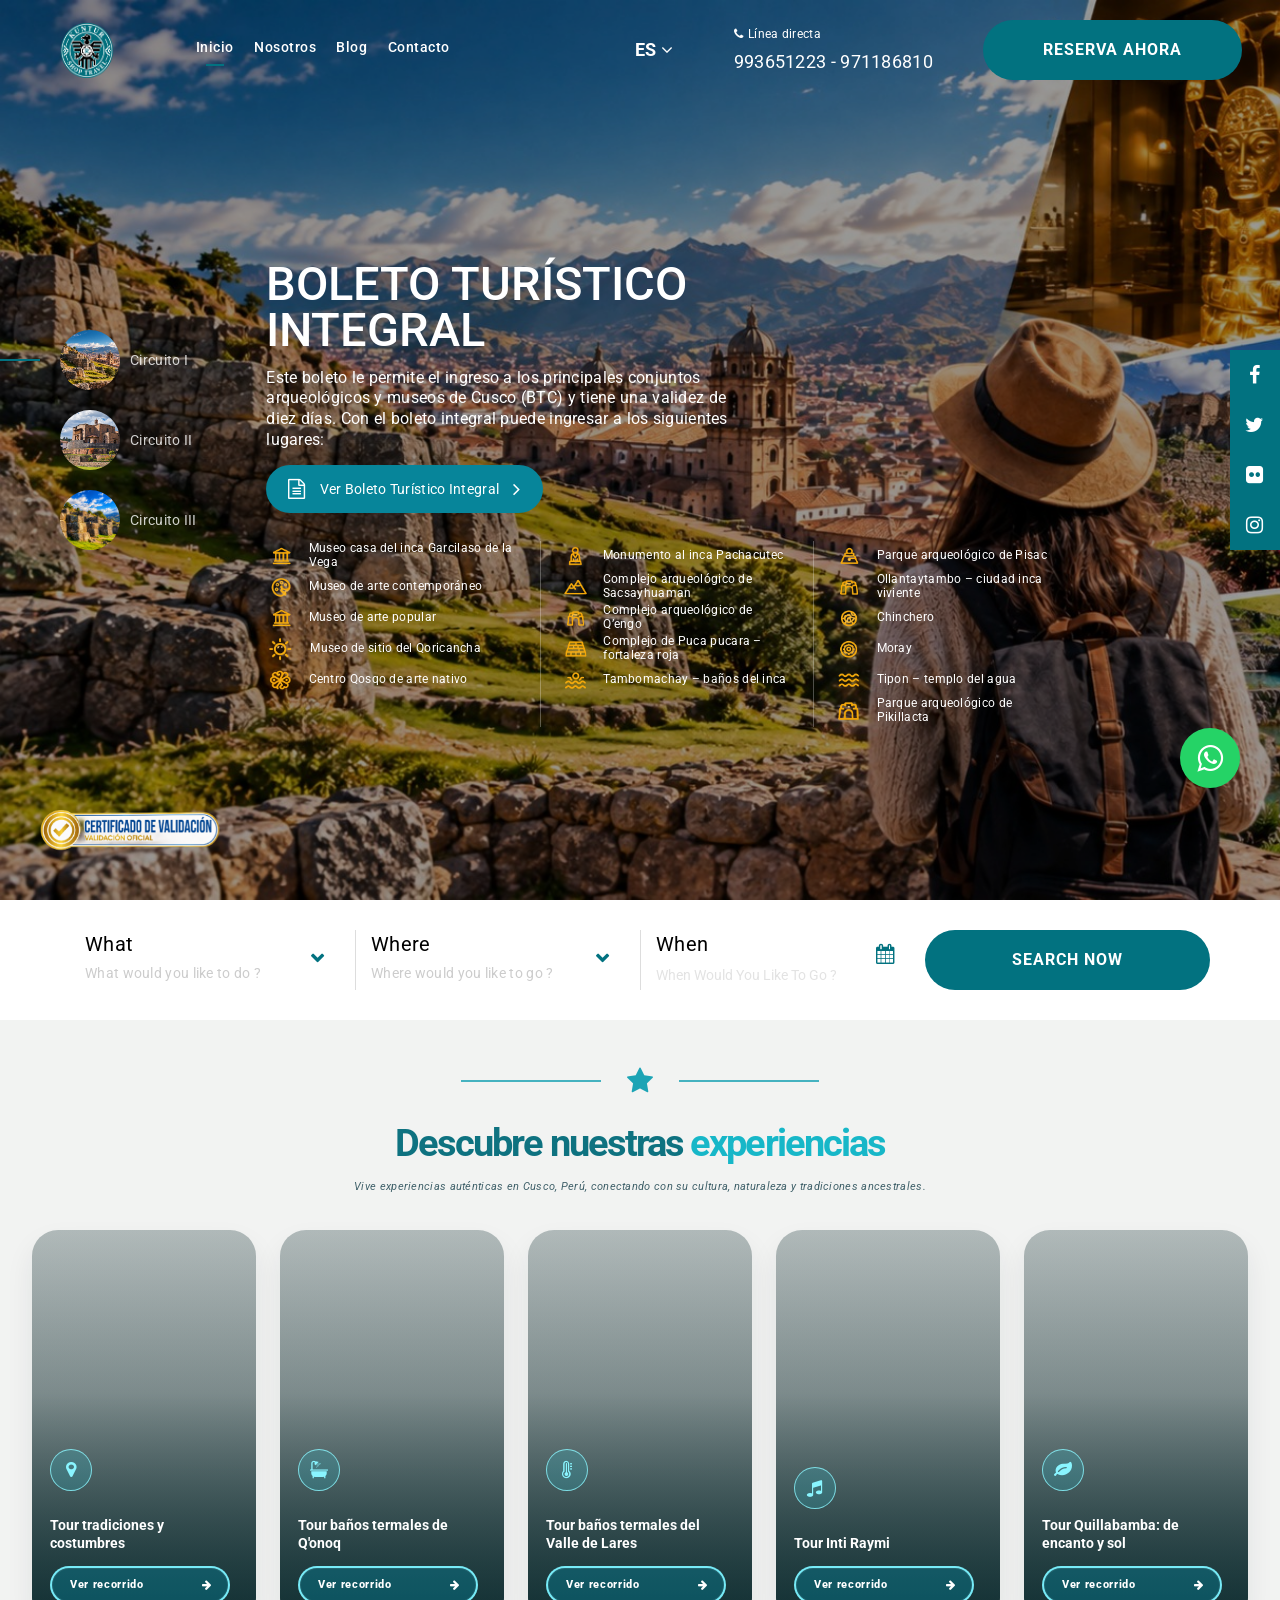
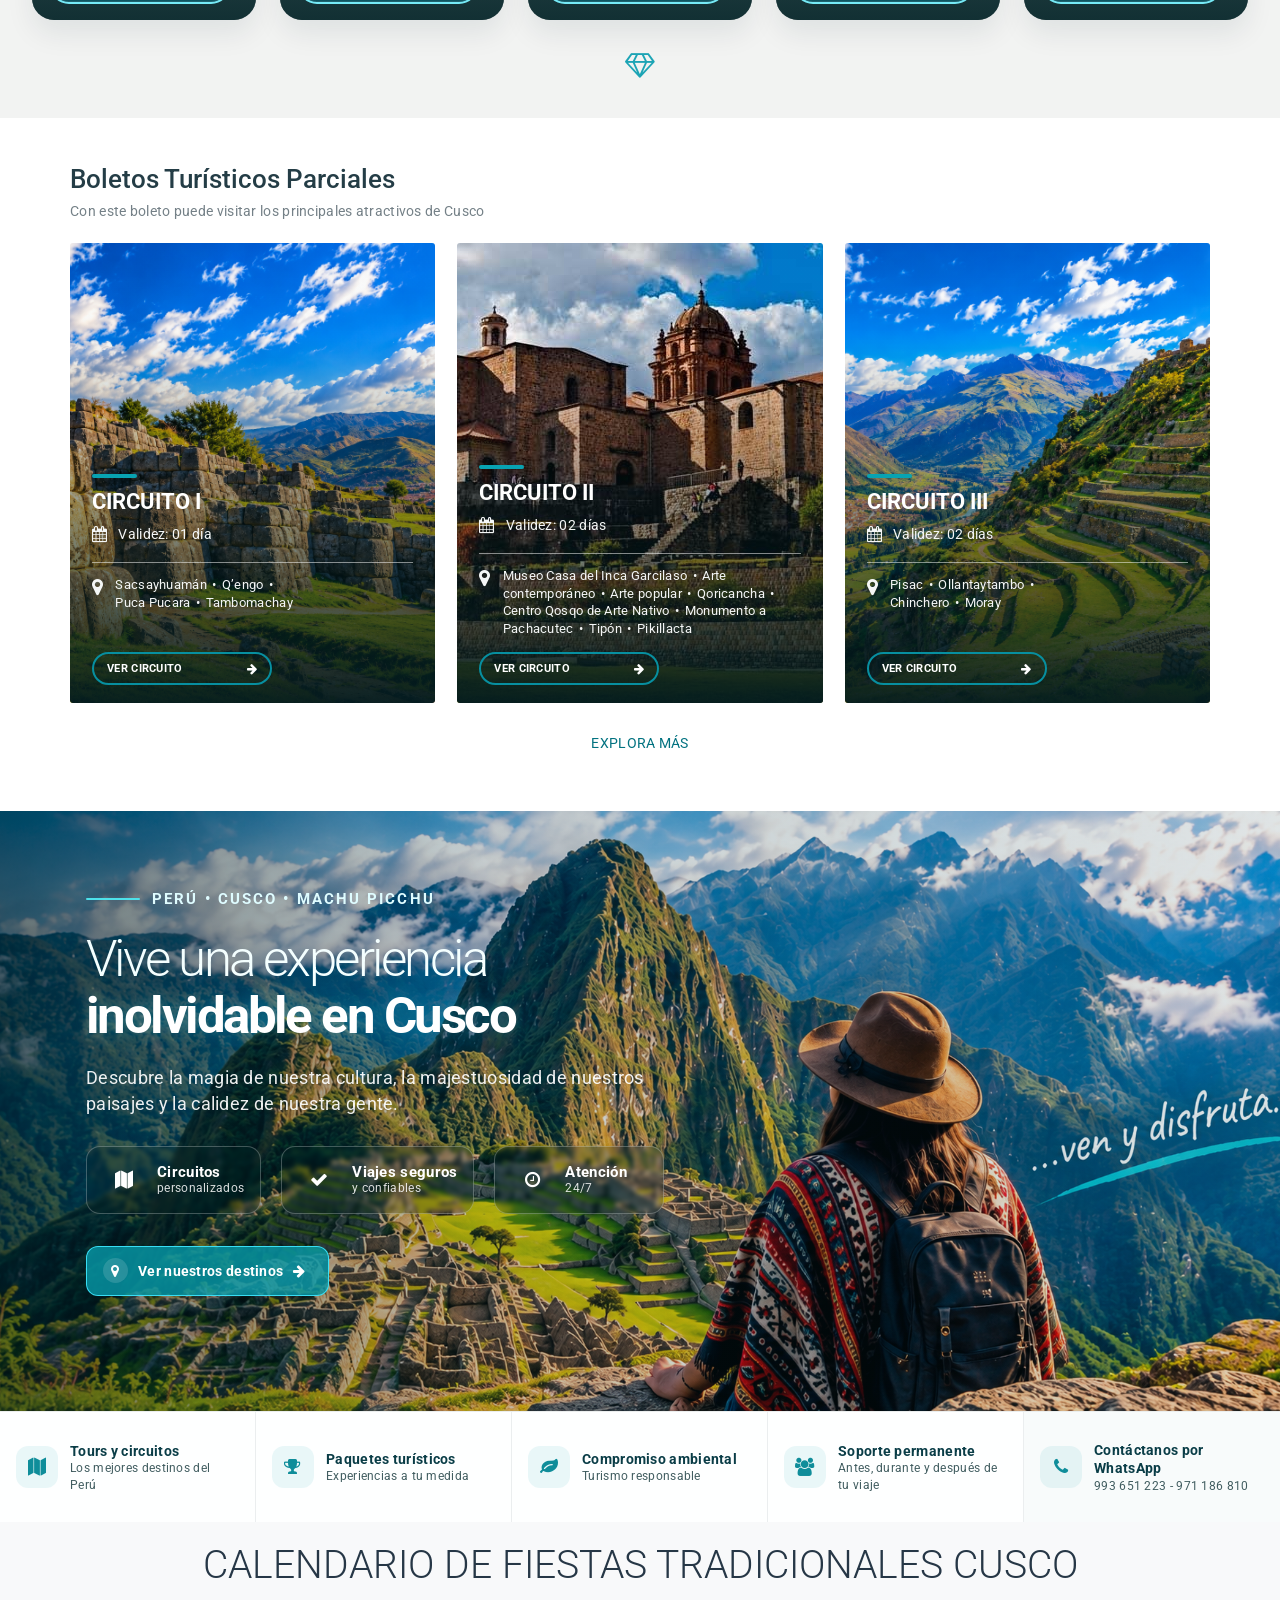
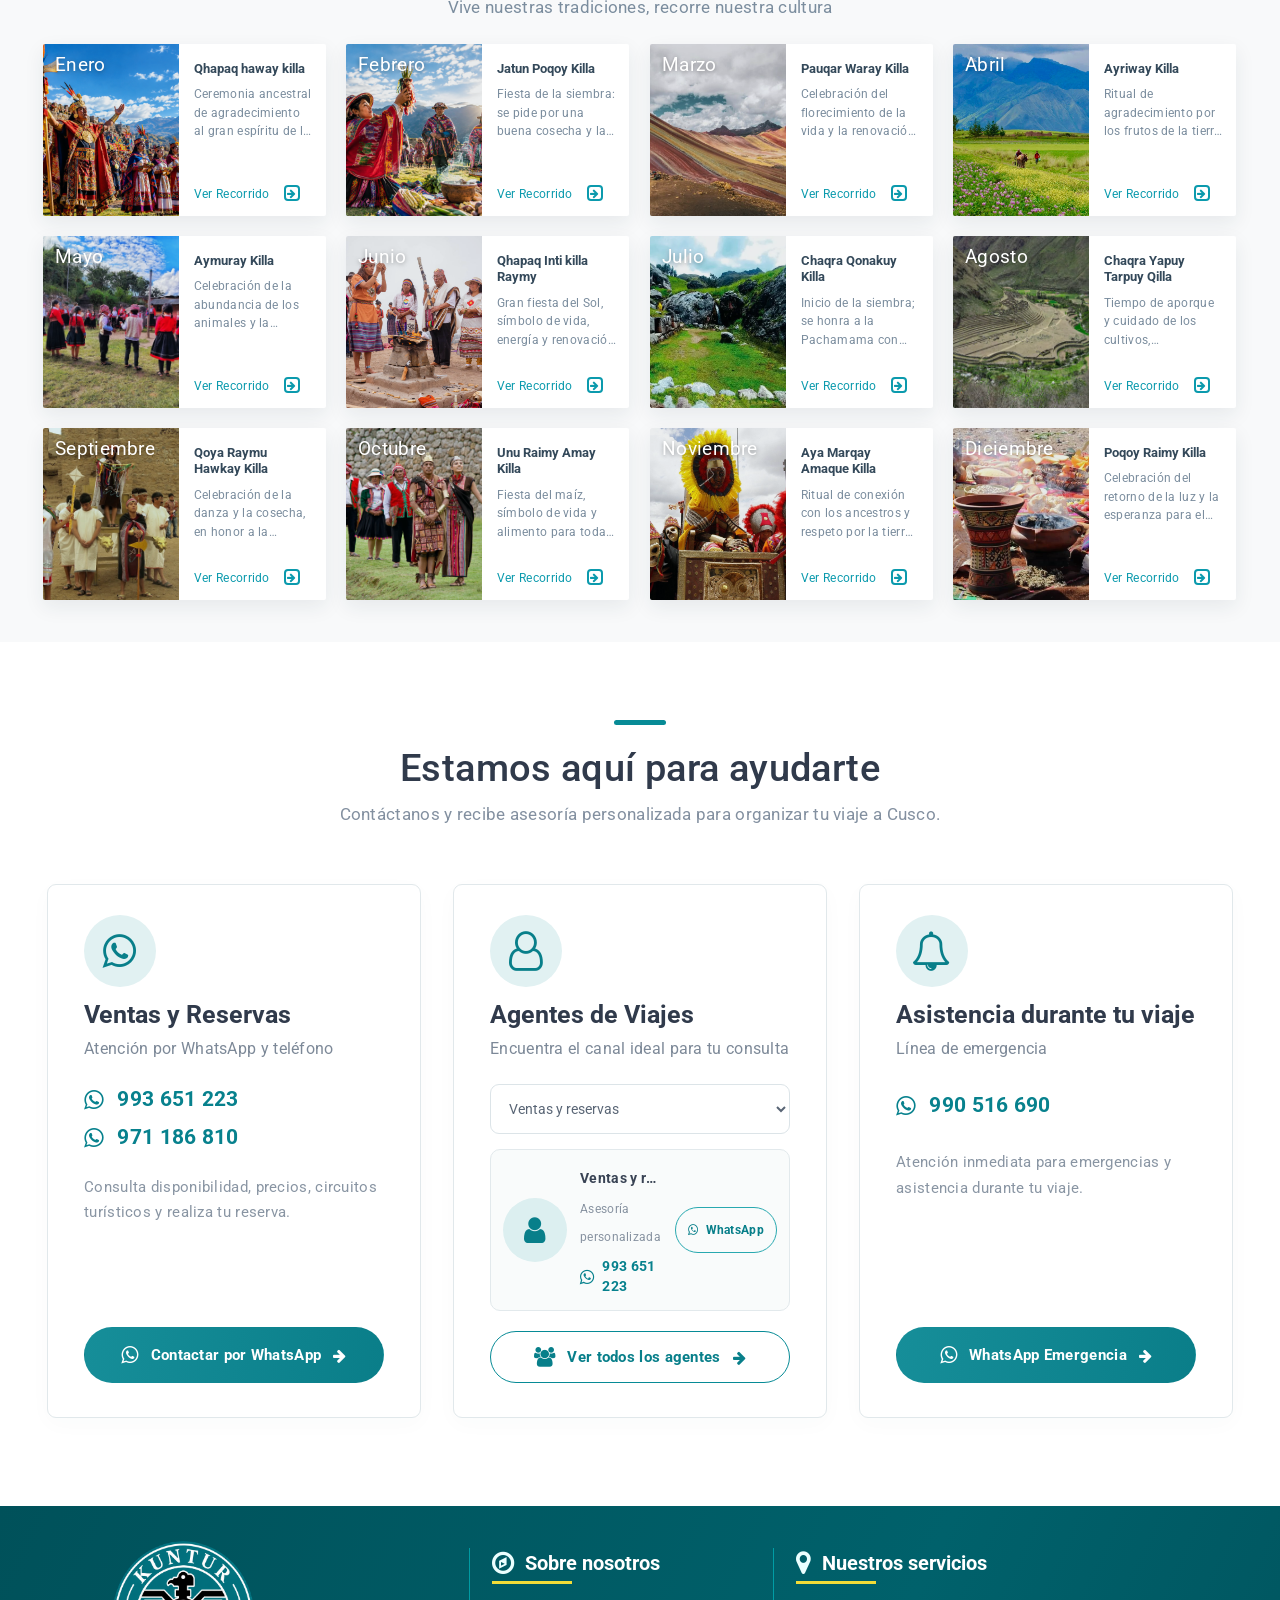
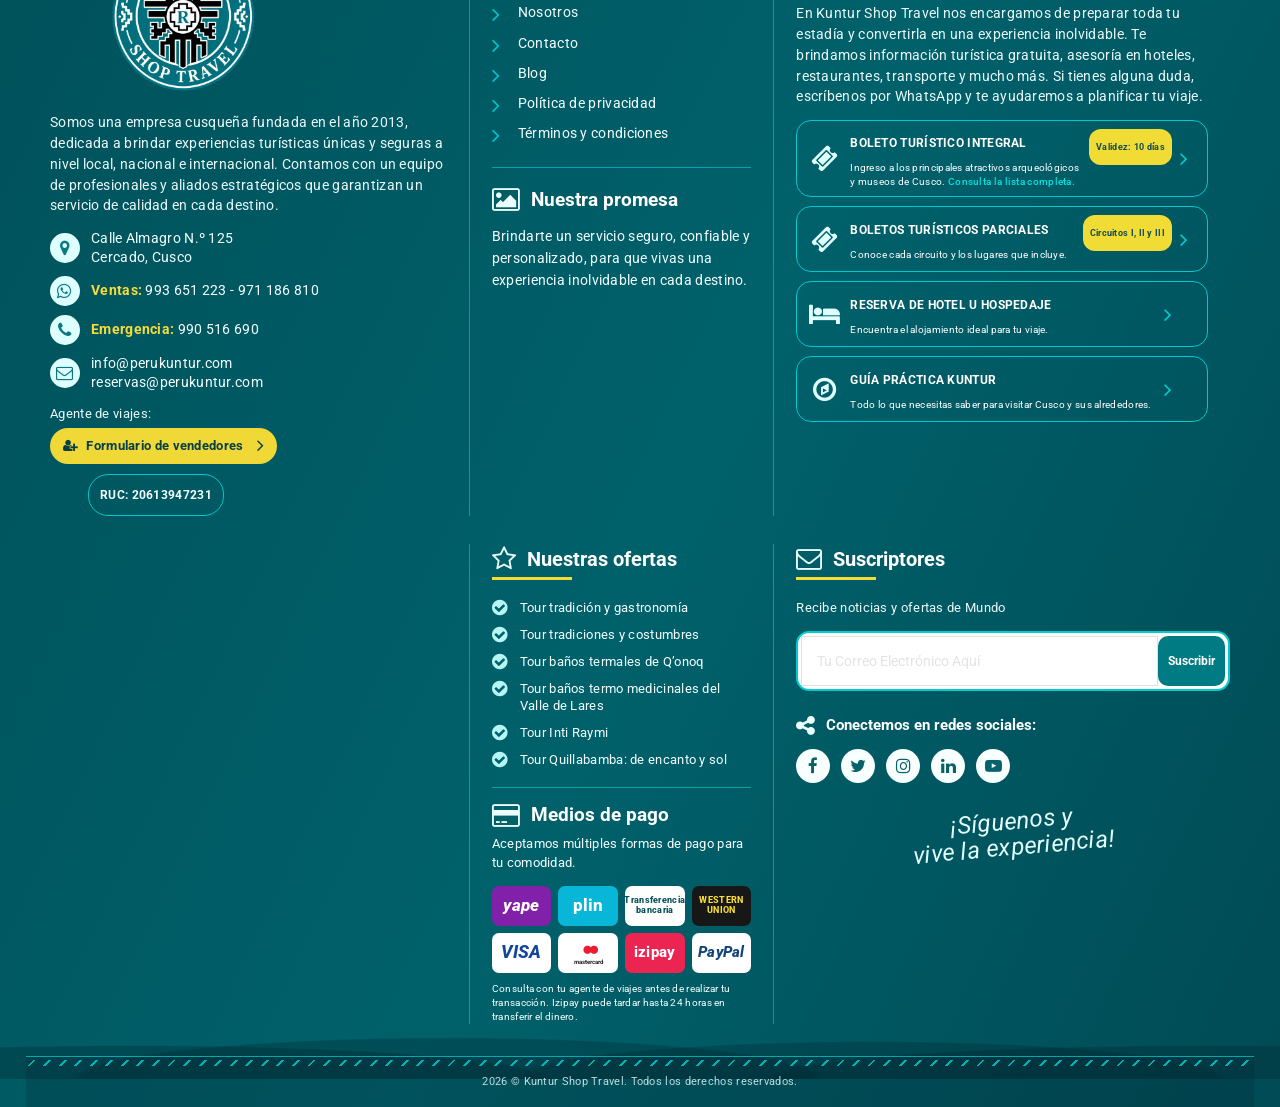
==== index.html @ 07c613a5 "feat: Implements circuit integral and circuits" ====
<!doctype html>
<html lang="en">
  <head>
    <title>Kuntur Travel | Agencia de viajes</title>
    <meta charset="utf-8" />
    <meta
      name="viewport"
      content="width=device-width, initial-scale=1.0, maximum-scale=1.0, user-scalable=no"
    />
    <meta
      name="description"
      content="Somos una empresa inscrita en MINCETUR (GERCETUR CUSCO), que trabaja con
		responsabilidad y proyección social y respeto del medio ambiente"
    />
    <meta
      name="keywords"
      content="Kuntur Travel, Agencia de viajes, Cusco, Tours, Paquetes Turísticos, Viajes, Turismo"
    />
    <meta name="author" content="Kuntur Travel" />
    <link rel="canonical" href="https://www.travelperukuntur.com" />
    <meta name="robots" content="index, follow" />
    <link rel="icon" href="/assets/img/favicon.ico" />
    <!-- Open Graph: Facebook, WhatsApp, LinkedIn -->

    <meta property="og:title" content="Kuntur Travel | Agencia de viajes" />
    <meta
      property="og:description"
      content="Somos una empresa inscrita en MINCETUR (GERCETUR CUSCO), que trabaja con
		responsabilidad y proyección social y respeto del medio ambiente"
    />
    <meta property="og:type" content="website" />
    <meta property="og:url" content="https://www.travelperukuntur.com" />
    <meta
      property="og:image"
      content="https://dev-kuntur.netlify.app/assets/img/hero/1.jpeg"
    />
    <!-- / Open Graph: Facebook, WhatsApp, LinkedIn -->

    <meta name="format-detection" content="telephone=no" />
    <meta name="apple-mobile-web-app-capable" content="yes" />
    <!-- Fonts-->
    <link
      rel="stylesheet"
      type="text/css"
      href="assets/fonts/fontawesome/font-awesome.min.css"
    />
    <!-- Vendors-->
    <link
      rel="stylesheet"
      type="text/css"
      href="assets/vendors/bootstrap/grid.css"
    />
    <link
      rel="stylesheet"
      type="text/css"
      href="assets/vendors/magnific-popup/magnific-popup.min.css"
    />
    <link
      rel="stylesheet"
      type="text/css"
      href="assets/vendors/swiper/swiper.css"
    />
    <link
      rel="stylesheet"
      type="text/css"
      href="assets/vendors/jquery.select2/select2.css"
    />
    <link
      rel="stylesheet"
      type="text/css"
      href="assets/vendors/jquery-ui/jquery-ui.min.css"
    />
    <!-- App & fonts-->
    <link
      rel="stylesheet"
      type="text/css"
      href="https://fonts.googleapis.com/css?family=Roboto:300,400,500,700"
    />
    <link
      rel="stylesheet"
      type="text/css"
      id="app-stylesheet"
      href="assets/css/main.css"
    />
    <link rel="stylesheet" type="text/css" href="assets/css/recourses.css" />
    <link
      rel="stylesheet"
      type="text/css"
      href="assets/css/festival-calendar.css"
    />
    <link
      rel="stylesheet"
      type="text/css"
      href="assets/css/contact-cards.css"
    />
    <link rel="stylesheet" type="text/css" href="assets/css/footer.css" />
  </head>

  <body>
    <div class="page-wrap" id="root">
      <!-- header -->
      <header class="header awe-skin-dark header--fixed">
        <div class="container-fluid pd-0">
          <div class="header__inner">
            <div class="header__logo_menu_wrap">
              <div class="header__logo">
                <a href="index.html"
                  ><img class="img__logo" src="assets/img/logo.png" alt=""
                /></a>
              </div>
              <div class="header__menu">
                <nav class="onepage-nav">
                  <ul class="onepage-menu">
                    <li class="current-menu-item">
                      <a href="home.html">Inicio</a>
                    </li>
                    <li><a href="info_our.html">Nosotros</a></li>
                    <li><a href="blog.html">Blog</a></li>
                    <li><a href="contact.html">Contacto</a></li>
                  </ul>

                  <button
                    class="navbar-toggle"
                    type="button"
                    aria-label="Abrir menú"
                    aria-expanded="false"
                  >
                    <span></span><span></span><span></span>
                  </button>
                </nav>
              </div>
            </div>
            <div class="header__hotline_book_wrap">
              <div class="header__lang">
                <a href="#"
                  ><span class="notranslate" translate="no">ES</span
                  ><i class="fa fa-angle-down"></i
                ></a>
                <ul class="header__lang_box">
                  <li>
                    <a href="#" data-google-lang="es"
                      ><img src="assets/img/flag/flag_pe.svg" alt="" /><span
                        class="notranslate"
                        translate="no"
                        >ES</span
                      ></a
                    >
                  </li>
                  <li>
                    <a href="#" data-google-lang="en"
                      ><img src="assets/img/flag/flag_en.jpg" alt="" /><span
                        >EN</span
                      ></a
                    >
                  </li>
                  <li>
                    <a href="#" data-google-lang="pt"
                      ><img src="assets/img/flag/flag_pt.svg" alt="" /><span
                        >PT</span
                      ></a
                    >
                  </li>
                  <li>
                    <a href="#" data-google-lang="fr"
                      ><img src="assets/img/flag/flag_fr.svg" alt="" /><span
                        >FR</span
                      ></a
                    >
                  </li>
                </ul>
              </div>
              <div class="header__hotline">
                <span class="txt_aling_start"
                  ><i class="fa fa-phone"></i>Línea directa</span
                ><a href="#">993651223 - 971186810 </a>
              </div>
              <div class="header__booking">
                <a class="md-btn md-btn--primary md-btn--pill" href="#"
                  >RESERVA AHORA
                </a>
              </div>
            </div>
          </div>
        </div>
      </header>
      <div class="md-content">
        <div class="hero" id="id-1">
          <div class="hero__wrapper">
            <div
              class="swiper__module swiper-container awe-skin-dark hero__main_slider"
              data-options='{"spaceBetween":0}'
            >
              <div class="swiper-wrapper">
                <div
                  class="hero__item"
                  style="
                    background-image: url(&quot;assets/img/hero/1.jpeg&quot;);
                  "
                >
                  <img src="assets/img/hero/1.jpeg" alt="" />
                  <div class="hero__box_info hero__box_info--btc">
                    <div class="hero__btc-content">
                      <div class="hero__btc-intro">
                        <h2 class="hero__title">
                          BOLETO TURÍSTICO<br />INTEGRAL
                        </h2>
                        <p class="hero__info">
                          Este boleto le permite el ingreso a los principales
                          conjuntos arqueológicos y museos de Cusco (BTC) y
                          tiene una validez de diez días. Con el boleto integral
                          puede ingresar a los siguientes lugares:
                        </p>
                        <a class="hero__btc-cta" href="boleto.html?circuito=integral">
                          <i class="fa fa-file-text-o" aria-hidden="true"></i>
                          <span>Ver Boleto Turístico Integral</span>
                          <i class="fa fa-angle-right" aria-hidden="true"></i>
                        </a>
                      </div>
                      <div
                        class="hero__btc-sites"
                        aria-label="Lugares incluidos"
                      >
                        <ul>
                          <li>
                            <img
                              src="assets/svg/1_icon.png"
                              alt="Museo casa del inca Garcilaso de la Vega"
                              style="
                                width: max-content;
                                height: 24px;
                                display: block;
                              "
                            /><span class="notranslate" translate="no"
                              >Museo casa del inca Garcilaso de la Vega</span
                            >
                          </li>
                          <li>
                            <img
                              src="assets/svg/2_icon.png"
                              alt="Museo de arte contemporáneo"
                              style="
                                width: max-content;
                                height: 24px;
                                display: block;
                              "
                            /><span class="notranslate" translate="no"
                              >Museo de arte contemporáneo</span
                            >
                          </li>
                          <li>
                            <img
                              src="assets/svg/1_icon.png"
                              alt="Museo de arte popular"
                              style="
                                width: max-content;
                                height: 24px;
                                display: block;
                              "
                            /><span class="notranslate" translate="no"
                              >Museo de arte popular</span
                            >
                          </li>
                          <li>
                            <img
                              src="assets/svg/3_icon.png"
                              alt="Museo de sitio del Qoricancha"
                              style="
                                width: max-content;
                                height: 24px;
                                display: block;
                              "
                            /><span class="notranslate" translate="no"
                              >Museo de sitio del Qoricancha</span
                            >
                          </li>
                          <li>
                            <img
                              src="assets/svg/4_icon.png"
                              alt="Centro Qosqo de arte nativo"
                              style="
                                width: max-content;
                                height: 24px;
                                display: block;
                              "
                            /><span class="notranslate" translate="no"
                              >Centro Qosqo de arte nativo</span
                            >
                          </li>
                        </ul>
                        <ul>
                          <li>
                            <img
                              src="assets/svg/5_icon.png"
                              alt="Monumento al inca Pachacutec"
                              style="
                                width: max-content;
                                height: 24px;
                                display: block;
                              "
                            /><span class="notranslate" translate="no"
                              >Monumento al inca Pachacutec</span
                            >
                          </li>
                          <li>
                            <img
                              src="assets/svg/6_icon.png"
                              alt="Complejo arqueológico de Sacsayhuaman"
                              style="
                                width: max-content;
                                height: 24px;
                                display: block;
                              "
                            /><span class="notranslate" translate="no"
                              >Complejo arqueológico de Sacsayhuaman</span
                            >
                          </li>
                          <li>
                            <img
                              src="assets/svg/11_icon.png"
                              alt="C"
                              style="
                                width: max-content;
                                height: 24px;
                                display: block;
                              "
                            /><span class="notranslate" translate="no"
                              >Complejo arqueológico de Q’engo</span
                            >
                          </li>
                          <li>
                            <img
                              src="assets/svg/7_icon.png"
                              alt=""
                              style="
                                width: max-content;
                                height: 24px;
                                display: block;
                              "
                            /><span class="notranslate" translate="no"
                              >Complejo de Puca pucara – fortaleza roja</span
                            >
                          </li>
                          <li>
                            <img
                              src="assets/svg/8_icon.png"
                              alt=""
                              style="
                                width: max-content;
                                height: 24px;
                                display: block;
                              "
                            /><span class="notranslate" translate="no"
                              >Tambomachay – baños del inca</span
                            >
                          </li>
                        </ul>
                        <ul>
                          <li>
                            <img
                              src="assets/svg/10_icon.png"
                              alt=""
                              style="
                                width: max-content;
                                height: 24px;
                                display: block;
                              "
                            /><span class="notranslate" translate="no"
                              >Parque arqueológico de Pisac</span
                            >
                          </li>
                          <li>
                            <img
                              src="assets/svg/11_icon.png"
                              alt=""
                              style="
                                width: max-content;
                                height: 24px;
                                display: block;
                              "
                            /><span class="notranslate" translate="no"
                              >Ollantaytambo – ciudad inca viviente</span
                            >
                          </li>
                          <li>
                            <img
                              src="assets/svg/12_icon.png"
                              alt=""
                              style="
                                width: max-content;
                                height: 24px;
                                display: block;
                              "
                            /><span class="notranslate" translate="no"
                              >Chinchero</span
                            >
                          </li>
                          <li>
                            <img
                              src="assets/svg/13_icon.png"
                              alt=""
                              style="
                                width: max-content;
                                height: 24px;
                                display: block;
                              "
                            /><span class="notranslate" translate="no"
                              >Moray</span
                            >
                          </li>
                          <li>
                            <img
                              src="assets/svg/14_icon.png"
                              alt=""
                              style="
                                width: max-content;
                                height: 24px;
                                display: block;
                              "
                            /><span class="notranslate" translate="no"
                              >Tipon – templo del agua</span
                            >
                          </li>
                          <li>
                            <img
                              src="assets/svg/15_icon.png"
                              alt=""
                              style="
                                width: max-content;
                                height: 24px;
                                display: block;
                              "
                            /><span class="notranslate" translate="no"
                              >Parque arqueológico de Pikillacta</span
                            >
                          </li>
                        </ul>
                      </div>
                    </div>
                  </div>
                </div>
                <div
                  class="hero__item"
                  style="
                    background-image: url(&quot;assets/img/hero/2.png&quot;);
                  "
                >
                  <img src="assets/img/hero/2.png" alt="" />
                  <div class="hero__box_info">
                    <div class="container">
                      <h2 class="hero__title">
                        Splendours of India: Holiday of a Lifetime
                      </h2>
                      <p class="hero__info">
                        <span>3 Day 2 Night</span><span>Beijing</span
                        ><span>780 Review</span>
                      </p>
                    </div>
                  </div>
                </div>
                <div
                  class="hero__item"
                  style="
                    background-image: url(&quot;assets/img/hero/3.jpeg&quot;);
                  "
                >
                  <img src="assets/img/hero/3.jpeg" alt="" />
                  <div class="hero__box_info">
                    <div class="container">
                      <h2 class="hero__title">
                        Discover Hong Kong and Bangkok incl. Airfare
                      </h2>
                      <p class="hero__info">
                        <span>3 Day 2 Night</span><span>Nara</span
                        ><span>746 Review</span>
                      </p>
                    </div>
                  </div>
                </div>
              </div>
              <div class="swiper-button-custom">
                <div class="swiper-button-prev-custom"></div>
                <div class="swiper-button-next-custom"></div>
              </div>
            </div>
            <!-- End / swiper__module swiper-container -->

            <!-- swiper-thumbnails__module swiper-container -->
            <div
              class="swiper-thumbnails__module swiper-container awe-skin-dark hero__thumbails"
              data-options='{"spaceBetween":0}'
            >
              <div class="swiper-wrapper">
                <div
                  class="hero__item"
                  style="
                    background-image: url(&quot;assets/img/hero/1.jpeg&quot;);
                  "
                >
                  <span style="white-space: nowrap">Circuito I</span>
                </div>
                <div
                  class="hero__item"
                  style="
                    background-image: url(&quot;assets/img/hero/2.png&quot;);
                  "
                >
                  <span style="white-space: nowrap">Circuito II</span>
                </div>
                <div
                  class="hero__item"
                  style="
                    background-image: url(&quot;assets/img/hero/3.jpeg&quot;);
                  "
                >
                  <span style="white-space: nowrap">Circuito III</span>
                </div>
              </div>
              <div class="swiper-button-custom">
                <div class="swiper-button-prev-custom"></div>
                <div class="swiper-button-next-custom"></div>
              </div>
            </div>
            <!-- End / swiper-thumbnails__module swiper-container -->

            <!-- box-share -->
            <div class="box-share awe-skin-dark">
              <div class="box-share__socialicon_wrap">
                <!-- social-icon -->
                <a class="social-icon" href="#"
                  ><i class="fa fa-facebook"></i> </a
                ><!-- End / social-icon -->

                <!-- social-icon -->
                <a class="social-icon" href="#"
                  ><i class="fa fa-twitter"></i> </a
                ><!-- End / social-icon -->

                <!-- social-icon -->
                <a class="social-icon" href="#"><i class="fa fa-flickr"></i> </a
                ><!-- End / social-icon -->

                <!-- social-icon -->
                <a class="social-icon" href="#"
                  ><i class="fa fa-instagram"></i> </a
                ><!-- End / social-icon -->
              </div>
            </div>
            <!-- End / box-share -->
          </div>
        </div>
        <!-- End / hero -->

        <!-- Section -->
        <section class="awe-section pd-0" id="box-search">
          <div class="box-search-wrapper">
            <div class="container">
              <!-- box-search -->
              <div class="box-search">
                <!-- form-item -->
                <div class="form-item">
                  <label class="form__label">What</label>
                  <select class="select__module" placeholder="select">
                    <option value="0">What would you like to do ?</option>
                    <option value="1">data #1</option>
                    <option value="2">data #2</option>
                    <option value="3">data #3</option>
                    <option value="4">data #4</option>
                    <option value="5">data #5</option>
                  </select>
                </div>
                <!-- End / form-item -->

                <!-- form-item -->
                <div class="form-item">
                  <label class="form__label">Where</label>
                  <select class="select__module" placeholder="select">
                    <option value="0">Where would you like to go ?</option>
                    <option value="1">data #1</option>
                    <option value="2">data #2</option>
                    <option value="3">data #3</option>
                    <option value="4">data #4</option>
                    <option value="5">data #5</option>
                  </select>
                </div>
                <!-- End / form-item -->

                <!-- form-item -->
                <div class="form-item">
                  <p class="box-search__datepicker">
                    <span>When</span>
                    <input
                      type="text"
                      id="datepicker"
                      placeholder="When would you like to go ?"
                    />
                    <input type="hidden" id="test" />
                  </p>
                </div>
                <!-- End / form-item -->

                <a class="md-btn md-btn--primary md-btn--pill" href="#"
                  >Search now
                </a>
              </div>
              <!-- End / box-search -->
            </div>
          </div>
        </section>
        <!-- End / Section -->

        <section
          class="experience-showcase"
          id="experiencias"
          aria-labelledby="experience-showcase-title"
        >
          <div class="experience-showcase__topline" aria-hidden="true">
            <span class="experience-showcase__line"></span>
            <span class="experience-showcase__icon"
              ><i class="fa fa-star"></i
            ></span>
            <span class="experience-showcase__line"></span>
          </div>

          <div class="experience-showcase__header">
            <h2 id="experience-showcase-title">
              Descubre nuestras <span>experiencias</span>
            </h2>
            <p>
              Vive experiencias auténticas en Cusco, Perú, conectando con su
              cultura, naturaleza y tradiciones ancestrales.
            </p>
          </div>

          <div class="experience-showcase__grid">
            <article class="experience-card">
              <div
                class="experience-card__image"
                style="
                  background-image: url(&quot;https://images.unsplash.com/photo-1521292270410-a8c4d716d518?auto=format&fit=crop&w=900&q=80&quot;);
                "
              ></div>
              <div class="experience-card__overlay"></div>
              <div class="experience-card__content">
                <span class="experience-card__badge"
                  ><i class="fa fa-map-marker"></i
                ></span>
                <h3>Tour tradiciones y costumbres</h3>
                <a class="experience-card__button" href="tour.html?id=tradiciones-gastronomia"
                  >Ver recorrido <i class="fa fa-arrow-right"></i
                ></a>
              </div>
            </article>

            <article class="experience-card">
              <div
                class="experience-card__image"
                style="
                  background-image: url(&quot;https://images.unsplash.com/photo-1501785888041-af3ef285b470?auto=format&fit=crop&w=900&q=80&quot;);
                "
              ></div>
              <div class="experience-card__overlay"></div>
              <div class="experience-card__content">
                <span class="experience-card__badge"
                  ><i class="fa fa-bath"></i
                ></span>
                <h3>Tour baños termales de Q'onoq</h3>
                <a class="experience-card__button" href="tour.html?id=banos-termales-qonoc"
                  >Ver recorrido <i class="fa fa-arrow-right"></i
                ></a>
              </div>
            </article>

            <article class="experience-card">
              <div
                class="experience-card__image"
                style="
                  background-image: url(&quot;https://images.unsplash.com/photo-1501785888041-af3ef285b470?auto=format&fit=crop&w=900&q=80&quot;);
                "
              ></div>
              <div class="experience-card__overlay"></div>
              <div class="experience-card__content">
                <span class="experience-card__badge"
                  ><i class="fa fa-thermometer-full"></i
                ></span>
                <h3>Tour baños termales del Valle de Lares</h3>
                <a href="tour.html?id=banos-termales-lares" class="experience-card__button"
                >Ver recorrido <i class="fa fa-arrow-right"></i
              ></a>
              </div>
              
            </article>

            <article class="experience-card">
              <div
                class="experience-card__image"
                style="
                  background-image: url(&quot;https://images.unsplash.com/photo-1516483638261-f4dbaf036963?auto=format&fit=crop&w=900&q=80&quot;);
                "
              ></div>
              <div class="experience-card__overlay"></div>
              <div class="experience-card__content">
                <span class="experience-card__badge"
                  ><i class="fa fa-music"></i
                ></span>
                <h3>Tour Inti Raymi</h3>
                 <a href="tour.html?id=inti-raymi" class="experience-card__button"
                >Ver recorrido <i class="fa fa-arrow-right"></i
              ></a>
              </div>
             
            </article>

            <article class="experience-card">
              <div
                class="experience-card__image"
                style="
                  background-image: url(&quot;https://images.unsplash.com/photo-1500530855697-b586d89ba3ee?auto=format&fit=crop&w=900&q=80&quot;);
                "
              ></div>
              <div class="experience-card__overlay"></div>
              <div class="experience-card__content">
                <span class="experience-card__badge"
                  ><i class="fa fa-leaf"></i
                ></span>
                <h3>Tour Quillabamba: de encanto y sol</h3>
                 <a href="tour.html?id=quillabamba" class="experience-card__button"
                >Ver recorrido <i class="fa fa-arrow-right"></i
              ></a>
              </div>
             
            </article>
          </div>

          <div class="experience-showcase__bottomline" aria-hidden="true">
            <span class="experience-showcase__diamond"
              ><i class="fa fa-diamond"></i
            ></span>
          </div>
        </section>

        <!-- Section -->
        <section class="awe-section partial-circuits">
          <div class="container">
            <header class="partial-circuits__heading">
              <h2>Boletos Turísticos Parciales</h2>
              <p>
                Con este boleto puede visitar los principales atractivos de
                Cusco
              </p>
            </header>

            <div class="partial-circuits__grid">
              <article class="partial-circuit-card">
                <img
                  src="assets/img/image_box_2/box_1.png"
                  alt="Paisaje del circuito turístico I"
                />
                <div class="partial-circuit-card__content">
                  <span class="partial-circuit-card__accent"></span>
                  <h3>CIRCUITO I</h3>
                  <p class="partial-circuit-card__validity">
                    <i class="fa fa-calendar"></i>Validez: 01 día
                  </p>
                  <div class="partial-circuit-card__places">
                    <i class="fa fa-map-marker"></i>
                    <p>
                      Sacsayhuamán <span>•</span> Q’engo <span>•</span
                      ><br />Puca Pucara <span>•</span> Tambomachay
                    </p>
                  </div>
                  <a class="partial-circuit-card__link" href="boleto.html?circuito=circuito-i"
                    >VER CIRCUITO <i class="fa fa-arrow-right"></i
                  ></a>
                </div>
              </article>

              <article class="partial-circuit-card">
                <img
                  src="assets/img/image_box_2/box_2.jpeg"
                  alt="Paisaje del circuito turístico II"
                />
                <div class="partial-circuit-card__content">
                  <span class="partial-circuit-card__accent"></span>
                  <h3>CIRCUITO II</h3>
                  <p class="partial-circuit-card__validity">
                    <i class="fa fa-calendar"></i>Validez: 02 días
                  </p>
                  <div class="partial-circuit-card__places">
                    <i class="fa fa-map-marker"></i>
                    <p>
                      Museo Casa del Inca Garcilaso <span>•</span> Arte
                      contemporáneo <span>•</span> Arte popular
                      <span>•</span> Qoricancha <span>•</span> Centro Qosqo de
                      Arte Nativo <span>•</span> Monumento a Pachacutec
                      <span>•</span> Tipón <span>•</span> Pikillacta
                    </p>
                  </div>
                  <a class="partial-circuit-card__link" href="boleto.html?circuito=circuito-ii"
                    >VER CIRCUITO <i class="fa fa-arrow-right"></i
                  ></a>
                </div>
              </article>

              <article class="partial-circuit-card">
                <img
                  src="assets/img/image_box_2/box_3.png"
                  alt="Paisaje del circuito turístico III"
                />
                <div class="partial-circuit-card__content">
                  <span class="partial-circuit-card__accent"></span>
                  <h3>CIRCUITO III</h3>
                  <p class="partial-circuit-card__validity">
                    <i class="fa fa-calendar"></i>Validez: 02 días
                  </p>
                  <div class="partial-circuit-card__places">
                    <i class="fa fa-map-marker"></i>
                    <p>
                      Pisac <span>•</span> Ollantaytambo <span>•</span
                      ><br />Chinchero <span>•</span> Moray
                    </p>
                  </div>
                  <a class="partial-circuit-card__link" href="boleto.html?circuito=circuito-iii"
                    >VER CIRCUITO <i class="fa fa-arrow-right"></i
                  ></a>
                </div>
              </article>
            </div>

            <div class="partial-circuits__footer">
              <a href="boleto.html?circuito=integral">EXPLORA MÁS</a>
            </div>
          </div>
        </section>
        <!-- End / Section -->

        <section
          class="reference-banner"
          aria-label="Banner principal de Cusco"
        >
          <div
            class="reference-banner__panel"
            style="background-image: url(&quot;assets/img/bg/1.png&quot;)"
          >
            <div class="reference-banner__overlay"></div>

            <div class="reference-banner__content">
              <div class="reference-banner__eyebrow">
                PERÚ • CUSCO • MACHU PICCHU
              </div>
              <h2 class="reference-banner__title">
                Vive una experiencia
                <span>inolvidable en Cusco</span>
              </h2>
              <p class="reference-banner__text">
                Descubre la magia de nuestra cultura, la majestuosidad de
                nuestros paisajes y la calidez de nuestra gente.
              </p>

              <div class="reference-banner__features">
                <div class="reference-banner__feature">
                  <span class="reference-banner__icon"
                    ><i class="fa fa-map"></i
                  ></span>
                  <div>
                    <strong>Circuitos</strong>
                    <small>personalizados</small>
                  </div>
                </div>
                <div class="reference-banner__feature">
                  <span class="reference-banner__icon"
                    ><i class="fa fa-check"></i
                  ></span>
                  <div>
                    <strong>Viajes seguros</strong>
                    <small>y confiables</small>
                  </div>
                </div>
                <div class="reference-banner__feature">
                  <span class="reference-banner__icon"
                    ><i class="fa fa-clock-o"></i
                  ></span>
                  <div>
                    <strong>Atención</strong>
                    <small>24/7</small>
                  </div>
                </div>
              </div>

              <a href="destination.html" class="reference-banner__cta">
                <span class="reference-banner__cta-icon"
                  ><i class="fa fa-map-marker"></i
                ></span>
                Ver nuestros destinos
                <i class="fa fa-arrow-right"></i>
              </a>
            </div>
          </div>

          <div
            class="reference-banner__meta-bar"
            aria-label="Servicios principales"
          >
            <div class="reference-banner__meta-item">
              <span class="reference-banner__meta-icon"
                ><i class="fa fa-map"></i
              ></span>
              <div>
                <strong>Tours y circuitos</strong>
                <small>Los mejores destinos del Perú</small>
              </div>
            </div>
            <div class="reference-banner__meta-item">
              <span class="reference-banner__meta-icon"
                ><i class="fa fa-trophy"></i
              ></span>
              <div>
                <strong>Paquetes turísticos</strong>
                <small>Experiencias a tu medida</small>
              </div>
            </div>
            <div class="reference-banner__meta-item">
              <span class="reference-banner__meta-icon"
                ><i class="fa fa-leaf"></i
              ></span>
              <div>
                <strong>Compromiso ambiental</strong>
                <small>Turismo responsable</small>
              </div>
            </div>
            <div class="reference-banner__meta-item">
              <span class="reference-banner__meta-icon"
                ><i class="fa fa-users"></i
              ></span>
              <div>
                <strong>Soporte permanente</strong>
                <small>Antes, durante y después de tu viaje</small>
              </div>
            </div>
            <div
              class="reference-banner__meta-item reference-banner__meta-item--contact"
            >
              <span class="reference-banner__meta-icon"
                ><i class="fa fa-phone"></i
              ></span>
              <div>
                <strong>Contáctanos por WhatsApp</strong>
                <small>993 651 223 - 971 186 810</small>
              </div>
            </div>
          </div>
        </section>
        <!-- Section -->
        <section class="awe-section festival-calendar">
          <div class="container">
            <!-- title -->
            <div class="title title__style-02">
              <h2 class="title__title">
                CALENDARIO DE FIESTAS TRADICIONALES CUSCO
              </h2>
              <p class="festival-calendar__subtitle">
                Vive nuestras tradiciones, recorre nuestra cultura
              </p>
            </div>
            <!-- End / title -->

            <div
              class="grid-css grid_css_style_02 grid-css--masonry festival-calendar__grid"
              data-col-lg="4"
              data-col-md="2"
              data-col-sm="2"
              data-col-xs="1"
              data-gap="20"
            >
              <div class="grid__inner">
                <div class="grid-sizer"></div>
                <div class="grid-item cat1 cat4">
                  <div class="grid-item__inner">
                    <div class="grid-item__content-wrapper">
                      <div class="box-image3">
                        <div class="box-image3__box">
                          <a
                            class="box-image3__bg"
                            href="blog.html?mes=enero"
                            style="
                              background-image: url(&quot;assets/img/image_box_3/enero_01.png&quot;);
                            "
                            ><img
                              src="assets/img/image_box_3/enero_01.png"
                              alt=""
                          /></a>
                          <div class="box-image3__info">
                            <p
                              class="box-image3__country notranslate"
                              translate="no"
                            >
                              Enero
                            </p>
                            <span
                              class="box-image3__date notranslate"
                              translate="no"
                              >Tradición andina</span
                            >
                          </div>
                        </div>
                        <div class="box-image3__info_right">
                          <h6 class="box-image3__tour">
                            <a
                              href="blog.html?mes=enero"
                              class="notranslate"
                              translate="no"
                              >Qhapaq haway killa</a
                            >
                          </h6>
                          <p class="box-image3__text">
                            Ceremonia ancestral de agradecimiento al gran
                            espíritu de la naturaleza y a los apus.
                          </p>
                          <a class="box-image3__view" href="blog.html?mes=enero"
                            >Ver Recorrido</a
                          >
                        </div>
                      </div>
                    </div>
                  </div>
                </div>
                <div class="grid-item cat2 cat3">
                  <div class="grid-item__inner">
                    <div class="grid-item__content-wrapper">
                      <!-- box-image3 -->
                      <div class="box-image3">
                        <div class="box-image3__box">
                          <a
                            class="box-image3__bg"
                            href="blog.html?mes=febrero"
                            style="
                              background-image: url(&quot;assets/img/image_box_3/febrero_02.png&quot;);
                            "
                            ><img
                              src="assets/img/image_box_3/febrero_02.png"
                              alt=""
                          /></a>
                          <div class="box-image3__info">
                            <p
                              class="box-image3__country notranslate"
                              translate="no"
                            >
                              Febrero
                            </p>
                          </div>
                        </div>
                        <div class="box-image3__info_right">
                          <h6 class="box-image3__tour">
                            <a
                              href="blog.html?mes=febrero"
                              class="notranslate"
                              translate="no"
                              >Jatun Poqoy Killa</a
                            >
                          </h6>
                          <p class="box-image3__text">
                            Fiesta de la siembra: se pide por una buena cosecha
                            y la prosperidad de las familias.
                          </p>
                          <a
                            class="box-image3__view"
                            href="blog.html?mes=febrero"
                            >Ver Recorrido</a
                          >
                        </div>
                      </div>
                    </div>
                  </div>
                </div>
                <div class="grid-item cat4 cat3">
                  <div class="grid-item__inner">
                    <div class="grid-item__content-wrapper">
                      <!-- box-image3 -->
                      <div class="box-image3">
                        <div class="box-image3__box">
                          <a
                            class="box-image3__bg"
                            href="blog.html?mes=marzo"
                            style="
                              background-image: url(&quot;assets/img/image_box_3/marzo_03.png&quot;);
                            "
                            ><img
                              src="assets/img/image_box_3/marzo_03.png"
                              alt=""
                          /></a>
                          <div class="box-image3__info">
                            <p
                              class="box-image3__country notranslate"
                              translate="no"
                            >
                              Marzo
                            </p>
                          </div>
                        </div>
                        <div class="box-image3__info_right">
                          <h6 class="box-image3__tour">
                            <a
                              href="blog.html?mes=marzo"
                              class="notranslate"
                              translate="no"
                              >Pauqar Waray Killa</a
                            >
                          </h6>
                          <p class="box-image3__text">
                            Celebración del florecimiento de la vida y la
                            renovación de la tierra.
                          </p>
                          <a class="box-image3__view" href="blog.html?mes=marzo"
                            >Ver Recorrido</a
                          >
                        </div>
                      </div>
                    </div>
                  </div>
                </div>
                <div class="grid-item cat3 cat1">
                  <div class="grid-item__inner">
                    <div class="grid-item__content-wrapper">
                      <div class="box-image3">
                        <div class="box-image3__box">
                          <a
                            class="box-image3__bg"
                            href="blog.html?mes=abril"
                            style="
                              background-image: url(&quot;assets/img/image_box_3/abril_04.png&quot;);
                            "
                            ><img
                              src="assets/img/image_box_3/abril_04.png"
                              alt=""
                          /></a>
                          <div class="box-image3__info">
                            <p
                              class="box-image3__country notranslate"
                              translate="no"
                            >
                              Abril
                            </p>
                          </div>
                        </div>
                        <div class="box-image3__info_right">
                          <h6 class="box-image3__tour">
                            <a
                              href="blog.html?mes=abril"
                              class="notranslate"
                              translate="no"
                              >Ayriway Killa</a
                            >
                          </h6>
                          <p class="box-image3__text">
                            Ritual de agradecimiento por los frutos de la tierra
                            y el inicio de nuevas cosechas.
                          </p>
                          <a class="box-image3__view" href="blog.html?mes=abril"
                            >Ver Recorrido</a
                          >
                        </div>
                      </div>
                    </div>
                  </div>
                </div>
                <div class="grid-item cat1 cat2 cat3">
                  <div class="grid-item__inner">
                    <div class="grid-item__content-wrapper">
                      <div class="box-image3">
                        <div class="box-image3__box">
                          <a
                            class="box-image3__bg"
                            href="blog.html?mes=mayo"
                            style="
                              background-image: url(&quot;assets/img/image_box_3/mayo_05.jpg&quot;);
                            "
                            ><img
                              src="assets/img/image_box_3/mayo_05.jpg"
                              alt=""
                          /></a>
                          <div class="box-image3__info">
                            <p
                              class="box-image3__country notranslate"
                              translate="no"
                            >
                              Mayo
                            </p>
                          </div>
                        </div>
                        <div class="box-image3__info_right">
                          <h6 class="box-image3__tour">
                            <a
                              href="blog.html?mes=mayo"
                              class="notranslate"
                              translate="no"
                              >Aymuray Killa</a
                            >
                          </h6>
                          <p class="box-image3__text">
                            Celebración de la abundancia de los animales y la
                            conexión con la naturaleza.
                          </p>
                          <a class="box-image3__view" href="blog.html?mes=mayo"
                            >Ver Recorrido</a
                          >
                        </div>
                      </div>
                    </div>
                  </div>
                </div>
                <div class="grid-item cat2 cat4">
                  <div class="grid-item__inner">
                    <div class="grid-item__content-wrapper">
                      <div class="box-image3">
                        <div class="box-image3__box">
                          <a
                            class="box-image3__bg"
                            href="blog.html?mes=junio"
                            style="
                              background-image: url(&quot;assets/img/image_box_3/junio_06.jpg&quot;);
                            "
                            ><img
                              src="assets/img/image_box_3/junio_06.jpg"
                              alt=""
                          /></a>
                          <div class="box-image3__info">
                            <p
                              class="box-image3__country notranslate"
                              translate="no"
                            >
                              Junio
                            </p>
                          </div>
                        </div>
                        <div class="box-image3__info_right">
                          <h6 class="box-image3__tour">
                            <a
                              href="blog.html?mes=junio"
                              class="notranslate"
                              translate="no"
                              >Qhapaq Inti killa Raymy</a
                            >
                          </h6>
                          <p class="box-image3__text">
                            Gran fiesta del Sol, símbolo de vida, energía y
                            renovación del pueblo andino.
                          </p>
                          <a class="box-image3__view" href="blog.html?mes=junio"
                            >Ver Recorrido</a
                          >
                        </div>
                      </div>
                    </div>
                  </div>
                </div>
                <div class="grid-item cat1 cat4">
                  <div class="grid-item__inner">
                    <div class="grid-item__content-wrapper">
                      <div class="box-image3">
                        <div class="box-image3__box">
                          <a
                            class="box-image3__bg"
                            href="blog.html?mes=julio"
                            style="
                              background-image: url(&quot;assets/img/image_box_3/julio_07.png&quot;);
                            "
                            ><img
                              src="assets/img/image_box_3/julio_07.png"
                              alt=""
                          /></a>
                          <div class="box-image3__info">
                            <p
                              class="box-image3__country notranslate"
                              translate="no"
                            >
                              Julio
                            </p>
                          </div>
                        </div>
                        <div class="box-image3__info_right">
                          <h6 class="box-image3__tour">
                            <a
                              href="blog.html?mes=julio"
                              class="notranslate"
                              translate="no"
                              >Chaqra Qonakuy Killa</a
                            >
                          </h6>
                          <p class="box-image3__text">
                            Inicio de la siembra; se honra a la Pachamama con
                            ofrendas y rituales.
                          </p>
                          <a class="box-image3__view" href="blog.html?mes=julio"
                            >Ver Recorrido</a
                          >
                        </div>
                      </div>
                    </div>
                  </div>
                </div>
                <div class="grid-item cat2 cat3">
                  <div class="grid-item__inner">
                    <div class="grid-item__content-wrapper">
                      <div class="box-image3">
                        <div class="box-image3__box">
                          <a
                            class="box-image3__bg"
                            href="blog.html?mes=agosto"
                            style="
                              background-image: url(&quot;assets/img/image_box_3/agosto_08.png&quot;);
                            "
                            ><img
                              src="assets/img/image_box_3/agosto_08.png"
                              alt=""
                          /></a>
                          <div class="box-image3__info">
                            <p
                              class="box-image3__country notranslate"
                              translate="no"
                            >
                              Agosto
                            </p>
                          </div>
                        </div>
                        <div class="box-image3__info_right">
                          <h6 class="box-image3__tour">
                            <a
                              href="blog.html?mes=agosto"
                              class="notranslate"
                              translate="no"
                              >Chaqra Yapuy Tarpuy Qilla</a
                            >
                          </h6>
                          <p class="box-image3__text">
                            Tiempo de aporque y cuidado de los cultivos,
                            fortaleciendo el vínculo con la tierra.
                          </p>
                          <a
                            class="box-image3__view"
                            href="blog.html?mes=agosto"
                            >Ver Recorrido</a
                          >
                        </div>
                      </div>
                    </div>
                  </div>
                </div>
                <div class="grid-item cat4 cat3">
                  <div class="grid-item__inner">
                    <div class="grid-item__content-wrapper">
                      <!-- box-image3 -->
                      <div class="box-image3">
                        <div class="box-image3__box">
                          <a
                            class="box-image3__bg"
                            href="blog.html?mes=septiembre"
                            style="
                              background-image: url(&quot;assets/img/image_box_3/septiembre_09.jpg&quot;);
                            "
                            ><img
                              src="assets/img/image_box_3/septiembre_09.jpg"
                              alt=""
                          /></a>
                          <div class="box-image3__info">
                            <p
                              class="box-image3__country notranslate"
                              translate="no"
                            >
                              Septiembre
                            </p>
                          </div>
                        </div>
                        <div class="box-image3__info_right">
                          <h6 class="box-image3__tour">
                            <a
                              href="blog.html?mes=septiembre"
                              class="notranslate"
                              translate="no"
                              >Qoya Raymu Hawkay Killa</a
                            >
                          </h6>
                          <p class="box-image3__text">
                            Celebración de la danza y la cosecha, en honor a la
                            fertilidad de la tierra.
                          </p>
                          <a
                            class="box-image3__view"
                            href="blog.html?mes=septiembre"
                            >Ver Recorrido</a
                          >
                        </div>
                      </div>
                    </div>
                  </div>
                </div>
                <div class="grid-item cat3 cat1">
                  <div class="grid-item__inner">
                    <div class="grid-item__content-wrapper">
                      <div class="box-image3">
                        <div class="box-image3__box">
                          <a
                            class="box-image3__bg"
                            href="blog.html?mes=octubre"
                            style="
                              background-image: url(&quot;assets/img/image_box_3/octubre_10.jpg&quot;);
                            "
                            ><img
                              src="assets/img/image_box_3/octubre_10.jpg"
                              alt=""
                          /></a>
                          <div class="box-image3__info">
                            <p
                              class="box-image3__country notranslate"
                              translate="no"
                            >
                              Octubre
                            </p>
                          </div>
                        </div>
                        <div class="box-image3__info_right">
                          <h6 class="box-image3__tour">
                            <a
                              href="blog.html?mes=octubre"
                              class="notranslate"
                              translate="no"
                              >Unu Raimy Amay Killa</a
                            >
                          </h6>
                          <p class="box-image3__text">
                            Fiesta del maíz, símbolo de vida y alimento para
                            toda la comunidad.
                          </p>
                          <a
                            class="box-image3__view"
                            href="blog.html?mes=octubre"
                            >Ver Recorrido</a
                          >
                        </div>
                      </div>
                    </div>
                  </div>
                </div>
                <div class="grid-item cat1 cat2 cat3">
                  <div class="grid-item__inner">
                    <div class="grid-item__content-wrapper">
                      <div class="box-image3">
                        <div class="box-image3__box">
                          <a
                            class="box-image3__bg"
                            href="blog.html?mes=noviembre"
                            style="
                              background-image: url(&quot;assets/img/image_box_3/noviembre_11.jpg&quot;);
                            "
                            ><img
                              src="assets/img/image_box_3/noviembre_11.jpg"
                              alt=""
                          /></a>
                          <div class="box-image3__info">
                            <p
                              class="box-image3__country notranslate"
                              translate="no"
                            >
                              Noviembre
                            </p>
                          </div>
                        </div>
                        <div class="box-image3__info_right">
                          <h6 class="box-image3__tour">
                            <a
                              href="blog.html?mes=noviembre"
                              class="notranslate"
                              translate="no"
                              >Aya Marqay Amaque Killa</a
                            >
                          </h6>
                          <p class="box-image3__text">
                            Ritual de conexión con los ancestros y respeto por
                            la tierra y sus espíritus.
                          </p>
                          <a
                            class="box-image3__view"
                            href="blog.html?mes=noviembre"
                            >Ver Recorrido</a
                          >
                        </div>
                      </div>
                    </div>
                  </div>
                </div>
                <div class="grid-item cat2 cat4">
                  <div class="grid-item__inner">
                    <div class="grid-item__content-wrapper">
                      <div class="box-image3">
                        <div class="box-image3__box">
                          <a
                            class="box-image3__bg"
                            href="blog.html?mes=diciembre"
                            style="
                              background-image: url(&quot;assets/img/image_box_3/diciembre_12.jpg&quot;);
                            "
                            ><img
                              src="assets/img/image_box_3/diciembre_12.jpg"
                              alt=""
                          /></a>
                          <div class="box-image3__info">
                            <p
                              class="box-image3__country notranslate"
                              translate="no"
                            >
                              Diciembre
                            </p>
                          </div>
                        </div>
                        <div class="box-image3__info_right">
                          <h6 class="box-image3__tour">
                            <a
                              href="blog.html?mes=diciembre"
                              class="notranslate"
                              translate="no"
                              >Poqoy Raimy Killa</a
                            >
                          </h6>
                          <p class="box-image3__text">
                            Celebración del retorno de la luz y la esperanza
                            para el nuevo ciclo.
                          </p>
                          <a
                            class="box-image3__view"
                            href="blog.html?mes=diciembre"
                            >Ver Recorrido</a
                          >
                        </div>
                      </div>
                    </div>
                  </div>
                </div>
              </div>
            </div>
          </div>
        </section>
        <!-- End / Section -->

        <section
          class="contact-cards-section"
          aria-labelledby="contact-cards-title"
        >
          <div class="container contact-cards-container">
            <header class="contact-cards-heading">
              <span
                class="contact-cards-heading__accent"
                aria-hidden="true"
              ></span>
              <h2 id="contact-cards-title">Estamos aquí para ayudarte</h2>
              <p>
                Contáctanos y recibe asesoría personalizada para organizar tu
                viaje a Cusco.
              </p>
            </header>

            <div class="contact-cards-grid">
              <article class="contact-card">
                <div class="contact-card__icon" aria-hidden="true">
                  <i class="fa fa-whatsapp"></i>
                </div>
                <h3>Ventas y Reservas</h3>
                <p class="contact-card__subtitle">
                  Atención por WhatsApp y teléfono
                </p>
                <div class="contact-card__numbers">
                  <a
                    href="https://wa.me/51993651223"
                    target="_blank"
                    rel="noopener noreferrer"
                  >
                    <i class="fa fa-whatsapp" aria-hidden="true"></i
                    ><span>993 651 223</span>
                  </a>
                  <a
                    href="https://wa.me/51971186810"
                    target="_blank"
                    rel="noopener noreferrer"
                  >
                    <i class="fa fa-whatsapp" aria-hidden="true"></i
                    ><span>971 186 810</span>
                  </a>
                </div>
                <p class="contact-card__description">
                  Consulta disponibilidad, precios, circuitos turísticos y
                  realiza tu reserva.
                </p>
                <a
                  class="contact-card__button contact-card__button--solid"
                  href="https://wa.me/51993651223"
                  target="_blank"
                  rel="noopener noreferrer"
                >
                  <i class="fa fa-whatsapp" aria-hidden="true"></i
                  ><span>Contactar por WhatsApp</span
                  ><i class="fa fa-arrow-right" aria-hidden="true"></i>
                </a>
              </article>

              <article class="contact-card contact-card--agents">
                <div class="contact-card__icon" aria-hidden="true">
                  <i class="fa fa-user-o"></i>
                </div>
                <h3>Agentes de Viajes</h3>
                <p class="contact-card__subtitle">
                  Encuentra el canal ideal para tu consulta
                </p>
                <label
                  class="contact-card__select-label"
                  for="contact-agent-select"
                  >Selecciona un canal</label
                >
                <select
                  class="contact-card__select"
                  id="contact-agent-select"
                  aria-label="Selecciona un canal de atención"
                >
                  <option value="51993651223" data-name="Ventas y reservas">
                    Ventas y reservas
                  </option>
                  <option value="51971186810" data-name="Reservas y consultas">
                    Reservas y consultas
                  </option>
                </select>
                <div class="contact-agent-preview" aria-live="polite">
                  <div class="contact-agent-preview__avatar" aria-hidden="true">
                    <i class="fa fa-user"></i>
                  </div>
                  <div class="contact-agent-preview__details">
                    <strong id="contact-agent-name">Equipo Kuntur</strong>
                    <span>Asesoría personalizada</span>
                    <a
                      id="contact-agent-phone"
                      href="https://wa.me/51993651223"
                      target="_blank"
                      rel="noopener noreferrer"
                    >
                      <i class="fa fa-whatsapp" aria-hidden="true"></i
                      ><span>993 651 223</span>
                    </a>
                  </div>
                  <a
                    class="contact-agent-preview__button"
                    id="contact-agent-button"
                    href="https://wa.me/51993651223"
                    target="_blank"
                    rel="noopener noreferrer"
                    aria-label="Contactar al equipo por WhatsApp"
                  >
                    <i class="fa fa-whatsapp" aria-hidden="true"></i
                    ><span>WhatsApp</span>
                  </a>
                </div>
                <a
                  class="contact-card__button contact-card__button--outline"
                  href="contact.html"
                >
                  <i class="fa fa-users" aria-hidden="true"></i
                  ><span>Ver todos los agentes</span
                  ><i class="fa fa-arrow-right" aria-hidden="true"></i>
                </a>
              </article>

              <article class="contact-card">
                <div class="contact-card__icon" aria-hidden="true">
                  <i class="fa fa-bell-o"></i>
                </div>
                <h3>Asistencia durante tu viaje</h3>
                <p class="contact-card__subtitle">Línea de emergencia</p>
                <div
                  class="contact-card__numbers contact-card__numbers--emergency"
                >
                  <a
                    href="https://wa.me/51990516690"
                    target="_blank"
                    rel="noopener noreferrer"
                  >
                    <i class="fa fa-whatsapp" aria-hidden="true"></i
                    ><span>990 516 690</span>
                  </a>
                </div>
                <p class="contact-card__description">
                  Atención inmediata para emergencias y asistencia durante tu
                  viaje.
                </p>
                <a
                  class="contact-card__button contact-card__button--solid"
                  href="https://wa.me/51990516690"
                  target="_blank"
                  rel="noopener noreferrer"
                >
                  <i class="fa fa-whatsapp" aria-hidden="true"></i
                  ><span>WhatsApp Emergencia</span
                  ><i class="fa fa-arrow-right" aria-hidden="true"></i>
                </a>
              </article>
            </div>
          </div>
        </section>
      </div>

      <!-- footer -->
      <footer class="kuntur-footer">
        <div class="kuntur-footer__inner">
          <div class="kuntur-footer__grid">
            <section class="kuntur-footer__column kuntur-footer__brand">
              <a
                class="kuntur-footer__logo"
                href="index.html"
                aria-label="Kuntur Shop Travel, inicio"
              >
                <img src="assets/img/logo.png" alt="Kuntur Shop Travel" />
              </a>
              <p class="kuntur-footer__intro">
                Somos una empresa cusqueña fundada en el año 2013, dedicada a
                brindar experiencias turísticas únicas y seguras a nivel local,
                nacional e internacional. Contamos con un equipo de
                profesionales y aliados estratégicos que garantizan un servicio
                de calidad en cada destino.
              </p>
              <ul class="kuntur-footer__contact-list">
                <li>
                  <i class="fa fa-map-marker" aria-hidden="true"></i
                  ><span>Calle Almagro N.º 125<br />Cercado, Cusco</span>
                </li>
                <li>
                  <i class="fa fa-whatsapp" aria-hidden="true"></i
                  ><span
                    ><strong>Ventas:</strong>
                    <a href="https://wa.me/51993651223">993 651 223</a> -
                    <a href="https://wa.me/51971186810">971 186 810</a></span
                  >
                </li>
                <li>
                  <i class="fa fa-phone" aria-hidden="true"></i
                  ><span
                    ><strong>Emergencia:</strong>
                    <a href="tel:+51990516690">990 516 690</a></span
                  >
                </li>
                <li>
                  <i class="fa fa-envelope-o" aria-hidden="true"></i
                  ><span
                    ><a href="mailto:info@perukuntur.com">info@perukuntur.com</a
                    ><br /><a href="mailto:reservas@perukuntur.com"
                      >reservas@perukuntur.com</a
                    ></span
                  >
                </li>
              </ul>
              <p class="kuntur-footer__agent">Agente de viajes:</p>
              <a class="kuntur-footer__seller" href="contact.html"
                ><i class="fa fa-user-plus" aria-hidden="true"></i> Formulario
                de vendedores
                <i class="fa fa-angle-right" aria-hidden="true"></i
              ></a>
              <span class="kuntur-footer__ruc">RUC: 20613947231</span>
            </section>

            <section class="kuntur-footer__column">
              <h2 class="kuntur-footer__heading">
                <i class="fa fa-compass" aria-hidden="true"></i> Sobre nosotros
              </h2>
              <ul class="kuntur-footer__links">
                <li><a href="info_our.html">Nosotros</a></li>
                <li><a href="contact.html">Contacto</a></li>
                <li><a href="blog.html">Blog</a></li>
                <li>
                  <a href="politics_privaty.html">Política de privacidad</a>
                </li>
                <li>
                  <a href="terms_conditions.html">Términos y condiciones</a>
                </li>
              </ul>
              <div class="kuntur-footer__promise">
                <h3>
                  <i class="fa fa-picture-o" aria-hidden="true"></i> Nuestra
                  promesa
                </h3>
                <p>
                  Brindarte un servicio seguro, confiable y personalizado, para
                  que vivas una experiencia inolvidable en cada destino.
                </p>
              </div>
            </section>

            <section class="kuntur-footer__column kuntur-footer__services">
              <h2 class="kuntur-footer__heading">
                <i class="fa fa-map-marker" aria-hidden="true"></i> Nuestros
                servicios
              </h2>
              <p>
                En Kuntur Shop Travel nos encargamos de preparar toda tu estadía
                y convertirla en una experiencia inolvidable. Te brindamos
                información turística gratuita, asesoría en hoteles,
                restaurantes, transporte y mucho más. Si tienes alguna duda,
                escríbenos por WhatsApp y te ayudaremos a planificar tu viaje.
              </p>
              <a class="kuntur-footer__service-card" href="boleto.html?circuito=integral"
                ><i class="fa fa-ticket" aria-hidden="true"></i
                ><span
                  ><strong>Boleto turístico integral</strong
                  ><small
                    >Ingreso a los principales atractivos arqueológicos y museos
                    de Cusco. <b>Consulta la lista completa.</b></small
                  ></span
                ><em>Validez: 10 días</em
                ><i class="fa fa-angle-right" aria-hidden="true"></i
              ></a>
              <a class="kuntur-footer__service-card" href="boleto.html?circuito=circuito-i"
                ><i class="fa fa-ticket" aria-hidden="true"></i
                ><span
                  ><strong>Boletos turísticos parciales</strong
                  ><small
                    >Conoce cada circuito y los lugares que incluye.</small
                  ></span
                ><em>Circuitos I, II y III</em
                ><i class="fa fa-angle-right" aria-hidden="true"></i
              ></a>
              <a class="kuntur-footer__service-card" href="contact.html"
                ><i class="fa fa-bed" aria-hidden="true"></i
                ><span
                  ><strong>Reserva de hotel u hospedaje</strong
                  ><small
                    >Encuentra el alojamiento ideal para tu viaje.</small
                  ></span
                ><i class="fa fa-angle-right" aria-hidden="true"></i
              ></a>
              <a class="kuntur-footer__service-card" href="blog.html"
                ><i class="fa fa-compass" aria-hidden="true"></i
                ><span
                  ><strong>Guía práctica Kuntur</strong
                  ><small
                    >Todo lo que necesitas saber para visitar Cusco y sus
                    alrededores.</small
                  ></span
                ><i class="fa fa-angle-right" aria-hidden="true"></i
              ></a>
            </section>

            <section class="kuntur-footer__column kuntur-footer__offers">
              <h2 class="kuntur-footer__heading">
                <i class="fa fa-star-o" aria-hidden="true"></i> Nuestras ofertas
              </h2>
              <ul class="kuntur-footer__offer-list">
                <li>
                  <i class="fa fa-check-circle" aria-hidden="true"></i> Tour
                  tradición y gastronomía
                </li>
                <li>
                  <i class="fa fa-check-circle" aria-hidden="true"></i> Tour
                  tradiciones y costumbres
                </li>
                <li>
                  <i class="fa fa-check-circle" aria-hidden="true"></i> Tour
                  baños termales de Q’onoq
                </li>
                <li>
                  <i class="fa fa-check-circle" aria-hidden="true"></i> Tour
                  baños termo medicinales del Valle de Lares
                </li>
                <li>
                  <i class="fa fa-check-circle" aria-hidden="true"></i> Tour
                  Inti Raymi
                </li>
                <li>
                  <i class="fa fa-check-circle" aria-hidden="true"></i> Tour
                  Quillabamba: de encanto y sol
                </li>
              </ul>
              <div class="kuntur-footer__payments">
                <h3>
                  <i class="fa fa-credit-card" aria-hidden="true"></i> Medios de
                  pago
                </h3>
                <p>Aceptamos múltiples formas de pago para tu comodidad.</p>
                <div
                  class="kuntur-footer__payment-badges"
                  aria-label="Medios de pago aceptados"
                >
                  <span class="kuntur-pay kuntur-pay--yape">yape</span
                  ><span class="kuntur-pay kuntur-pay--plin">plin</span
                  ><span class="kuntur-pay kuntur-pay--bank"
                    >Transferencia<br />bancaria</span
                  ><span class="kuntur-pay kuntur-pay--western"
                    >Western<br />Union</span
                  ><span class="kuntur-pay kuntur-pay--visa">VISA</span
                  ><span class="kuntur-pay kuntur-pay--mastercard"
                    >●●<small>mastercard</small></span
                  ><span class="kuntur-pay kuntur-pay--izipay">izipay</span
                  ><span class="kuntur-pay kuntur-pay--paypal">PayPal</span>
                </div>
                <small class="kuntur-footer__payment-note"
                  >Consulta con tu agente de viajes antes de realizar tu
                  transacción. Izipay puede tardar hasta 24 horas en transferir
                  el dinero.</small
                >
              </div>
            </section>

            <section class="kuntur-footer__column kuntur-footer__subscribe">
              <h2 class="kuntur-footer__heading">
                <i class="fa fa-envelope-o" aria-hidden="true"></i> Suscriptores
              </h2>
              <p>Recibe noticias y ofertas de Mundo</p>
              <form
                class="kuntur-footer__subscribe-form"
                action="#"
                method="get"
              >
                <label class="sr-only" for="footer-email"
                  >Tu correo electrónico</label
                >
                <input
                  id="footer-email"
                  type="email"
                  name="email"
                  placeholder="Tu correo electrónico aquí"
                />
                <button type="submit">Suscribir</button>
              </form>
              <div class="kuntur-footer__social">
                <h3>
                  <i class="fa fa-share-alt" aria-hidden="true"></i> Conectemos
                  en redes sociales:
                </h3>
                <div class="kuntur-footer__social-links">
                  <a href="#" aria-label="Facebook"
                    ><i class="fa fa-facebook"></i
                  ></a>
                  <a href="#" aria-label="Twitter"
                    ><i class="fa fa-twitter"></i
                  ></a>
                  <a href="#" aria-label="Instagram"
                    ><i class="fa fa-instagram"></i
                  ></a>
                  <a href="#" aria-label="LinkedIn"
                    ><i class="fa fa-linkedin"></i
                  ></a>
                  <a href="#" aria-label="YouTube"
                    ><i class="fa fa-youtube-play"></i
                  ></a>
                </div>
              </div>
              <p class="kuntur-footer__tagline">
                ¡Síguenos y<br />vive la experiencia!
              </p>
            </section>
          </div>
          <div class="kuntur-footer__copyright" notranslate translate="no">
            2026 &copy; Kuntur Shop Travel. Todos los derechos reservados.
          </div>
        </div>
      </footer>
      <!-- End / footer -->
    </div>
    <!-- Button WhatsApp -->
    <a
      href="https://wa.me/+51993651223?text=Consulte por la experiencia TOURS PRIVADOS Y/O PERSONALES"
      class="float-wa"
      target="_blank"
      rel="noopener noreferrer"
      aria-label="Contactar por WhatsApp"
    >
      <i class="fa fa-whatsapp" aria-hidden="true"></i>
    </a>
    <button
      type="button"
      class="float-back-to-top"
      id="float-back-to-top"
      aria-label="Volver al inicio"
      title="Volver al inicio"
    >
      <i class="fa fa-arrow-up" aria-hidden="true"></i>
    </button>
    <!-- Button Certificate -->

    <a class="float-certificate">
      <img
        src="assets/img/footer/footer.png"
        alt="Certificado de validación oficial"
      />
    </a>

    <!-- Vendors-->
    <script
      type="text/javascript"
      src="assets/vendors/_jquery/jquery.min.js"
    ></script>
    <script
      type="text/javascript"
      src="assets/vendors/imagesloaded/imagesloaded.pkgd.js"
    ></script>
    <script
      type="text/javascript"
      src="assets/vendors/isotope-layout/isotope.pkgd.js"
    ></script>
    <script
      type="text/javascript"
      src="assets/vendors/jquery-one-page/jquery.nav.min.js"
    ></script>
    <script
      type="text/javascript"
      src="assets/vendors/jquery.easing/jquery.easing.min.js"
    ></script>
    <script
      type="text/javascript"
      src="assets/vendors/jquery.matchHeight/jquery.matchHeight.min.js"
    ></script>
    <script
      type="text/javascript"
      src="assets/vendors/magnific-popup/jquery.magnific-popup.min.js"
    ></script>
    <script
      type="text/javascript"
      src="assets/vendors/masonry-layout/masonry.pkgd.js"
    ></script>
    <script
      type="text/javascript"
      src="assets/vendors/swiper/swiper.jquery.js"
    ></script>
    <script type="text/javascript" src="assets/vendors/menu/menu.js"></script>
    <script
      type="text/javascript"
      src="assets/vendors/jquery.select2/select2.js"
    ></script>
    <script
      type="text/javascript"
      src="assets/vendors/jquery-ui/jquery-ui.min.js"
    ></script>
    <!-- App-->
    <script type="text/javascript" src="assets/js/main.js"></script>
    <script type="text/javascript" src="assets/js/translate.js"></script>
    <script type="text/javascript" src="assets/js/contact-cards.js"></script>
  </body>
</html>
---- assets/vendors/bootstrap/grid.css ----
/*!
 * Bootstrap v3.3.7 (http://getbootstrap.com)
 * Copyright 2011-2016 Twitter, Inc.
 * Licensed under MIT (https://github.com/twbs/bootstrap/blob/master/LICENSE)
 */
html{font-family:sans-serif;-ms-text-size-adjust:100%;-webkit-text-size-adjust:100%}body{margin:0}article,aside,details,figcaption,figure,footer,header,hgroup,main,menu,nav,section,summary{display:block}audio,canvas,progress,video{display:inline-block;vertical-align:baseline}audio:not([controls]){display:none;height:0}[hidden],template{display:none}a{background-color:transparent}a:active,a:hover{outline:0}abbr[title]{border-bottom:1px dotted}b,strong{font-weight:bold}dfn{font-style:italic}h1{font-size:2em;margin:0.67em 0}mark{background:#ff0;color:#000}small{font-size:80%}sub,sup{font-size:75%;line-height:0;position:relative;vertical-align:baseline}sup{top:-0.5em}sub{bottom:-0.25em}img{border:0}svg:not(:root){overflow:hidden}figure{margin:1em 40px}hr{-webkit-box-sizing:content-box;-moz-box-sizing:content-box;box-sizing:content-box;height:0}pre{overflow:auto}code,kbd,pre,samp{font-family:monospace, monospace;font-size:1em}button,input,optgroup,select,textarea{color:inherit;font:inherit;margin:0}button{overflow:visible}button,select{text-transform:none}button,html input[type="button"],input[type="reset"],input[type="submit"]{-webkit-appearance:button;cursor:pointer}button[disabled],html input[disabled]{cursor:default}button::-moz-focus-inner,input::-moz-focus-inner{border:0;padding:0}input{line-height:normal}input[type="checkbox"],input[type="radio"]{-webkit-box-sizing:border-box;-moz-box-sizing:border-box;box-sizing:border-box;padding:0}input[type="number"]::-webkit-inner-spin-button,input[type="number"]::-webkit-outer-spin-button{height:auto}input[type="search"]{-webkit-appearance:textfield;-webkit-box-sizing:content-box;-moz-box-sizing:content-box;box-sizing:content-box}input[type="search"]::-webkit-search-cancel-button,input[type="search"]::-webkit-search-decoration{-webkit-appearance:none}fieldset{border:1px solid #c0c0c0;margin:0 2px;padding:0.35em 0.625em 0.75em}legend{border:0;padding:0}textarea{overflow:auto}optgroup{font-weight:bold}table{border-collapse:collapse;border-spacing:0}td,th{padding:0}*{-webkit-box-sizing:border-box;-moz-box-sizing:border-box;box-sizing:border-box}*:before,*:after{-webkit-box-sizing:border-box;-moz-box-sizing:border-box;box-sizing:border-box}html{font-size:10px;-webkit-tap-highlight-color:rgba(0,0,0,0)}body{font-family:"Helvetica Neue",Helvetica,Arial,sans-serif;font-size:14px;line-height:1.42857143;color:#333;background-color:#fff}input,button,select,textarea{font-family:inherit;font-size:inherit;line-height:inherit}a{color:#337ab7;text-decoration:none}a:hover,a:focus{color:#23527c;text-decoration:underline}a:focus{outline:5px auto -webkit-focus-ring-color;outline-offset:-2px}figure{margin:0}img{vertical-align:middle}.img-responsive{display:block;max-width:100%;height:auto}.img-rounded{border-radius:6px}.img-thumbnail{padding:4px;line-height:1.42857143;background-color:#fff;border:1px solid #ddd;border-radius:4px;-webkit-transition:all .2s ease-in-out;-o-transition:all .2s ease-in-out;transition:all .2s ease-in-out;display:inline-block;max-width:100%;height:auto}.img-circle{border-radius:50%}hr{margin-top:20px;margin-bottom:20px;border:0;border-top:1px solid #eee}.sr-only{position:absolute;width:1px;height:1px;margin:-1px;padding:0;overflow:hidden;clip:rect(0, 0, 0, 0);border:0}.sr-only-focusable:active,.sr-only-focusable:focus{position:static;width:auto;height:auto;margin:0;overflow:visible;clip:auto}[role="button"]{cursor:pointer}.container{margin-right:auto;margin-left:auto;padding-left:15px;padding-right:15px}@media (min-width:768px){.container{width:750px}}@media (min-width:992px){.container{width:970px}}@media (min-width:1200px){.container{width:1170px}}.container-fluid{margin-right:auto;margin-left:auto;padding-left:15px;padding-right:15px}.row{margin-left:-15px;margin-right:-15px}.col-xs-1, .col-sm-1, .col-md-1, .col-lg-1, .col-xs-2, .col-sm-2, .col-md-2, .col-lg-2, .col-xs-3, .col-sm-3, .col-md-3, .col-lg-3, .col-xs-4, .col-sm-4, .col-md-4, .col-lg-4, .col-xs-5, .col-sm-5, .col-md-5, .col-lg-5, .col-xs-6, .col-sm-6, .col-md-6, .col-lg-6, .col-xs-7, .col-sm-7, .col-md-7, .col-lg-7, .col-xs-8, .col-sm-8, .col-md-8, .col-lg-8, .col-xs-9, .col-sm-9, .col-md-9, .col-lg-9, .col-xs-10, .col-sm-10, .col-md-10, .col-lg-10, .col-xs-11, .col-sm-11, .col-md-11, .col-lg-11, .col-xs-12, .col-sm-12, .col-md-12, .col-lg-12{position:relative;min-height:1px;padding-left:15px;padding-right:15px}.col-xs-1, .col-xs-2, .col-xs-3, .col-xs-4, .col-xs-5, .col-xs-6, .col-xs-7, .col-xs-8, .col-xs-9, .col-xs-10, .col-xs-11, .col-xs-12{float:left}.col-xs-12{width:100%}.col-xs-11{width:91.66666667%}.col-xs-10{width:83.33333333%}.col-xs-9{width:75%}.col-xs-8{width:66.66666667%}.col-xs-7{width:58.33333333%}.col-xs-6{width:50%}.col-xs-5{width:41.66666667%}.col-xs-4{width:33.33333333%}.col-xs-3{width:25%}.col-xs-2{width:16.66666667%}.col-xs-1{width:8.33333333%}.col-xs-pull-12{right:100%}.col-xs-pull-11{right:91.66666667%}.col-xs-pull-10{right:83.33333333%}.col-xs-pull-9{right:75%}.col-xs-pull-8{right:66.66666667%}.col-xs-pull-7{right:58.33333333%}.col-xs-pull-6{right:50%}.col-xs-pull-5{right:41.66666667%}.col-xs-pull-4{right:33.33333333%}.col-xs-pull-3{right:25%}.col-xs-pull-2{right:16.66666667%}.col-xs-pull-1{right:8.33333333%}.col-xs-pull-0{right:auto}.col-xs-push-12{left:100%}.col-xs-push-11{left:91.66666667%}.col-xs-push-10{left:83.33333333%}.col-xs-push-9{left:75%}.col-xs-push-8{left:66.66666667%}.col-xs-push-7{left:58.33333333%}.col-xs-push-6{left:50%}.col-xs-push-5{left:41.66666667%}.col-xs-push-4{left:33.33333333%}.col-xs-push-3{left:25%}.col-xs-push-2{left:16.66666667%}.col-xs-push-1{left:8.33333333%}.col-xs-push-0{left:auto}.col-xs-offset-12{margin-left:100%}.col-xs-offset-11{margin-left:91.66666667%}.col-xs-offset-10{margin-left:83.33333333%}.col-xs-offset-9{margin-left:75%}.col-xs-offset-8{margin-left:66.66666667%}.col-xs-offset-7{margin-left:58.33333333%}.col-xs-offset-6{margin-left:50%}.col-xs-offset-5{margin-left:41.66666667%}.col-xs-offset-4{margin-left:33.33333333%}.col-xs-offset-3{margin-left:25%}.col-xs-offset-2{margin-left:16.66666667%}.col-xs-offset-1{margin-left:8.33333333%}.col-xs-offset-0{margin-left:0}@media (min-width:768px){.col-sm-1, .col-sm-2, .col-sm-3, .col-sm-4, .col-sm-5, .col-sm-6, .col-sm-7, .col-sm-8, .col-sm-9, .col-sm-10, .col-sm-11, .col-sm-12{float:left}.col-sm-12{width:100%}.col-sm-11{width:91.66666667%}.col-sm-10{width:83.33333333%}.col-sm-9{width:75%}.col-sm-8{width:66.66666667%}.col-sm-7{width:58.33333333%}.col-sm-6{width:50%}.col-sm-5{width:41.66666667%}.col-sm-4{width:33.33333333%}.col-sm-3{width:25%}.col-sm-2{width:16.66666667%}.col-sm-1{width:8.33333333%}.col-sm-pull-12{right:100%}.col-sm-pull-11{right:91.66666667%}.col-sm-pull-10{right:83.33333333%}.col-sm-pull-9{right:75%}.col-sm-pull-8{right:66.66666667%}.col-sm-pull-7{right:58.33333333%}.col-sm-pull-6{right:50%}.col-sm-pull-5{right:41.66666667%}.col-sm-pull-4{right:33.33333333%}.col-sm-pull-3{right:25%}.col-sm-pull-2{right:16.66666667%}.col-sm-pull-1{right:8.33333333%}.col-sm-pull-0{right:auto}.col-sm-push-12{left:100%}.col-sm-push-11{left:91.66666667%}.col-sm-push-10{left:83.33333333%}.col-sm-push-9{left:75%}.col-sm-push-8{left:66.66666667%}.col-sm-push-7{left:58.33333333%}.col-sm-push-6{left:50%}.col-sm-push-5{left:41.66666667%}.col-sm-push-4{left:33.33333333%}.col-sm-push-3{left:25%}.col-sm-push-2{left:16.66666667%}.col-sm-push-1{left:8.33333333%}.col-sm-push-0{left:auto}.col-sm-offset-12{margin-left:100%}.col-sm-offset-11{margin-left:91.66666667%}.col-sm-offset-10{margin-left:83.33333333%}.col-sm-offset-9{margin-left:75%}.col-sm-offset-8{margin-left:66.66666667%}.col-sm-offset-7{margin-left:58.33333333%}.col-sm-offset-6{margin-left:50%}.col-sm-offset-5{margin-left:41.66666667%}.col-sm-offset-4{margin-left:33.33333333%}.col-sm-offset-3{margin-left:25%}.col-sm-offset-2{margin-left:16.66666667%}.col-sm-offset-1{margin-left:8.33333333%}.col-sm-offset-0{margin-left:0}}@media (min-width:992px){.col-md-1, .col-md-2, .col-md-3, .col-md-4, .col-md-5, .col-md-6, .col-md-7, .col-md-8, .col-md-9, .col-md-10, .col-md-11, .col-md-12{float:left}.col-md-12{width:100%}.col-md-11{width:91.66666667%}.col-md-10{width:83.33333333%}.col-md-9{width:75%}.col-md-8{width:66.66666667%}.col-md-7{width:58.33333333%}.col-md-6{width:50%}.col-md-5{width:41.66666667%}.col-md-4{width:33.33333333%}.col-md-3{width:25%}.col-md-2{width:16.66666667%}.col-md-1{width:8.33333333%}.col-md-pull-12{right:100%}.col-md-pull-11{right:91.66666667%}.col-md-pull-10{right:83.33333333%}.col-md-pull-9{right:75%}.col-md-pull-8{right:66.66666667%}.col-md-pull-7{right:58.33333333%}.col-md-pull-6{right:50%}.col-md-pull-5{right:41.66666667%}.col-md-pull-4{right:33.33333333%}.col-md-pull-3{right:25%}.col-md-pull-2{right:16.66666667%}.col-md-pull-1{right:8.33333333%}.col-md-pull-0{right:auto}.col-md-push-12{left:100%}.col-md-push-11{left:91.66666667%}.col-md-push-10{left:83.33333333%}.col-md-push-9{left:75%}.col-md-push-8{left:66.66666667%}.col-md-push-7{left:58.33333333%}.col-md-push-6{left:50%}.col-md-push-5{left:41.66666667%}.col-md-push-4{left:33.33333333%}.col-md-push-3{left:25%}.col-md-push-2{left:16.66666667%}.col-md-push-1{left:8.33333333%}.col-md-push-0{left:auto}.col-md-offset-12{margin-left:100%}.col-md-offset-11{margin-left:91.66666667%}.col-md-offset-10{margin-left:83.33333333%}.col-md-offset-9{margin-left:75%}.col-md-offset-8{margin-left:66.66666667%}.col-md-offset-7{margin-left:58.33333333%}.col-md-offset-6{margin-left:50%}.col-md-offset-5{margin-left:41.66666667%}.col-md-offset-4{margin-left:33.33333333%}.col-md-offset-3{margin-left:25%}.col-md-offset-2{margin-left:16.66666667%}.col-md-offset-1{margin-left:8.33333333%}.col-md-offset-0{margin-left:0}}@media (min-width:1200px){.col-lg-1, .col-lg-2, .col-lg-3, .col-lg-4, .col-lg-5, .col-lg-6, .col-lg-7, .col-lg-8, .col-lg-9, .col-lg-10, .col-lg-11, .col-lg-12{float:left}.col-lg-12{width:100%}.col-lg-11{width:91.66666667%}.col-lg-10{width:83.33333333%}.col-lg-9{width:75%}.col-lg-8{width:66.66666667%}.col-lg-7{width:58.33333333%}.col-lg-6{width:50%}.col-lg-5{width:41.66666667%}.col-lg-4{width:33.33333333%}.col-lg-3{width:25%}.col-lg-2{width:16.66666667%}.col-lg-1{width:8.33333333%}.col-lg-pull-12{right:100%}.col-lg-pull-11{right:91.66666667%}.col-lg-pull-10{right:83.33333333%}.col-lg-pull-9{right:75%}.col-lg-pull-8{right:66.66666667%}.col-lg-pull-7{right:58.33333333%}.col-lg-pull-6{right:50%}.col-lg-pull-5{right:41.66666667%}.col-lg-pull-4{right:33.33333333%}.col-lg-pull-3{right:25%}.col-lg-pull-2{right:16.66666667%}.col-lg-pull-1{right:8.33333333%}.col-lg-pull-0{right:auto}.col-lg-push-12{left:100%}.col-lg-push-11{left:91.66666667%}.col-lg-push-10{left:83.33333333%}.col-lg-push-9{left:75%}.col-lg-push-8{left:66.66666667%}.col-lg-push-7{left:58.33333333%}.col-lg-push-6{left:50%}.col-lg-push-5{left:41.66666667%}.col-lg-push-4{left:33.33333333%}.col-lg-push-3{left:25%}.col-lg-push-2{left:16.66666667%}.col-lg-push-1{left:8.33333333%}.col-lg-push-0{left:auto}.col-lg-offset-12{margin-left:100%}.col-lg-offset-11{margin-left:91.66666667%}.col-lg-offset-10{margin-left:83.33333333%}.col-lg-offset-9{margin-left:75%}.col-lg-offset-8{margin-left:66.66666667%}.col-lg-offset-7{margin-left:58.33333333%}.col-lg-offset-6{margin-left:50%}.col-lg-offset-5{margin-left:41.66666667%}.col-lg-offset-4{margin-left:33.33333333%}.col-lg-offset-3{margin-left:25%}.col-lg-offset-2{margin-left:16.66666667%}.col-lg-offset-1{margin-left:8.33333333%}.col-lg-offset-0{margin-left:0}}.clearfix:before,.clearfix:after,.container:before,.container:after,.container-fluid:before,.container-fluid:after,.row:before,.row:after{content:" ";display:table}.clearfix:after,.container:after,.container-fluid:after,.row:after{clear:both}.center-block{display:block;margin-left:auto;margin-right:auto}.pull-right{float:right !important}.pull-left{float:left !important}.hide{display:none !important}.show{display:block !important}.invisible{visibility:hidden}.text-hide{font:0/0 a;color:transparent;text-shadow:none;background-color:transparent;border:0}.hidden{display:none !important}.affix{position:fixed}
---- assets/css/main.css ----
/*--------------------------------------------------------------------------------

	# HTML Template 1.0 - Apr 30, 2018
	# ------------------------------------------------------------------------
	# Designed & coded by Awe7
	# Websites:  http://www.awe7.com -  Email: info@awe7.com

----------------------------------------------------------------------------------

	1. base
	2. button
	3. form-item
	4. button
	5. box_image
	6. box_image2
	7. box_image3
	8. box_search
	9. box_share
	10. general_breadcrumb
	11. expert
	12. form_item
	13. grid-css
	14. page_title
	15. socialicon
	16. socialicon
	17. swiper
	18. title
	19. widget_image
	20. general_widget_image
	21. general_widget_list
	22. widget_text
	23. footer
	24. header_01
	25. hero
	26. Layout
	27. Grid Boostrap 
	28. Font size
	29. Margin Padding
	30. Swiper
	31. Popup

--------------------------------------------------------------------------------*/

/* 1. base
--------------------------------------------------------------------------------*/

a[disabled],
input[disabled],
button[disabled],
textarea[disabled] {
  cursor: not-allowed !important;
  opacity: 0.5 !important;
}

a:focus,
input:focus,
button:focus,
textarea:focus {
  outline: none;
}

p {
  margin-top: 0;
  margin-bottom: 10px;
}

img {
  max-width: 100%;
  height: auto;
  border: 0;
}

html body {
  top: 0 !important;
}

iframe.goog-te-banner-frame,
.goog-te-banner-frame,
body > .skiptranslate,
#google_translate_element {
  display: none !important;
  visibility: hidden !important;
  height: 0 !important;
}

.page-wrap {
  overflow: hidden;
}

.awe-section {
  position: relative;
  background-repeat: no-repeat;
  background-size: cover;
  background-position: center center;
  z-index: 9;
  padding-top: 50px;
  padding-bottom: 50px;
}

@media (min-width: 320px) {
  .awe-section {
    padding-top: calc(6.81818vw + 28.18182px);
    padding-bottom: calc(6.81818vw + 28.18182px);
  }
}

@media (min-width: 1200px) {
  .awe-section {
    padding-top: 110px;
    padding-bottom: 110px;
  }
}

.awe-text-left,
.text-left {
  text-align: left !important;
}

.awe-text-center,
.text-center {
  text-align: center !important;
}

.awe-text-right,
.text-right {
  text-align: right !important;
}

.awe-text-underline {
  text-decoration: underline !important;
}

.awe-round {
  border-radius: 5px !important;
}

.awe-pill {
  border-radius: 50% !important;
}

.awe-tb {
  display: table;
  width: 100%;
  height: 100%;
}

.awe-tb__cell {
  display: table-cell;
  vertical-align: middle;
}

.awe-overlay,
[data-gradient-bg] > canvas {
  position: absolute;
  width: 100%;
  height: 100%;
  top: 0;
  left: 0;
  z-index: -1;
}

.awe-overlay {
  background-color: rgba(0, 0, 0, 0.4);
}

.bg-fixed {
  background-attachment: fixed;
}

.awe-bg-cover {
  background-repeat: no-repeat;
  background-size: cover;
  background-position: center center;
}

.full {
  width: 100%;
  height: 100vh;
}

.embed-responsive {
  position: relative;
  display: block;
  height: 0;
  padding: 0;
  overflow: hidden;
}

.embed-responsive.embed-responsive-4by3 {
  padding-bottom: 75%;
}

.embed-responsive.embed-responsive-16by9 {
  padding-bottom: 56.25%;
}

.embed-responsive .embed-responsive-item,
.embed-responsive iframe,
.embed-responsive embed,
.embed-responsive object {
  position: absolute;
  top: 0;
  bottom: 0;
  left: 0;
  width: 100%;
  height: 100%;
  border: 0;
}

/* table Responsive */

.table-responsive-01 {
  width: 100%;
  overflow-y: hidden;
  overflow-x: auto;
}

.table-responsive-01 table > thead > tr > th,
.table-responsive-01 table > thead > tr > td,
.table-responsive-01 table > tbody > tr > th,
.table-responsive-01 table > tbody > tr > td,
.table-responsive-01 table > tfoot > tr > th,
.table-responsive-01 table > tfoot > tr > td {
  white-space: nowrap;
}

@media (max-width: 991px) {
  .table-responsive-02 table,
  .table-responsive-02 thead,
  .table-responsive-02 tbody,
  .table-responsive-02 th,
  .table-responsive-02 td,
  .table-responsive-02 tr {
    display: block;
  }

  .table-responsive-02 thead {
    border-top: 1px solid #e8e8e8 !important;
    border-bottom: none !important;
  }

  .table-responsive-02 thead tr {
    position: absolute;
    top: -9999px;
    left: -9999px;
  }

  .table-responsive-02 tr {
    padding: 15px 0;
    border-left: 1px solid #e8e8e8;
    border-right: 1px solid #e8e8e8;
  }

  .table-responsive-02 td {
    position: relative;
    padding: 15px 10px 15px 30% !important;
  }

  .table-responsive-02 td:before {
    content: attr(data-th);
    position: absolute;
    top: 15px;
    left: 20px;
    width: 25%;
    padding-right: 10px;
  }
}

a {
  color: #027280;
}

a:hover {
  text-decoration: none;
  color: #027280;
}

a:focus {
  text-decoration: none;
}

::-moz-selection {
  color: #fff;
  background-color: #333;
}

::selection {
  color: #fff;
  background-color: #333;
}

.awe-section {
  padding-top: 50px;
  padding-bottom: 50px;
}

@media (min-width: 320px) {
  .awe-section {
    padding-top: calc(7.95455vw + 24.54545px);
    padding-bottom: calc(7.95455vw + 24.54545px);
  }
}

@media (min-width: 1200px) {
  .awe-section {
    padding-top: 120px;
    padding-bottom: 120px;
  }
}

.awe-section2 {
  padding-top: 50px;
  padding-bottom: 50px;
}

@media (min-width: 320px) {
  .awe-section2 {
    padding-top: calc(2.27273vw + 42.72727px);
    padding-bottom: calc(2.27273vw + 42.72727px);
  }
}

@media (min-width: 1200px) {
  .awe-section2 {
    padding-top: 70px;
    padding-bottom: 70px;
  }
}

.awe-section3 {
  padding-top: 50px;
  padding-bottom: 50px;
}

@media (min-width: 320px) {
  .awe-section3 {
    padding-top: calc(-2.27273vw + 57.27273px);
    padding-bottom: calc(-2.27273vw + 57.27273px);
  }
}

@media (min-width: 1200px) {
  .awe-section3 {
    padding-top: 30px;
    padding-bottom: 30px;
  }
}

hr {
  margin-top: 10px;
  margin-bottom: 10px;
  border-color: #dfdfdf;
}

.page-wrap {
  position: relative;
}

.main-color {
  color: #027280;
}

@media (max-width: 479px) {
  .col-xxs-12 {
    width: 100% !important;
  }
}

/* 2. button
--------------------------------------------------------------------------------*/

.md-btn {
  display: inline-block;
  border: 2px solid #dfdfdf;
  box-shadow: none;
  outline: none;
  margin: 0;
  text-align: center;
  font-size: 14px;
  padding: 9px 12px;
  color: #000;
  background-color: transparent;
  transition: all 0.3s ease;
  text-decoration: none;
  vertical-align: middle;
  overflow: hidden;
  cursor: pointer;
  font-family: "Roboto", sans-serif;
  letter-spacing: 1px;
  text-transform: capitalize;
  line-height: 1;
}

.md-btn:hover {
  background-color: #333;
  color: #fff;
  border-color: #333;
}

.md-btn[disabled] {
  opacity: 0.65;
  cursor: not-allowed;
}

.md-btn--primary {
  background-color: #027280;
  color: #fff;
}

.md-btn--primary:hover {
  background-color: #035863;
  color: #fff;
}

.md-btn--primary:focus {
  background-color: #035863;
  color: #fff;
}

.md-btn--success {
  background-color: #5cb85c;
  color: #fff;
}

.md-btn--success:hover {
  background-color: #449d44;
  color: #fff;
}

.md-btn--success:focus {
  background-color: #449d44;
  color: #fff;
}

.md-btn--info {
  background-color: #5bc0de;
  color: #fff;
}

.md-btn--info:hover {
  background-color: #31b0d5;
  color: #fff;
}

.md-btn--info:focus {
  background-color: #31b0d5;
  color: #fff;
}

.md-btn--warning {
  background-color: #f0ad4e;
  color: #fff;
}

.md-btn--warning:hover {
  background-color: #ec971f;
  color: #fff;
}

.md-btn--warning:focus {
  background-color: #ec971f;
  color: #fff;
}

.md-btn--danger {
  background-color: #d9534f;
  color: #fff;
}

.md-btn--danger:hover {
  background-color: #c9302c;
  color: #fff;
}

.md-btn--danger:focus {
  background-color: #c9302c;
  color: #fff;
}

.md-btn--link {
  background-color: transparent;
  color: #fe6565;
}

.md-btn--link:hover {
  background-color: transparent;
  color: #fe6565;
  text-decoration: underline;
}

.md-btn--link:focus {
  background-color: transparent;
  color: #fe6565;
}

.md-btn--dark {
  background-color: #000;
  color: #fff;
}

.md-btn--dark:hover {
  background-color: #fe6565;
  color: #fff;
}

.md-btn--dark:focus {
  background-color: #fe6565;
  color: #fff;
}

.md-btn--xs {
  padding: 6px 15px;
  font-size: 12px;
}

.md-btn--sm {
  padding: 8px 15px;
  min-width: 100px;
  font-size: 12px;
}

.md-btn--md {
  padding: 10px 20px;
  min-width: 140px;
  font-size: 14px;
}

.md-btn--lg {
  padding: 14px 24px;
  min-width: 160px;
  font-size: 16px;
}

.md-btn--square {
  border-radius: 0;
}

.md-btn--round {
  border-radius: 5px;
}

.md-btn--pill {
  border-radius: 30px;
  border: none;
  line-height: 60px;
  padding: 0 60px;
  text-transform: uppercase;
  font-size: 16px;
  font-weight: bold;
  z-index: 9;
  position: relative;
}

.md-btn--block {
  display: block;
  width: 100%;
}

.md-btn--disabled {
  opacity: 0.65;
  cursor: not-allowed;
}

/* 3. form-item
--------------------------------------------------------------------------------*/

input:not([type="button"]):not([type="submit"]):not([type="radio"]):not(
    [type="checkbox"]
  ):not([type="color"]),
select2,
textarea,
select,
product__number:not([type="text"]) {
  box-shadow: none;
  outline: none;
  margin: 0;
  border-radius: 0;
  padding: 0 15px;
  line-height: 48px;
  border: 1px solid #dfdfdf;
  color: #000;
  font-size: 14px;
  vertical-align: middle;
  height: 50px;
  width: 100%;
}

input:not([type="button"]):not([type="submit"]):not([type="radio"]):not(
    [type="checkbox"]
  ):not([type="color"])::-webkit-input-placeholder,
select2::-webkit-input-placeholder,
textarea::-webkit-input-placeholder,
select::-webkit-input-placeholder,
product__number:not([type="text"])::-webkit-input-placeholder {
  color: #e3e3e3;
  font-family: "Roboto", sans-serif;
  text-transform: capitalize;
}

input:not([type="button"]):not([type="submit"]):not([type="radio"]):not(
    [type="checkbox"]
  ):not([type="color"])::-moz-placeholder,
select2::-moz-placeholder,
textarea::-moz-placeholder,
select::-moz-placeholder,
product__number:not([type="text"])::-moz-placeholder {
  color: #e3e3e3;
  font-family: "Roboto", sans-serif;
  text-transform: capitalize;
}

input:not([type="button"]):not([type="submit"]):not([type="radio"]):not(
    [type="checkbox"]
  ):not([type="color"]):-moz-placeholder,
select2:-moz-placeholder,
textarea:-moz-placeholder,
select:-moz-placeholder,
product__number:not([type="text"]):-moz-placeholder {
  color: #e3e3e3;
  font-family: "Roboto", sans-serif;
  text-transform: capitalize;
}

input:not([type="button"]):not([type="submit"]):not([type="radio"]):not(
    [type="checkbox"]
  ):not([type="color"]):-ms-input-placeholder,
select2:-ms-input-placeholder,
textarea:-ms-input-placeholder,
select:-ms-input-placeholder,
product__number:not([type="text"]):-ms-input-placeholder {
  color: #e3e3e3;
  font-family: "Roboto", sans-serif;
  text-transform: capitalize;
}

input:not([type="button"]):not([type="submit"]):not([type="radio"]):not(
    [type="checkbox"]
  ):not([type="color"]):focus,
select2:focus,
textarea:focus,
select:focus,
product__number:not([type="text"]):focus {
  border-color: #027280;
}

input:not([type="button"]):not([type="submit"]):not([type="radio"]):not(
    [type="checkbox"]
  ):not([type="color"]):focus::-webkit-input-placeholder,
select2:focus::-webkit-input-placeholder,
textarea:focus::-webkit-input-placeholder,
select:focus::-webkit-input-placeholder,
product__number:not([type="text"]):focus::-webkit-input-placeholder {
  color: #333;
}

input:not([type="button"]):not([type="submit"]):not([type="radio"]):not(
    [type="checkbox"]
  ):not([type="color"]):focus::-moz-placeholder,
select2:focus::-moz-placeholder,
textarea:focus::-moz-placeholder,
select:focus::-moz-placeholder,
product__number:not([type="text"]):focus::-moz-placeholder {
  color: #333;
}

input:not([type="button"]):not([type="submit"]):not([type="radio"]):not(
    [type="checkbox"]
  ):not([type="color"]):focus:-moz-placeholder,
select2:focus:-moz-placeholder,
textarea:focus:-moz-placeholder,
select:focus:-moz-placeholder,
product__number:not([type="text"]):focus:-moz-placeholder {
  color: #333;
}

input:not([type="button"]):not([type="submit"]):not([type="radio"]):not(
    [type="checkbox"]
  ):not([type="color"]):focus:-ms-input-placeholder,
select2:focus:-ms-input-placeholder,
textarea:focus:-ms-input-placeholder,
select:focus:-ms-input-placeholder,
product__number:not([type="text"]):focus:-ms-input-placeholder {
  color: #333;
}

input:not([type="button"]):not([type="submit"]):not([type="radio"]):not(
    [type="checkbox"]
  ):not([type="color"])[disabled],
select2[disabled],
textarea[disabled],
select[disabled],
product__number:not([type="text"])[disabled] {
  opacity: 0.65;
  cursor: not-allowed;
}

input:not([type="button"]):not([type="submit"]):not([type="radio"]):not(
    [type="checkbox"]
  ):not([type="color"]),
textarea {
  -webkit-appearance: none;
  -moz-appearance: none;
  appearance: none;
}

input[type="checkbox"],
input[type="radio"] {
  width: auto !important;
}

textarea {
  line-height: 1.3;
  padding-top: 10px;
  padding-bottom: 10px;
  min-height: 80px;
  resize: none;
}

/* Typography */

body {
  margin: 0;
  padding: 0;
  line-height: 2em;
  font-size: 14px;
  font-weight: 400;
  font-family: "Roboto", sans-serif;
  color: #696969;
  letter-spacing: 0.3px;
}

body.awe-skin-dark {
  background-color: #333;
}

.awe-skin-dark {
  color: rgba(255, 255, 255, 0.8);
}

.awe-skin-dark h1,
.awe-skin-dark h2,
.awe-skin-dark h3,
.awe-skin-dark h4,
.awe-skin-dark h5,
.awe-skin-dark h6 {
  color: #fff;
}

p {
  margin-bottom: 16px;
}

a {
  transition: all 0.3s ease;
}

a,
input,
textarea,
select {
  outline: none;
}

h1,
h2,
h3,
h4,
h5,
h6 {
  font-weight: 500;
  line-height: 2em;
  color: #333;
  font-family: "Roboto", sans-serif;
  letter-spacing: normal;
}

h1 a,
h2 a,
h3 a,
h4 a,
h5 a,
h6 a {
  color: inherit;
  text-decoration: none;
}

h1 a:hover,
h2 a:hover,
h3 a:hover,
h4 a:hover,
h5 a:hover,
h6 a:hover {
  color: inherit;
  text-decoration: none;
}

h1 {
  font-size: 60px;
}

h2 {
  font-size: 52px;
}

h3 {
  font-size: 44px;
}

h4 {
  font-size: 32px;
}

h5 {
  font-size: 28px;
}

h6 {
  font-size: 18px;
}

h3,
h1,
h2,
h3 {
  margin-top: 30px;
  margin-bottom: 15px;
}

h4,
h5,
h6 {
  margin-top: 20px;
  margin-bottom: 10px;
}

img {
  max-width: 100%;
}

blockquote {
  position: relative;
  font-family: "Roboto", sans-serif;
  font-size: 18px;
  border: 0;
  padding: 0;
  margin: 0;
  margin-bottom: 30px;
}

blockquote p {
  font-style: italic;
  margin-bottom: 0;
}

blockquote i {
  font-size: 40px !important;
  margin-bottom: 20px;
}

blockquote cite {
  display: block;
  font-size: 16px;
  font-style: normal;
  font-family: "Roboto", sans-serif;
  font-weight: 700;
  margin-top: 15px;
}

blockquote small {
  font-weight: 400;
}

@media (min-width: 768px) {
  blockquote {
    font-size: 24px;
  }
}

abbr {
  color: #67dee8;
  border-width: 2px;
}

mark,
.mark {
  background-color: #027280;
  color: #fff;
}

ul {
  list-style: none;
  margin: 0;
  padding: 0;
}

/* 4. button
--------------------------------------------------------------------------------*/

.btn {
  text-transform: uppercase;
}

.btn-custom {
  position: relative;
  padding-right: 50px;
}

.btn-custom:after {
  content: "\F178";
  font-family: "fontAwesome";
  position: absolute;
  top: 50%;
  right: 12px;
  transform: translateY(-50%);
}

/* 5. box_image
--------------------------------------------------------------------------------*/

.box-image {
  position: relative;
  text-align: center;
  overflow: hidden;
  margin-bottom: 30px;
  max-width: 400px;
  margin: auto;
}

.box-image:hover .box-image__bg {
  transform: scale(1);
}

.box-image:hover .box-image__info {
  top: 94%;
}

.box-image:hover .box-image__tour {
  opacity: 0;
  visibility: hidden;
  height: 0;
}

.box-image:hover .box-image__bg:before {
  transform: translateY(75%);
}

.box-image:hover .box-image__country {
  font-weight: 300;
}

.box-image__bg {
  display: block;
  padding-top: 100%;
  background-size: cover;
  transform: scale(1.1);
}

.box-image__bg:before {
  content: "";
  position: absolute;
  top: -100px;
  left: 0;
  right: 0;
  bottom: 0;
  background: linear-gradient(
    to bottom,
    transparent 0%,
    rgba(0, 0, 0, 0.6) 20%,
    black 100%
  );
  opacity: 0.7;
  transform: translateY(0);
  transition: all 0.5s ease-in-out;
}

.box-image__bg img {
  display: none;
}

.box-image__country {
  color: #fff;
  font-weight: normal;
  font-size: 24px;
  margin: 0;
  transition: all 0.5s ease-in-out;
  transform: translateY(0);
}

.box-image__tour {
  color: #a9a9a9;
  transition: all 0.5s ease-in-out;
  transform: translateY(0);
}

.box-image__info {
  position: absolute;
  top: 55%;
  transform: translateY(-50%);
  left: 0;
  right: 0;
  margin: auto;
  transition: all 0.5s ease-in-out;
}

/* 6. box_image2
--------------------------------------------------------------------------------*/

.box-image2 {
  position: relative;
  overflow: hidden;
  max-width: 400px;
  margin: auto;
}

.box-image2 :hover .box-image2__bg {
  transform: scale(1);
}

.box-image2 :hover .box-image2__bg:before {
  height: 30%;
}

.box-image2 :hover .box-image2__info {
  padding: 10px 30px;
  top: 71%;
}

.box-image2 :hover .box-image2__info_bot {
  padding: 10px 30px;
}

.box-image2__bg {
  display: block;
  padding-top: 150%;
  background-size: cover;
  transform: scale(1.2);
}

.box-image2__bg:before {
  content: "";
  position: absolute;
  width: 100%;
  height: 100%;
  bottom: 0;
  left: 0;
  background: linear-gradient(transparent, rgba(0, 0, 0, 0.5), black);
  transition: all 0.5s ease-in-out;
  z-index: 99;
}

.box-image2__bg img {
  display: none;
}

.box-image2__info {
  position: absolute;
  top: 0;
  left: 0;
  right: 0;
  padding: 30px;
  transform: translateY(0);
  transition: all 0.5s ease-in-out;
}

.box-image2__country {
  color: #fff;
  margin: 0;
  letter-spacing: 0.3px;
  margin-bottom: 8px;
}

.box-image2__tour {
  color: #fff;
  margin: 0;
  font-size: 24px;
  font-weight: 300;
}

.box-image2__info_bot {
  position: absolute;
  padding: 30px;
  bottom: 0;
  left: 0;
  right: 0;
  transition: all 0.5s ease-in-out;
}

.box-image2__info_bot:before {
  content: "";
  position: absolute;
  height: 1px;
  background: #fff;
  top: 0;
  left: 30px;
  right: 30px;
  margin: auto;
  opacity: 0.5;
  transition: all 0.5s ease-in-out;
}

.box-image2__date {
  color: #fff;
  font-size: 16px;
  font-weight: bold;
}

@media (min-width: 320px) {
  .box-image2__date {
    font-size: calc(0.22727vw + 15.27273px);
  }
}

@media (min-width: 1200px) {
  .box-image2__date {
    font-size: 18px;
  }
}

.box-image2__view {
  float: right;
  color: #fff;
  position: relative;
  padding-right: 30px;
  font-size: 14px;
}

@media (min-width: 320px) {
  .box-image2__view {
    font-size: calc(0.22727vw + 13.27273px);
  }
}

@media (min-width: 1200px) {
  .box-image2__view {
    font-size: 16px;
  }
}

.box-image2__view:before {
  content: "\F061";
  font-family: Fontawesome;
  font-size: 10px;
  position: absolute;
  top: 4px;
  right: 0;
  border: 2px solid;
  height: 20px;
  width: 20px;
  line-height: 14px;
  text-align: center;
  border-radius: 4px;
}

.box-image2__view:hover {
  color: #fff;
  opacity: 0.8;
}

/* 7. box_image3
--------------------------------------------------------------------------------*/

.box-image3 {
  position: relative;
  background-color: #fff;
  display: -ms-flexbox;
  display: flex;
  overflow: hidden;
  box-shadow: 0 10px 30px 0 rgba(0, 0, 0, 0.1);
}

.box-image3:after {
  content: "";
  display: block;
  clear: both;
}

.box-image3__box {
  width: 64%;
  position: relative;
  overflow: hidden;
  transition: all 0.5s ease-in-out;
}

.box-image3__box:before {
  content: "";
  position: absolute;
  top: 0;
  left: 0;
  width: 100%;
  height: 100%;
  background-color: rgba(0, 0, 0, 0.2);
  cursor: pointer;
  opacity: 1;
  visibility: visible;
  z-index: 1;
  transition: all 0.5s ease-in-out;
}

.box-image3__box:hover:before {
  opacity: 0;
  visibility: hidden;
}

.box-image3__box:hover .box-image3__bg {
  transform: scale(1.2);
}

.box-image3__bg {
  display: block;
  background-size: cover;
  padding-top: 100%;
  transition: all 0.5s ease-in-out;
  width: 100%;
}

.box-image3__bg img {
  display: none;
}

.box-image3__info {
  position: absolute;
  left: 20px;
  top: 20px;
  z-index: 9;
}

.box-image3__country {
  color: #fff;
  font-size: 24px;
  font-weight: 300;
  margin-bottom: 5px;
}

.box-image3__date {
  color: #fff;
  font-size: 14px;
  font-weight: bold;
}

.box-image3__info_right {
  width: calc(100% - 64%);
  padding: 20px;
  position: relative;
  transition: all 0.5s ease-in-out;
  transform: translateX(0);
}

.box-image3__tour {
  font-weight: bold;
  line-height: 1.22222222;
}

.box-image3__text {
  line-height: 1.71428571;
}

.box-image3__view {
  position: absolute;
  bottom: 20px;
  left: 20px;
  padding-right: 30px;
  text-transform: capitalize;
  font-size: 16px;
}

.box-image3__view:before {
  content: "\F061";
  font-family: Fontawesome;
  font-size: 10px;
  position: absolute;
  top: 4px;
  right: 0;
  border: 2px solid;
  height: 20px;
  width: 20px;
  line-height: 14px;
  text-align: center;
  border-radius: 4px;
}

@media (max-width: 479px) {
  .box-image3 {
    -ms-flex-direction: column;
    flex-direction: column;
    margin-bottom: 15px;
  }

  .box-image3__box {
    width: 100%;
  }

  .box-image3__box:hover .box-image3__bg {
    width: 100%;
  }

  .box-image3__box:hover:before {
    width: 100%;
  }

  .box-image3__box:hover + .box-image3__info_right {
    transform: translateX(0);
  }

  .box-image3__info_right {
    width: 100%;
  }

  .box-image3__view {
    position: relative;
    left: 0;
    top: 0;
  }
}

/* 8. box_search
--------------------------------------------------------------------------------*/

.box-search {
  display: -ms-flexbox;
  display: flex;
  padding-top: 30px;
  padding-bottom: 30px;
  transition: all 1s;
}

.box-search .form__label {
  font-size: 20px;
  color: #000;
  margin-bottom: 0;
}

.box-search .form-item .select2-selection__arrow b {
  top: -15px !important;
}

.box-search .form-item {
  margin-bottom: 0;
  border-left: 1px solid #ddd;
  padding: 0 15px;
  width: 25%;
}

.box-search .form-item:first-child {
  border-left: none;
}

.box-search .md-btn {
  overflow: hidden;
  text-overflow: ellipsis;
  white-space: nowrap;
  width: 25%;
}

.box-search .select2-container {
  width: 100% !important;
}

.box-search__datepicker {
  margin: 0;
  position: relative;
}

.box-search__datepicker:before {
  content: "\F073";
  font-family: Fontawesome;
  position: absolute;
  right: 15px;
  top: 10px;
  color: #027280;
  font-size: 20px;
}

.box-search__datepicker span {
  font-size: 20px;
  color: #000;
  margin-bottom: 0;
}

.box-search__datepicker #datepicker {
  border: none;
  padding: 0;
  background: transparent;
  height: auto;
  line-height: normal;
}

.awe-section3 {
  box-shadow: 0 2px 4px 0 rgba(0, 0, 0, 0.1);
}

.box_search_wrap.sticky {
  position: fixed;
  top: 0;
  left: 0;
  z-index: 99;
  width: 100%;
  background: #fff;
}

@media (max-width: 991px) {
  .box-search {
    -ms-flex-wrap: wrap;
    flex-wrap: wrap;
  }

  .box-search .form-item {
    width: 50%;
    margin-bottom: 20px;
    border-left: none;
  }

  .box-search .md-btn {
    margin-bottom: 20px;
    width: 50%;
  }
}

@media (max-width: 767px) {
  .box-search .form-item {
    width: 100%;
  }

  .box-search .form-item {
    width: 100%;
  }

  .box-search .md-btn {
    width: 100%;
  }
}

.fixed_height_box_search + .box-search-wrapper {
  position: absolute;
  top: 0;
  left: 0;
  right: 0;
  box-shadow: 1px 1px 5px #ccc;
  background-color: #fff;
}

.fixed_height_box_search + .box-search-wrapper.sticky {
  position: fixed;
  background-color: #fff;
}

.fixed_height_box_search + .box-search-wrapper.sticky .box-search {
  padding-top: 12px;
  padding-bottom: 12px;
}

.select2-dropdown {
  z-index: 9999;
}

@media (max-width: 991px) {
  .fixed_height_box_search + .box-search-wrapper.sticky {
    position: absolute;
  }
}

/* 9. box_share
--------------------------------------------------------------------------------*/

.box-share {
  position: fixed;
  top: 0;
  z-index: 99999;
  height: 100%;
  display: -ms-flexbox;
  display: flex;
  -ms-flex-direction: column;
  flex-direction: column;
  -ms-flex-align: center;
  align-items: center;
  -ms-flex-pack: center;
  justify-content: center;
  right: 0;
}

.box-share .social-icon {
  color: #fff;
  width: 50px;
  height: 50px;
  line-height: 50px;
  text-align: center;
  margin: 0;
  display: block;
  font-size: 20px;
}

.box-share .social-icon .social-icon__icon {
  width: 50px;
}

.box-share .social-icon:hover {
  background-color: #fff;
  color: #027280;
}

.box-share__socialicon_wrap {
  background-color: #027280;
}

/* 10. general_breadcrumb
--------------------------------------------------------------------------------*/

.breadcrumb {
  display: inline-block;
}

.breadcrumb li {
  display: inline-block;
  font-family: 300;
  font-size: 14px;
  text-transform: uppercase;
}

@media (min-width: 320px) {
  .breadcrumb li {
    font-size: calc(0.45455vw + 12.54545px);
  }
}

@media (min-width: 1200px) {
  .breadcrumb li {
    font-size: 18px;
  }
}

.breadcrumb li + li:before {
  content: "|";
  padding: 0 15px;
}

.breadcrumb li a:hover {
  color: #fff;
}

.breadcrumb li span {
  color: #fff;
}

/* 11. expert
--------------------------------------------------------------------------------*/

.expert:hover .expert__avatar {
  transform: rotateY(360deg);
}

.expert__avatar {
  border-radius: 50%;
  overflow: hidden;
  width: 80px;
  height: 80px;
  float: left;
  margin-right: 20px;
  transition: all 0.8s ease-in-out;
}

.expert__body {
  height: 80px;
  display: -ms-flexbox;
  display: flex;
  -ms-flex-direction: column;
  flex-direction: column;
  -ms-flex-pack: center;
  justify-content: center;
  float: left;
}

.expert__name {
  font-weight: bold;
  margin: 0;
}

.expert__style-02 .expert__avatar {
  width: 95px;
  height: 95px;
}

.expert__style-02 .expert__body {
  height: 95px;
}

/* 12. form_item
--------------------------------------------------------------------------------*/

.form-item {
  margin-bottom: 15px;
}

.form-item:after {
  content: "";
  display: table;
  clear: both;
}

.form-item:before {
  content: "";
  display: table;
  clear: both;
}

.form-item .fa-map-marker {
  position: absolute;
  left: 15px;
  top: 0;
  z-index: 99;
  line-height: 50px;
  color: #b0bec5;
}

.form-item .fa-mobile {
  position: absolute;
  left: 15px;
  top: 0;
  z-index: 99;
  line-height: 50px;
  color: #b0bec5;
}

.form-item .fa-caret-down {
  position: absolute;
  right: 15px;
  top: 0;
  z-index: 9;
  line-height: 50px;
  color: #b0bec5;
}

.form-item .select2-search__field {
  padding-left: 30px !important;
  width: 100% !important;
}

.form-item .select2-selection__choice {
  padding-left: 35px !important;
}

.form-item .select2-selection--multiple {
  border: none !important;
}

.form-item .select2-selection__arrow b {
  border: none !important;
  top: 0 !important;
  left: auto !important;
  right: 15px !important;
  width: auto !important;
}

.form-item .select2-selection__arrow b:before {
  content: "\F078";
  font-family: Fontawesome;
  color: #027280;
}

.form-item .select2-selection--single {
  border: none;
}

.form-item .select2-selection__rendered {
  padding-left: 0 !important;
  color: #ccc !important;
}

.form-item .select2-selection--single:focus {
  outline: none !important;
}

.form__label {
  display: block;
  font-size: 14px;
  text-transform: capitalize;
  margin-bottom: 10px;
}

@media (min-width: 769px) {
  .form-item--half {
    width: 50%;
    float: left;
  }
}

.form-item--btn {
  padding-left: 8px !important;
  padding-right: 8px !important;
}

.form-item--btn .md-btn {
  margin: 5px 7px;
}

.form-wrapper {
  margin-left: -15px;
  margin-right: -15px;
  overflow: hidden;
}

.form-wrapper .form-item {
  padding-left: 15px;
  padding-right: 15px;
}

.grid-css .grid-item .grid-item__inner {
  position: relative;
}

.grid-css.grid-css--grid .grid-item__content-wrapper {
  position: absolute;
}

.grid-css.grid-css--grid .grid-item__content-wrapper {
  margin: 0 !important;
}

.grid-css.grid-css--grid .grid-item__inner {
  padding-top: 100%;
}

.grid-css.grid-css--grid .grid-item.extra-large .grid-item__inner,
.grid-css.grid-css--grid .grid-item.wide .grid-item__inner {
  padding-top: 50%;
}

.grid-css.grid-css--grid .grid-item.high .grid-item__inner {
  padding-top: 200%;
}

.grid-css.grid-css--grid[data-ratio="4by3"] .grid-item__inner {
  padding-top: 75%;
}

.grid-css.grid-css--grid[data-ratio="4by3"]
  .grid-item.extra-large
  .grid-item__inner,
.grid-css.grid-css--grid[data-ratio="4by3"] .grid-item.wide .grid-item__inner {
  padding-top: 37.5%;
}

.grid-css.grid-css--grid[data-ratio="4by3"] .grid-item.high .grid-item__inner {
  padding-top: 150%;
}

.grid-css.grid-css--grid[data-ratio="16by9"] .grid-item__inner {
  padding-top: 56.25%;
}

.grid-css.grid-css--grid[data-ratio="16by9"]
  .grid-item.extra-large
  .grid-item__inner,
.grid-css.grid-css--grid[data-ratio="16by9"] .grid-item.wide .grid-item__inner {
  padding-top: 28.125%;
}

.grid-css.grid-css--grid[data-ratio="16by9"] .grid-item.high .grid-item__inner {
  padding-top: 112.5%;
}

[data-col-xs="1"].grid-css .grid-item,
[data-col-xs="1"].grid-css .grid-sizer {
  width: 100%;
}

[data-col-xs="2"].grid-css .grid-item,
[data-col-xs="2"].grid-css .grid-sizer {
  width: 50%;
}

[data-col-xs="2"].grid-css .grid-item.wide,
[data-col-xs="2"].grid-css .grid-item.large {
  width: 100%;
}

[data-col-xs="2"].grid-css .grid-item.extra-large {
  width: 100%;
}

[data-col-xs="3"].grid-css .grid-item,
[data-col-xs="3"].grid-css .grid-sizer {
  width: 33.33333%;
}

[data-col-xs="3"].grid-css .grid-item.wide,
[data-col-xs="3"].grid-css .grid-item.large {
  width: 66.66667%;
}

[data-col-xs="3"].grid-css .grid-item.extra-large {
  width: 100%;
}

[data-col-xs="4"].grid-css .grid-item,
[data-col-xs="4"].grid-css .grid-sizer {
  width: 25%;
}

[data-col-xs="4"].grid-css .grid-item.wide,
[data-col-xs="4"].grid-css .grid-item.large {
  width: 50%;
}

[data-col-xs="4"].grid-css .grid-item.extra-large {
  width: 100%;
}

[data-col-xs="5"].grid-css .grid-item,
[data-col-xs="5"].grid-css .grid-sizer {
  width: 20%;
}

[data-col-xs="5"].grid-css .grid-item.wide,
[data-col-xs="5"].grid-css .grid-item.large {
  width: 40%;
}

[data-col-xs="5"].grid-css .grid-item.extra-large {
  width: 100%;
}

[data-col-xs="6"].grid-css .grid-item,
[data-col-xs="6"].grid-css .grid-sizer {
  width: 16.66667%;
}

[data-col-xs="6"].grid-css .grid-item.wide,
[data-col-xs="6"].grid-css .grid-item.large {
  width: 33.33333%;
}

[data-col-xs="6"].grid-css .grid-item.extra-large {
  width: 100%;
}

[data-col-xs="7"].grid-css .grid-item,
[data-col-xs="7"].grid-css .grid-sizer {
  width: 14.28571%;
}

[data-col-xs="7"].grid-css .grid-item.wide,
[data-col-xs="7"].grid-css .grid-item.large {
  width: 28.57143%;
}

[data-col-xs="7"].grid-css .grid-item.extra-large {
  width: 100%;
}

[data-col-xs="8"].grid-css .grid-item,
[data-col-xs="8"].grid-css .grid-sizer {
  width: 12.5%;
}

[data-col-xs="8"].grid-css .grid-item.wide,
[data-col-xs="8"].grid-css .grid-item.large {
  width: 25%;
}

[data-col-xs="8"].grid-css .grid-item.extra-large {
  width: 100%;
}

[data-col-xs="9"].grid-css .grid-item,
[data-col-xs="9"].grid-css .grid-sizer {
  width: 11.11111%;
}

[data-col-xs="9"].grid-css .grid-item.wide,
[data-col-xs="9"].grid-css .grid-item.large {
  width: 22.22222%;
}

[data-col-xs="9"].grid-css .grid-item.extra-large {
  width: 100%;
}

[data-col-xs="10"].grid-css .grid-item,
[data-col-xs="10"].grid-css .grid-sizer {
  width: 10%;
}

[data-col-xs="10"].grid-css .grid-item.wide,
[data-col-xs="10"].grid-css .grid-item.large {
  width: 20%;
}

[data-col-xs="10"].grid-css .grid-item.extra-large {
  width: 100%;
}

@media (min-width: 768px) {
  [data-col-sm="1"].grid-css .grid-item,
  [data-col-sm="1"].grid-css .grid-sizer {
    width: 100%;
  }

  [data-col-sm="2"].grid-css .grid-item,
  [data-col-sm="2"].grid-css .grid-sizer {
    width: 50%;
  }

  [data-col-sm="2"].grid-css .grid-item.wide,
  [data-col-sm="2"].grid-css .grid-item.large {
    width: 100%;
  }

  [data-col-sm="2"].grid-css .grid-item.extra-large {
    width: 100%;
  }

  [data-col-sm="3"].grid-css .grid-item,
  [data-col-sm="3"].grid-css .grid-sizer {
    width: 33.33333%;
  }

  [data-col-sm="3"].grid-css .grid-item.wide,
  [data-col-sm="3"].grid-css .grid-item.large {
    width: 66.66667%;
  }

  [data-col-sm="3"].grid-css .grid-item.extra-large {
    width: 100%;
  }

  [data-col-sm="4"].grid-css .grid-item,
  [data-col-sm="4"].grid-css .grid-sizer {
    width: 25%;
  }

  [data-col-sm="4"].grid-css .grid-item.wide,
  [data-col-sm="4"].grid-css .grid-item.large {
    width: 50%;
  }

  [data-col-sm="4"].grid-css .grid-item.extra-large {
    width: 100%;
  }

  [data-col-sm="5"].grid-css .grid-item,
  [data-col-sm="5"].grid-css .grid-sizer {
    width: 20%;
  }

  [data-col-sm="5"].grid-css .grid-item.wide,
  [data-col-sm="5"].grid-css .grid-item.large {
    width: 40%;
  }

  [data-col-sm="5"].grid-css .grid-item.extra-large {
    width: 100%;
  }

  [data-col-sm="6"].grid-css .grid-item,
  [data-col-sm="6"].grid-css .grid-sizer {
    width: 16.66667%;
  }

  [data-col-sm="6"].grid-css .grid-item.wide,
  [data-col-sm="6"].grid-css .grid-item.large {
    width: 33.33333%;
  }

  [data-col-sm="6"].grid-css .grid-item.extra-large {
    width: 100%;
  }

  [data-col-sm="7"].grid-css .grid-item,
  [data-col-sm="7"].grid-css .grid-sizer {
    width: 14.28571%;
  }

  [data-col-sm="7"].grid-css .grid-item.wide,
  [data-col-sm="7"].grid-css .grid-item.large {
    width: 28.57143%;
  }

  [data-col-sm="7"].grid-css .grid-item.extra-large {
    width: 100%;
  }

  [data-col-sm="8"].grid-css .grid-item,
  [data-col-sm="8"].grid-css .grid-sizer {
    width: 12.5%;
  }

  [data-col-sm="8"].grid-css .grid-item.wide,
  [data-col-sm="8"].grid-css .grid-item.large {
    width: 25%;
  }

  [data-col-sm="8"].grid-css .grid-item.extra-large {
    width: 100%;
  }

  [data-col-sm="9"].grid-css .grid-item,
  [data-col-sm="9"].grid-css .grid-sizer {
    width: 11.11111%;
  }

  [data-col-sm="9"].grid-css .grid-item.wide,
  [data-col-sm="9"].grid-css .grid-item.large {
    width: 22.22222%;
  }

  [data-col-sm="9"].grid-css .grid-item.extra-large {
    width: 100%;
  }

  [data-col-sm="10"].grid-css .grid-item,
  [data-col-sm="10"].grid-css .grid-sizer {
    width: 10%;
  }

  [data-col-sm="10"].grid-css .grid-item.wide,
  [data-col-sm="10"].grid-css .grid-item.large {
    width: 20%;
  }

  [data-col-sm="10"].grid-css .grid-item.extra-large {
    width: 100%;
  }
}

@media (min-width: 992px) {
  [data-col-md="1"].grid-css .grid-item,
  [data-col-md="1"].grid-css .grid-sizer {
    width: 100%;
  }

  [data-col-md="2"].grid-css .grid-item,
  [data-col-md="2"].grid-css .grid-sizer {
    width: 50%;
  }

  [data-col-md="2"].grid-css .grid-item.wide,
  [data-col-md="2"].grid-css .grid-item.large {
    width: 100%;
  }

  [data-col-md="2"].grid-css .grid-item.extra-large {
    width: 100%;
  }

  [data-col-md="3"].grid-css .grid-item,
  [data-col-md="3"].grid-css .grid-sizer {
    width: 33.33333%;
  }

  [data-col-md="3"].grid-css .grid-item.wide,
  [data-col-md="3"].grid-css .grid-item.large {
    width: 66.66667%;
  }

  [data-col-md="3"].grid-css .grid-item.extra-large {
    width: 100%;
  }

  [data-col-md="4"].grid-css .grid-item,
  [data-col-md="4"].grid-css .grid-sizer {
    width: 25%;
  }

  [data-col-md="4"].grid-css .grid-item.wide,
  [data-col-md="4"].grid-css .grid-item.large {
    width: 50%;
  }

  [data-col-md="4"].grid-css .grid-item.extra-large {
    width: 100%;
  }

  [data-col-md="5"].grid-css .grid-item,
  [data-col-md="5"].grid-css .grid-sizer {
    width: 20%;
  }

  [data-col-md="5"].grid-css .grid-item.wide,
  [data-col-md="5"].grid-css .grid-item.large {
    width: 40%;
  }

  [data-col-md="5"].grid-css .grid-item.extra-large {
    width: 100%;
  }

  [data-col-md="6"].grid-css .grid-item,
  [data-col-md="6"].grid-css .grid-sizer {
    width: 16.66667%;
  }

  [data-col-md="6"].grid-css .grid-item.wide,
  [data-col-md="6"].grid-css .grid-item.large {
    width: 33.33333%;
  }

  [data-col-md="6"].grid-css .grid-item.extra-large {
    width: 100%;
  }

  [data-col-md="7"].grid-css .grid-item,
  [data-col-md="7"].grid-css .grid-sizer {
    width: 14.28571%;
  }

  [data-col-md="7"].grid-css .grid-item.wide,
  [data-col-md="7"].grid-css .grid-item.large {
    width: 28.57143%;
  }

  [data-col-md="7"].grid-css .grid-item.extra-large {
    width: 100%;
  }

  [data-col-md="8"].grid-css .grid-item,
  [data-col-md="8"].grid-css .grid-sizer {
    width: 12.5%;
  }

  [data-col-md="8"].grid-css .grid-item.wide,
  [data-col-md="8"].grid-css .grid-item.large {
    width: 25%;
  }

  [data-col-md="8"].grid-css .grid-item.extra-large {
    width: 100%;
  }

  [data-col-md="9"].grid-css .grid-item,
  [data-col-md="9"].grid-css .grid-sizer {
    width: 11.11111%;
  }

  [data-col-md="9"].grid-css .grid-item.wide,
  [data-col-md="9"].grid-css .grid-item.large {
    width: 22.22222%;
  }

  [data-col-md="9"].grid-css .grid-item.extra-large {
    width: 100%;
  }

  [data-col-md="10"].grid-css .grid-item,
  [data-col-md="10"].grid-css .grid-sizer {
    width: 10%;
  }

  [data-col-md="10"].grid-css .grid-item.wide,
  [data-col-md="10"].grid-css .grid-item.large {
    width: 20%;
  }

  [data-col-md="10"].grid-css .grid-item.extra-large {
    width: 100%;
  }
}

@media (min-width: 1200px) {
  [data-col-lg="1"].grid-css .grid-item,
  [data-col-lg="1"].grid-css .grid-sizer {
    width: 100%;
  }

  [data-col-lg="2"].grid-css .grid-item,
  [data-col-lg="2"].grid-css .grid-sizer {
    width: 50%;
  }

  [data-col-lg="2"].grid-css .grid-item.wide,
  [data-col-lg="2"].grid-css .grid-item.large {
    width: 100%;
  }

  [data-col-lg="2"].grid-css .grid-item.extra-large {
    width: 100%;
  }

  [data-col-lg="3"].grid-css .grid-item,
  [data-col-lg="3"].grid-css .grid-sizer {
    width: 33.33333%;
  }

  [data-col-lg="3"].grid-css .grid-item.wide,
  [data-col-lg="3"].grid-css .grid-item.large {
    width: 66.66667%;
  }

  [data-col-lg="3"].grid-css .grid-item.extra-large {
    width: 100%;
  }

  [data-col-lg="4"].grid-css .grid-item,
  [data-col-lg="4"].grid-css .grid-sizer {
    width: 25%;
  }

  [data-col-lg="4"].grid-css .grid-item.wide,
  [data-col-lg="4"].grid-css .grid-item.large {
    width: 50%;
  }

  [data-col-lg="4"].grid-css .grid-item.extra-large {
    width: 100%;
  }

  [data-col-lg="5"].grid-css .grid-item,
  [data-col-lg="5"].grid-css .grid-sizer {
    width: 20%;
  }

  [data-col-lg="5"].grid-css .grid-item.wide,
  [data-col-lg="5"].grid-css .grid-item.large {
    width: 40%;
  }

  [data-col-lg="5"].grid-css .grid-item.extra-large {
    width: 100%;
  }

  [data-col-lg="6"].grid-css .grid-item,
  [data-col-lg="6"].grid-css .grid-sizer {
    width: 16.66667%;
  }

  [data-col-lg="6"].grid-css .grid-item.wide,
  [data-col-lg="6"].grid-css .grid-item.large {
    width: 33.33333%;
  }

  [data-col-lg="6"].grid-css .grid-item.extra-large {
    width: 100%;
  }

  [data-col-lg="7"].grid-css .grid-item,
  [data-col-lg="7"].grid-css .grid-sizer {
    width: 14.28571%;
  }

  [data-col-lg="7"].grid-css .grid-item.wide,
  [data-col-lg="7"].grid-css .grid-item.large {
    width: 28.57143%;
  }

  [data-col-lg="7"].grid-css .grid-item.extra-large {
    width: 100%;
  }

  [data-col-lg="8"].grid-css .grid-item,
  [data-col-lg="8"].grid-css .grid-sizer {
    width: 12.5%;
  }

  [data-col-lg="8"].grid-css .grid-item.wide,
  [data-col-lg="8"].grid-css .grid-item.large {
    width: 25%;
  }

  [data-col-lg="8"].grid-css .grid-item.extra-large {
    width: 100%;
  }

  [data-col-lg="9"].grid-css .grid-item,
  [data-col-lg="9"].grid-css .grid-sizer {
    width: 11.11111%;
  }

  [data-col-lg="9"].grid-css .grid-item.wide,
  [data-col-lg="9"].grid-css .grid-item.large {
    width: 22.22222%;
  }

  [data-col-lg="9"].grid-css .grid-item.extra-large {
    width: 100%;
  }

  [data-col-lg="10"].grid-css .grid-item,
  [data-col-lg="10"].grid-css .grid-sizer {
    width: 10%;
  }

  [data-col-lg="10"].grid-css .grid-item.wide,
  [data-col-lg="10"].grid-css .grid-item.large {
    width: 20%;
  }

  [data-col-lg="10"].grid-css .grid-item.extra-large {
    width: 100%;
  }
}

[data-gap="5"].grid-css .grid__inner {
  margin: -3px;
}

[data-gap="5"].grid-css .grid__inner .grid-item .grid-item__content-wrapper {
  margin: 3px;
  top: 3px;
  right: 3px;
  bottom: 3px;
  left: 3px;
}

[data-gap="10"].grid-css .grid__inner {
  margin: -5px;
}

[data-gap="10"].grid-css .grid__inner .grid-item .grid-item__content-wrapper {
  margin: 5px;
  top: 5px;
  right: 5px;
  bottom: 5px;
  left: 5px;
}

[data-gap="15"].grid-css .grid__inner {
  margin: -8px;
}

[data-gap="15"].grid-css .grid__inner .grid-item .grid-item__content-wrapper {
  margin: 8px;
  top: 8px;
  right: 8px;
  bottom: 8px;
  left: 8px;
}

[data-gap="20"].grid-css .grid__inner {
  margin: -10px;
}

[data-gap="20"].grid-css .grid__inner .grid-item .grid-item__content-wrapper {
  margin: 10px;
  top: 10px;
  right: 10px;
  bottom: 10px;
  left: 10px;
}

[data-gap="25"].grid-css .grid__inner {
  margin: -13px;
}

[data-gap="25"].grid-css .grid__inner .grid-item .grid-item__content-wrapper {
  margin: 13px;
  top: 13px;
  right: 13px;
  bottom: 13px;
  left: 13px;
}

[data-gap="30"].grid-css .grid__inner {
  margin: -15px;
}

[data-gap="30"].grid-css .grid__inner .grid-item .grid-item__content-wrapper {
  margin: 15px;
  top: 15px;
  right: 15px;
  bottom: 15px;
  left: 15px;
}

[data-gap="35"].grid-css .grid__inner {
  margin: -18px;
}

[data-gap="35"].grid-css .grid__inner .grid-item .grid-item__content-wrapper {
  margin: 18px;
  top: 18px;
  right: 18px;
  bottom: 18px;
  left: 18px;
}

[data-gap="40"].grid-css .grid__inner {
  margin: -20px;
}

[data-gap="40"].grid-css .grid__inner .grid-item .grid-item__content-wrapper {
  margin: 20px;
  top: 20px;
  right: 20px;
  bottom: 20px;
  left: 20px;
}

[data-gap="45"].grid-css .grid__inner {
  margin: -23px;
}

[data-gap="45"].grid-css .grid__inner .grid-item .grid-item__content-wrapper {
  margin: 23px;
  top: 23px;
  right: 23px;
  bottom: 23px;
  left: 23px;
}

[data-gap="50"].grid-css .grid__inner {
  margin: -25px;
}

[data-gap="50"].grid-css .grid__inner .grid-item .grid-item__content-wrapper {
  margin: 25px;
  top: 25px;
  right: 25px;
  bottom: 25px;
  left: 25px;
}

/* 13. grid-css
--------------------------------------------------------------------------------*/

.grid-css {
  margin: 0;
}

.grid-css .grid-item,
.grid-css .grid-sizer {
  width: 100%;
}

.grid-css .grid-item .grid-item__inner .grid-item__content-wrapper {
  background-color: #ccc;
}

.grid-css.grid-css--grid .grid-item__content-wrapper {
  top: 0;
  right: 0;
  bottom: 0;
  left: 0;
}

.filter {
  margin: 0 -10px 30px;
}

.filter li {
  display: inline-block;
}

.filter li.current a {
  color: #027280;
}

.filter a {
  display: block;
  position: relative;
  font-size: 14px;
  font-weight: 500;
  text-transform: capitalize;
  color: #696969;
  padding: 5px 10px;
}

.grid-css .grid-item .grid-item__inner .grid-item__content-wrapper {
  background-color: transparent;
}

/* 14. page_title
--------------------------------------------------------------------------------*/

.page-title {
  position: relative;
  padding: 80px 0 80px;
  background-color: #e3e3e3;
  background-repeat: no-repeat;
  background-size: cover;
  background-position: center center;
  z-index: 9;
}

.page-title__titlewrap {
  text-align: center;
}

.page-title__titlewrap .breadcrumb {
  margin-top: 10px;
}

@media (min-width: 320px) {
  .page-title__titlewrap .breadcrumb {
    margin-top: calc(3.40909vw - 0.90909px);
  }
}

@media (min-width: 1200px) {
  .page-title__titlewrap .breadcrumb {
    margin-top: 40px;
  }
}

.page-title__titlewrap .breadcrumb li a {
  color: rgba(255, 255, 255, 0.6);
}

.page-title__titlewrap .breadcrumb li a:hover {
  color: #027280;
}

.page-title__title {
  font-size: 40px;
  font-weight: 300;
  line-height: 1.1;
  text-align: center;
  text-transform: capitalize;
  color: #fff;
  margin: 0;
}

@media (min-width: 320px) {
  .page-title__title {
    font-size: calc(2.72727vw + 31.27273px);
  }
}

@media (min-width: 1200px) {
  .page-title__title {
    font-size: 64px;
  }
}

.page-title__cat {
  display: inline-block;
  white-space: nowrap;
  max-width: 200px;
  height: 30px;
  line-height: 30px;
  font-size: 12px;
  letter-spacing: 1px;
  text-overflow: eclli;
  text-transform: uppercase;
  color: #fff;
  background-color: #000;
  border-radius: 20px;
  padding: 0 15px;
  margin-bottom: 40px;
}

@media (min-width: 993px) {
  .page-title {
    padding: 0;
    height: calc(100vh - 120px);
  }

  .page-title__breadcrumb {
    top: 50px;
  }

  .page-title__titlewrap {
    position: absolute;
    left: 0;
    top: 50%;
    width: 100%;
    z-index: 9;
    transform: translateY(-50%);
  }
}

/* 15. socialicon
--------------------------------------------------------------------------------*/

/* 16. socialicon
--------------------------------------------------------------------------------*/

.social-icon {
  display: inline-block;
  margin: 5px 10px;
  transition: all 0.3s ease;
  color: #333;
  position: relative;
}

.social-icon__text {
  margin-left: 6px;
}

/* 17. swiper
--------------------------------------------------------------------------------*/

/* 18. title
--------------------------------------------------------------------------------*/

.title {
  margin-bottom: 40px;
  text-align: center;
}

.title__title {
  line-height: 64px;
  margin-top: 0;
  margin-bottom: 0;
  font-weight: 300;
  z-index: 2;
  position: relative;
  font-size: 30px;
}

@media (min-width: 320px) {
  .title__title {
    font-size: calc(2.04545vw + 23.45455px);
  }
}

@media (min-width: 1200px) {
  .title__title {
    font-size: 48px;
  }
}

.title__title span {
  font-weight: 500;
}

.title__text {
  margin: 30px 0;
  font-size: 16px;
  z-index: 2;
  position: relative;
  padding-left: 20px;
  padding-right: 20px;
}

@media (min-width: 320px) {
  .title__text {
    padding-left: calc(18.18182vw - 38.18182px);
    padding-right: calc(18.18182vw - 38.18182px);
  }
}

@media (min-width: 1200px) {
  .title__text {
    padding-left: 180px;
    padding-right: 180px;
  }
}

.title__title_small {
  font-size: 24px;
  margin: 0;
  z-index: 2;
  position: relative;
}

.title__style-02 {
  text-align: left;
}

.title__style-02 .title__text {
  padding: 0;
}

.title__style-03 {
  text-align: left;
}

.title__style-03 .title__text {
  font-size: 16px;
  padding: 0;
  padding-right: 40%;
}

@media (max-width: 991px) {
  .title__style-03 .title__text {
    padding-right: 0;
  }
}

.title__style-04 {
  text-align: left;
}

.title__style-04 .title__title {
  font-size: 28px;
}

.title__style-04 .title__text {
  padding: 0 25px;
  margin: 20px 0;
}

/* 19. widget_image
--------------------------------------------------------------------------------*/

/* 20. general_widget_image
--------------------------------------------------------------------------------*/

/* 21. general_widget_list
--------------------------------------------------------------------------------*/

.widget_list {
  list-style: none;
}

.column-2 {
  -webkit-column-count: 2;
  column-count: 2;
}

@media (max-width: 479px) {
  .column-2 {
    -webkit-column-count: 1;
    column-count: 1;
  }
}

/* 22. widget_text
--------------------------------------------------------------------------------*/

.widget_text {
  border: 1px solid transparent;
}

.widget_text__title {
  font-size: 24px;
  font-weight: 300;
  margin: 0;
  font-size: 16px;
}

@media (min-width: 320px) {
  .widget_text__title {
    font-size: calc(0.90909vw + 13.09091px);
  }
}

@media (min-width: 1200px) {
  .widget_text__title {
    font-size: 24px;
  }
}

.widget_text__title a:hover {
  color: #027280;
}

/* 23. footer
--------------------------------------------------------------------------------*/

.footer {
  position: relative;
  background-color: #027280;
  color: #fff;
  padding: 40px 0;
  background: #027280;
}

.footer #back-to-top {
  position: absolute;
  width: 40px;
  height: 40px;
  left: 50%;
  transform: translateX(-50%);
  top: -20px;
  height: 40px;
  line-height: 48px;
  color: #333;
  background-color: #fff;
  box-shadow: 0 0 10px rgba(0, 0, 0, 0.3);
  cursor: pointer;
  font-size: 36px;
  text-align: center;
  z-index: 99;
}

.footer .widget_list a {
  color: #fff;
  opacity: 0.7;
}

.footer .widget_list a:hover {
  opacity: 1;
  padding-left: 10px;
}

.footer .form-item {
  margin-bottom: 0;
}

.footer__wrapper {
  position: relative;
  padding: 21px 0;
  z-index: 999;
}

.footer__social {
  margin-bottom: 0;
}

.footer__social a {
  color: #fff;
}

.footer__social a:hover {
  opacity: 0.8;
}

.footer__copy {
  margin-bottom: 0;
  display: inline-block;
}

@media (min-width: 993px) {
  .footer {
    padding: 80px 0;
  }
}

.footer__title {
  color: #fff;
  text-transform: capitalize;
}

.footer__form_wrapper {
  position: relative;
  margin-bottom: 40px;
}

.footer__btn_custom {
  position: absolute;
  right: 0;
  top: 0;
  border: none;
  line-height: 50px;
  height: 100%;
  padding: 0 15px;
  background-color: #e3e3e3;
  color: #027280;
}

.footer__backtotop {
  float: right;
  cursor: pointer;
}

.footer__backtotop i {
  margin-right: 5px;
}

/* 24. header_01
--------------------------------------------------------------------------------*/

.header {
  padding: 10px 0;
  transition: all 0.3s cubic-bezier(0.91, 0.04, 0.13, 0.99);
  position: relative;
}

.header.header--fixed {
  position: fixed;
  top: 0;
  left: 0;
  width: 100%;
  z-index: 999;
}

.header.is-scroll {
  top: 0;
  box-shadow: 0 2px 50px 0 rgba(0, 0, 0, 0.1);
  background-color: rgba(5, 35, 45, .97);
}

.header__inner {
  position: relative;
  padding-right: 45px;
  display: -ms-flexbox;
  display: flex;
  -ms-flex-pack: justify;
  justify-content: space-between;
  -ms-flex-align: center;
  align-items: center;
  padding-left: 20px;
  padding-right: 20px;
}

@media (min-width: 320px) {
  .header__inner {
    padding-left: calc(-1.13636vw + 23.63636px);
    padding-right: calc(-1.13636vw + 23.63636px);
  }
}

@media (min-width: 1200px) {
  .header__inner {
    padding-left: calc(35vw - 410px);
    padding-right: calc(35vw - 410px);
  }
}

@media (min-width: 1400px) {
  .header__inner {
    padding-left: 80px;
    padding-right: 80px;
  }
}

.header__logo {
  float: left;
}

.img__logo {
  height: 55px;
  width: max-content;
}

.header__menu {
  float: left;
  margin-left: 50px;
}

.onepage-nav {
  z-index: 999;
}

.onepage-nav ul {
  list-style: none;
  margin: 0;
  padding: 0;
  font-size: 0;
}

.onepage-nav li {
  position: relative;
  z-index: 9;
}

.onepage-nav li a {
  display: block;
  position: relative;
  text-decoration: none;
}

@media (min-width: 1201px) {
  .onepage-nav {
    text-align: center;
  }

  .onepage-nav li:hover > a {
    color: #fff;
  }

  .onepage-nav .onepage-menu .sub-menu {
    opacity: 0;
    visibility: hidden;
  }

  .onepage-nav .onepage-menu li:hover > .sub-menu {
    opacity: 1;
    visibility: visible;
  }

  .onepage-nav .onepage-menu a {
    padding: 20px 30px;
  }

  .onepage-nav .onepage-menu .sub-menu {
    text-align: left;
    padding: 0 2px;
  }

  .onepage-nav .onepage-menu .sub-menu li {
    background-color: #111;
  }

  .onepage-nav .onepage-menu .sub-menu li:first-child {
    padding-top: 18px;
  }

  .onepage-nav .onepage-menu .sub-menu li:last-child {
    padding-bottom: 18px;
  }

  .onepage-nav .onepage-menu .sub-menu a {
    color: #eee;
    padding: 2px 25px;
  }

  .onepage-nav .onepage-menu .sub-menu a:after {
    right: 15px;
  }

  .onepage-nav .onepage-menu > li {
    display: inline-block;
  }

  .onepage-nav .onepage-menu a {
    font-size: 14px;
    color: #fff;
    transition: all 300ms ease;
    font-family: "Roboto", sans-serif;
    font-weight: 500;
    letter-spacing: 0.5px;
    text-transform: capitalize;
    padding: 10px 20px;
  }

  .onepage-nav .onepage-menu .sub-menu {
    display: block !important;
  }

  .onepage-nav .onepage-menu .sub-menu .current-menu-parent > a,
  .onepage-nav .onepage-menu .sub-menu .current-menu-item > a {
    color: #fff;
  }

  .onepage-nav .onepage-menu .current-menu-parent > a,
  .onepage-nav .onepage-menu .current-menu-item > a {
    color: #fff;
  }

  .onepage-nav .onepage-menu .sub-menu {
    width: 200px;
    position: absolute;
    top: 100%;
    z-index: -1;
    left: 0;
    transition: all 300ms ease;
  }

  .onepage-nav .onepage-menu .sub-menu .sub-menu {
    top: 0;
    left: 100%;
  }

  .onepage-nav .onepage-menu .sub-menu li > a {
    font-size: 14px;
    transition: all 300ms ease;
  }

  .onepage-nav .onepage-menu .sub-menu li:hover > a {
    color: #4aa8ff;
  }

  .onepage-nav .onepage-toggle-menu {
    display: none;
  }
}

@media (max-width: 1200px) {
  .onepage-nav .onepage-menu {
    position: fixed;
    top: 0;
    will-change: transform;
  }

  .onepage-nav .onepage-menu a {
    font-size: 14px;
  }

  .onepage-nav .onepage-menu a:after {
    right: 0;
    width: 50px;
    text-align: center;
  }

  .onepage-nav .onepage-menu .sub-menu {
    display: none;
  }

  .onepage-nav .onepage-menu {
    background-color: #111;
  }

  .onepage-nav .onepage-menu a {
    border-bottom: 1px solid rgba(255, 255, 255, 0.1);
    color: #eee;
  }

  .onepage-nav .onepage-menu a:after {
    border-left: 1px solid rgba(255, 255, 255, 0.1);
  }

  .onepage-nav .onepage-menu {
    left: 0;
    width: 280px;
    background-color: #111;
    transform: translate(-100%, 0);
  }

  .onepage-nav .active.onepage-menu {
    transform: translate(0, 0);
  }

  .onepage-nav .onepage-menu {
    z-index: 99999;
    height: 100%;
    overflow-x: hidden;
    overflow-y: auto;
    text-align: left;
    width: 300px;
    transition: all 300ms ease;
  }

  .onepage-nav .onepage-menu li {
    position: relative;
  }

  .onepage-nav .onepage-menu a {
    padding: 12px 15px;
    font-size: 16px;
    text-transform: capitalize;
    color: #696969;
  }

  .onepage-nav .onepage-menu a:hover {
    color: #fff;
  }

  .onepage-nav .onepage-menu .active > a {
    color: #fff;
  }

  .onepage-nav .onepage-menu .current-menu-parent > a,
  .onepage-nav .onepage-menu .current-menu-item > a {
    color: #fff;
  }

  .onepage-nav .onepage-menu .sub-menu a {
    padding: 12px 15px;
  }

  .onepage-nav .onepage-menu .sub-menu .menu-item-has-children > a:hover {
    color: #4aa8ff;
  }

  .onepage-nav .onepage-menu .sub-menu .menu-item-has-children.active > a {
    color: #4aa8ff;
  }

  .onepage-nav .onepage-toggle-menu {
    display: block;
  }
}

.onepage-nav {
  display: inline-block;
  vertical-align: middle;
}

.onepage-nav li.current a {
  color: #fff;
}

@media (min-width: 1201px) {
  .onepage-menu li a:after {
    content: "";
    position: absolute;
    bottom: 5px;
    left: 20px;
    right: 100%;
    height: 2px;
    background-color: #027280;
    transition: all 0.3s ease;
    opacity: 0;
  }

  .onepage-menu li a:hover:after {
    opacity: 1;
    right: 20px;
  }

  .onepage-menu li.current-menu-item a:after {
    opacity: 1;
    right: 20px;
  }

  .navbar-toggle {
    display: none;
  }
}

.navbar-toggle {
  position: absolute;
  right: 15px;
  top: 50%;
  width: 30px;
  height: 23px;
  overflow: hidden;
  transform: translateY(-50%);
  transition: 0.5s ease-in-out;
  cursor: pointer;
}

.navbar-toggle span {
  position: absolute;
  display: block;
  height: 3px;
  width: 100%;
  background-color: #027280;
  border-radius: 9px;
  opacity: 1;
  left: 0;
  transform: rotate(0deg);
  transition: 0.25s ease-in-out;
}

.navbar-toggle span:nth-child(1) {
  top: 0;
}

.navbar-toggle span:nth-child(2) {
  top: 10px;
}

.navbar-toggle span:nth-child(3) {
  top: 20px;
}

.mobile-menu-backdrop {
  display: none;
}

@media (max-width: 1200px) {
  .mobile-menu-backdrop {
    position: fixed;
    z-index: 998;
    inset: 0;
    display: block;
    width: 100%;
    height: 100%;
    padding: 0;
    border: 0;
    background: rgba(5, 19, 25, 0.62);
    opacity: 0;
    pointer-events: none;
    transition: opacity 0.3s ease;
  }

  .mobile-menu-backdrop.is-visible {
    opacity: 1;
    pointer-events: auto;
  }

  .onepage-nav .onepage-menu {
    box-sizing: border-box;
    z-index: 100000;
    right: auto;
    bottom: 0;
    width: min(340px, 88vw);
    height: 100vh;
    height: 100dvh;
    padding: 92px 22px 28px;
    border-radius: 0 22px 22px 0;
    background: linear-gradient(160deg, #102d36 0%, #07191f 100%);
    box-shadow: 18px 0 55px rgba(0, 0, 0, 0.28);
    transform: translateX(-105%);
    transition: transform 0.38s cubic-bezier(0.22, 1, 0.36, 1);
  }

  .onepage-nav .onepage-menu.active {
    transform: translateX(0);
  }

  .onepage-nav .onepage-menu li {
    margin: 5px 0;
  }

  .onepage-nav .onepage-menu a {
    padding: 16px 14px;
    border: 0;
    border-radius: 12px;
    color: rgba(255, 255, 255, 0.78);
    font-size: 17px;
    font-weight: 500;
    letter-spacing: 0.2px;
    transition: color 0.2s ease, background-color 0.2s ease;
  }

  .onepage-nav .onepage-menu a:hover,
  .onepage-nav .onepage-menu .current-menu-item > a {
    color: #fff;
    background: rgba(0, 161, 174, 0.2);
  }

  .onepage-nav .onepage-menu .current-menu-item > a::before {
    display: inline-block;
    width: 7px;
    height: 7px;
    margin: 0 10px 2px 0;
    border-radius: 50%;
    background: #11c5c3;
    content: "";
  }

  .navbar-toggle {
    position: fixed;
    z-index: 100001;
    top: 16px;
    right: 16px;
    display: block;
    box-sizing: border-box;
    width: 52px;
    height: 52px;
    padding: 0;
    border: 1px solid rgba(255, 255, 255, 0.22);
    border-radius: 14px;
    background: rgba(7, 31, 39, 0.88);
    box-shadow: 0 6px 18px rgba(0, 0, 0, 0.2);
    appearance: none;
    transform: none;
    pointer-events: auto;
    touch-action: manipulation;
    cursor: pointer;
  }

  .navbar-toggle span {
    left: 13px;
    width: 24px;
    background: #fff;
    pointer-events: none;
  }

  .navbar-toggle span:nth-child(1) {
    top: 15px;
  }

  .navbar-toggle span:nth-child(2) {
    top: 24px;
  }

  .navbar-toggle span:nth-child(3) {
    top: 33px;
  }

  .navbar-toggle.active span:nth-child(1) {
    top: 24px;
    transform: rotate(45deg);
  }

  .navbar-toggle.active span:nth-child(2) {
    left: -30px;
    opacity: 0;
  }

  .navbar-toggle.active span:nth-child(3) {
    top: 24px;
    transform: rotate(-45deg);
  }

  .navbar-toggle:focus-visible {
    outline: 3px solid #11c5c3;
    outline-offset: 3px;
  }

  body.mobile-menu-open {
    overflow: hidden;
  }
}

@media (min-width: 1201px) {
  .header {
    padding: 20px 0;
  }
}

@media (max-width: 1599px) {
  .onepage-nav .onepage-menu a {
    padding: 10px 10px;
  }
}

@media (max-width: 1199px) {
  .header__hotline_book_wrap {
    margin-right: 60px;
  }
}

@media (max-width: 991px) {
  .header__hotline_book_wrap {
    display: none;
  }
}

.header__lang {
  float: left;
  line-height: 60px;
  color: #fff;
  font-size: 18px;
  font-weight: bold;
  cursor: pointer;
}

.header__lang > a {
  color: #fff;
}

.header__lang i {
  margin-left: 5px;
}

.header__hotline {
  float: left;
  text-align: right;
  color: #fff;
  margin-left: 60px;
}

.header__hotline span {
  display: block;
  font-size: 12px;
}

.header__hotline span i {
  margin-right: 5px;
}

.header__hotline a {
  color: #fff;
  font-size: 18px;
}

.header__booking {
  float: left;
  margin-left: 50px;
}

.header__lang_box {
  background: #fff;
  padding: 0;
  border-radius: 3px;
  position: absolute;
}

.header__lang_box li {
  line-height: 30px;
  padding: 5px 15px;
  border-bottom: 1px solid #ccc;
}

.header__lang_box li:hover {
  background-color: #eee;
}

.header__lang_box li a {
  color: #000;
  font-size: 12px;
}

.header__lang_box li img {
  margin-right: 5px;
}

/* 25. hero
--------------------------------------------------------------------------------*/

.hero {
  position: relative;
}

.hero__wrapper {
  position: relative;
}

.hero__item {
  position: relative;
  height: 100vh;
  display: block;
  background-size: cover;
}

.hero__item img {
  display: none;
}

.hero__thumbails {
  position: absolute;
  left: 0;
  top: 0;
  bottom: 0;
  padding-left: 60px;
  overflow: initial;
}

.hero__thumbails .hero__item {
  height: 100%;
  cursor: pointer;
  border-radius: 50%;
  transition: all 0.5s ease-in-out;
  transform: scale(1);
}

.hero__thumbails .hero__item:hover {
  transform: scale(1.5);
  box-shadow: inset 0 0 0 2px #027280, 0 0 10px #027280;
}
.hero__thumbails .hero__item:active {
  transform: scale(1.5);
  box-shadow: inset 0 0 0 2px #027280, 0 0 10px #027280;
}


.hero__thumbails .hero__item span {
  position: absolute;
  width: 100%;
  height: 100%;
  line-height: 100%;
  display: -ms-flexbox;
  display: flex;
  -ms-flex-align: center;
  align-items: center;
  right: -70px;
}

.hero__thumbails .swiper-wrapper {
  -ms-flex-direction: column;
  flex-direction: column;
  transform: initial !important;
  -ms-flex-align: center;
  align-items: center;
  -ms-flex-pack: center;
  justify-content: center;
}

.hero__thumbails .swiper-slide {
  content: empty;
  height: 60px;
  width: 60px !important;
  margin-bottom: 20px;
}

.hero__thumbails .swiper-slide-active:before {
  content: "";
  position: absolute;
  width: 40px;
  height: 2px;
  background: #027280;
  top: 0;
  bottom: 0;
  margin: auto;
  left: -60px;
}

.hero__box_info {
  position: absolute;
  width: 100%;
  bottom: 0;
}

@media (min-width: 320px) {
  .hero__box_info {
    bottom: calc(18.75vw - 60px);
  }
}

@media (min-width: 1200px) {
  .hero__box_info {
    bottom: 165px;
  }
}

.hero__title {
  font-size: 20px;
  font-weight: 300;
  margin: 0;
  line-height: 1.25;
  margin-bottom: 20px;
  transition: all 1s ease-in-out;
  transform: translateY(100px) translateZ(0);
  opacity: 0;
}

@media (min-width: 320px) {
  .hero__title {
    font-size: calc(5.90909vw + 1.09091px);
  }
}

@media (min-width: 1200px) {
  .hero__title {
    font-size: 72px;
  }
}

.hero__info {
  font-size: 16px;
  margin-bottom: 0;
  transition: all 1s ease-in-out;
  transition-delay: 0.5s;
  transform: translateY(100px) translateZ(0);
  opacity: 0;
}

.hero__info span:after {
  content: "|";
  margin: 0 10px;
}

.hero__info span:last-child:after {
  content: "";
}

.hero__main_slider .hero__item:before {
  content: "";
  position: absolute;
  width: 100%;
  height: 100%;
  top: 0;
  left: 0;
  background: rgba(0, 0, 0, 0.4);
}

.hero__main_slider .swiper-slide-active:before {
  content: "";
  position: absolute;
  width: 40px;
  height: 2px;
  background: #fff;
  top: 0;
  bottom: 0;
  margin: auto;
  left: -60px;
}

.hero__main_slider .swiper-slide-active .hero__title {
  transform: translateY(0);
  opacity: 1;
}

.hero__main_slider .swiper-slide-active .hero__info {
  transform: translateY(0);
  opacity: 1;
}

@media (min-width: 1201px) {
  .hero__item {
    height: 100vh;
  }
}

@media (max-width: 1199px) {
  .hero__item {
    height: 400px;
  }
}

@media (max-width: 1199px) and (min-width: 320px) {
  .hero__item {
    height: calc(45.45455vw + 254.54545px);
  }
}

@media (max-width: 1199px) and (min-width: 1200px) {
  .hero__item {
    height: 800px;
  }
}

@media (max-width: 767px) {
  .hero__thumbails .swiper-slide {
    height: 30px;
    width: 30px !important;
  }

  .hero__thumbails .hero__item span {
    right: -40px;
  }
}

/* 26. Layout
--------------------------------------------------------------------------------*/

.main-content,
.sidebar-left,
.sidebar-right {
  margin-bottom: 40px;
}

.sidebar-left
  .form-item--button
  .select2-container--default
  .select2-selection--single
  .select2-selection__arrow,
.sidebar-right
  .form-item--button
  .select2-container--default
  .select2-selection--single
  .select2-selection__arrow {
  width: 25px;
  border-left: 0;
}

.sidebar-left .form-item--button .md-btn,
.sidebar-right .form-item--button .md-btn {
  padding-left: 20px;
  padding-right: 20px;
}

/* 27. Grid Boostrap 
--------------------------------------------------------------------------------*/

.no-gutters {
  margin: 0;
}

.no-gutters > .col,
.no-gutters > [class*="col-"] {
  padding-right: 0;
  padding-left: 0;
}

/* 28. Font size
--------------------------------------------------------------------------------*/

.f-subtitle {
  font-size: 22px;
  font-weight: 300;
}

.fz-16 {
  font-size: 16px;
}

.bg-gray {
  background-color: #f7f7f7;
}

/* 29. Margin Padding
--------------------------------------------------------------------------------*/

.mb-0 {
  margin-bottom: 0 !important;
}

.mt-0 {
  margin-top: 0 !important;
}

.pd-0 {
  padding: 0;
}

.mb-0 {
  margin-bottom: 0;
}

.mt-0 {
  margin-top: 0;
}

.mb-5 {
  margin-bottom: 5px;
}

.mt-5 {
  margin-top: 5px;
}

.mb-10 {
  margin-bottom: 10px;
}

.mt-10 {
  margin-top: 10px;
}

.mb-15 {
  margin-bottom: 15px;
}

.mt-15 {
  margin-top: 15px;
}

.mb-20 {
  margin-bottom: 20px;
}

.mt-20 {
  margin-top: 20px;
}

.mb-25 {
  margin-bottom: 25px;
}

.mt-25 {
  margin-top: 25px;
}

.mb-30 {
  margin-bottom: 30px;
}

.mt-30 {
  margin-top: 30px;
}

.mb-35 {
  margin-bottom: 35px;
}

.mt-35 {
  margin-top: 35px;
}

.mb-40 {
  margin-bottom: 40px;
}

.mt-40 {
  margin-top: 40px;
}

.mb-45 {
  margin-bottom: 45px;
}

.mt-45 {
  margin-top: 45px;
}

.mb-50 {
  margin-bottom: 50px;
}

.mt-50 {
  margin-top: 50px;
}

.mb-55 {
  margin-bottom: 55px;
}

.mt-55 {
  margin-top: 55px;
}

.mb-60 {
  margin-bottom: 60px;
}

.mt-60 {
  margin-top: 60px;
}

.mb-65 {
  margin-bottom: 65px;
}

.mt-65 {
  margin-top: 65px;
}

.mb-70 {
  margin-bottom: 70px;
}

.mt-70 {
  margin-top: 70px;
}

.mb-75 {
  margin-bottom: 75px;
}

.mt-75 {
  margin-top: 75px;
}

.pb-0 {
  padding-bottom: 0;
}

.pt-0 {
  padding-top: 0;
}

.pb-5 {
  padding-bottom: 5px;
}

.pt-5 {
  padding-top: 5px;
}

.pb-10 {
  padding-bottom: 10px;
}

.pt-10 {
  padding-top: 10px;
}

.pb-15 {
  padding-bottom: 15px;
}

.pt-15 {
  padding-top: 15px;
}

.pb-20 {
  padding-bottom: 20px;
}

.pt-20 {
  padding-top: 20px;
}

.pb-25 {
  padding-bottom: 25px;
}

.pt-25 {
  padding-top: 25px;
}

.pb-30 {
  padding-bottom: 30px;
}

.pt-30 {
  padding-top: 30px;
}

.pb-35 {
  padding-bottom: 35px;
}

.pt-35 {
  padding-top: 35px;
}

.pb-40 {
  padding-bottom: 40px;
}

.pt-40 {
  padding-top: 40px;
}

.pb-45 {
  padding-bottom: 45px;
}

.pt-45 {
  padding-top: 45px;
}

.pb-50 {
  padding-bottom: 50px;
}

.pt-50 {
  padding-top: 50px;
}

.pb-55 {
  padding-bottom: 55px;
}

.pt-55 {
  padding-top: 55px;
}

.pb-60 {
  padding-bottom: 60px;
}

.pt-60 {
  padding-top: 60px;
}

.pb-65 {
  padding-bottom: 65px;
}

.pt-65 {
  padding-top: 65px;
}

.pb-70 {
  padding-bottom: 70px;
}

.pt-70 {
  padding-top: 70px;
}

.pb-75 {
  padding-bottom: 75px;
}

.pt-75 {
  padding-top: 75px;
}

/* 30. Swiper
--------------------------------------------------------------------------------*/

.swiper-pagination-custom {
  margin-top: 20px;
  text-align: center;
}

.swiper-pagination-bullet {
  width: 10px;
  height: 10px;
  background-color: #027280;
  vertical-align: middle;
}

.swiper-container-horizontal
  > .swiper-pagination-bullets
  .swiper-pagination-bullet {
  margin: 5px;
}

/* 31. Popup
--------------------------------------------------------------------------------*/

.mfp-iframe-holder .mfp-close,
.mfp-image-holder .mfp-close {
  width: 30px;
  height: 30px;
  line-height: 30px;
  border: 1px solid #fff;
  color: #fff;
  text-align: center;
  padding-right: 0;
  right: 0;
  opacity: 1;
}

.mfp-close:active {
  top: 0;
}

.mfp-iframe-holder .mfp-close:active {
  top: -40px;
}

.mfp-zoom-in .mfp-content {
  opacity: 0;
  transition: all 0.4s cubic-bezier(0.18, 0.89, 0.32, 1.27);
  transform: scale(0.8);
}

.mfp-zoom-in.mfp-bg {
  opacity: 0;
  transition: all 0.3s ease-out;
}

.mfp-zoom-in.mfp-ready .mfp-content {
  opacity: 1;
  transform: scale(1);
}

.mfp-zoom-in.mfp-ready.mfp-bg {
  opacity: 0.8;
}

.mfp-zoom-in.mfp-removing .mfp-content {
  transform: scale(0.8);
  opacity: 0;
  transition: all 0.4s cubic-bezier(0.18, 0.89, 0.32, 1.27);
}

.mfp-zoom-in.mfp-removing.mfp-bg {
  opacity: 0;
}

.grid_css_style_02 .filter {
  float: right;
  margin-top: -60px;
  z-index: 3;
  position: relative;
}

@media (max-width: 767px) {
  .grid_css_style_02 .filter {
    margin-top: -30px;
    float: left;
  }
}

.bg-fixed {
  background-attachment: fixed;
  background-size: cover;
  position: relative;
  padding-top: 50px;
  padding-bottom: 50px;
}

@media (min-width: 320px) {
  .bg-fixed {
    padding-top: calc(5.68182vw + 31.81818px);
    padding-bottom: calc(5.68182vw + 31.81818px);
  }
}

@media (min-width: 1200px) {
  .bg-fixed {
    padding-top: 100px;
    padding-bottom: 100px;
  }
}

.bg-fixed:before {
  content: "";
  position: absolute;
  top: 0;
  left: 0;
  width: 100%;
  height: 100%;
  background: rgba(0, 0, 0, 0.3);
  z-index: 1;
}

.bg-fixed.style-02 {
  padding-top: 50px;
  padding-bottom: 50px;
}

@media (min-width: 320px) {
  .bg-fixed.style-02 {
    padding-top: calc(15.34091vw + 0.90909px);
    padding-bottom: calc(15.34091vw + 0.90909px);
  }
}

@media (min-width: 1200px) {
  .bg-fixed.style-02 {
    padding-top: 185px;
    padding-bottom: 185px;
  }
}

.bg-fixed.style-03 {
  padding: 30px;
}

@media (min-width: 320px) {
  .bg-fixed.style-03 {
    padding: calc(7.95455vw + 4.54545px);
  }
}

@media (min-width: 1200px) {
  .bg-fixed.style-03 {
    padding: 100px;
  }
}

.sec-partner {
  border-top: 1px solid #e3e3e3;
  padding-top: 30px;
  padding-bottom: 30px;
  margin-top: 30px;
}

@media (min-width: 320px) {
  .sec-partner {
    padding-top: calc(4.54545vw + 15.45455px);
    padding-bottom: calc(4.54545vw + 15.45455px);
  }
}

@media (min-width: 1200px) {
  .sec-partner {
    padding-top: 70px;
    padding-bottom: 70px;
  }
}

@media (min-width: 320px) {
  .sec-partner {
    margin-top: calc(10.22727vw - 2.72727px);
  }
}

@media (min-width: 1200px) {
  .sec-partner {
    margin-top: 120px;
  }
}

.section-map .title__text {
  padding-right: 80px;
}

.cities-list {
  -webkit-column-count: 3;
  /* Chrome, Safari, Opera */ /* Firefox */
  column-count: 3;
}

@media (max-width: 991px) {
  .cities-list {
    -webkit-column-count: 2;
    /* Chrome, Safari, Opera */ /* Firefox */
    column-count: 2;
  }
}

.col-cities {
  display: -ms-flexbox;
  display: flex;
  -ms-flex-align: center;
  align-items: center;
  -ms-flex-pack: center;
  justify-content: center;
}

.swiper-container--style1 .swiper-button-custom {
  display: none;
}

.swiper-button-custom.style-02 {
  position: absolute;
  z-index: 9;
  left: 0;
  right: 30px;
  display: -ms-flexbox;
  display: flex;
  -ms-flex-align: center;
  align-items: center;
  z-index: -1;
}

.swiper-button-custom.style-02 > div {
  box-shadow: 0 10px 30px 0 rgba(0, 0, 0, 0.1);
  width: 50px;
  height: 50px;
  line-height: 50px;
  text-align: center;
  border-radius: 50%;
  cursor: pointer;
}

.swiper-button-custom.style-02 > div:hover {
  background-color: rgba(0, 0, 0, 0.1);
}

.swiper-button-custom.style-02 .swiper-button-prev-custom {
  position: absolute;
  left: -100px;
}

.swiper-button-custom.style-02 .swiper-button-next-custom {
  position: absolute;
  right: -100px;
}

.txt_aling_start{
    text-align: start;
}
---- assets/css/recourses.css ----
.float-wa {
  position: fixed;
  display: flex;
  align-items: center;
  justify-content: center;
  width: 60px;
  height: 60px;
  bottom: 112px;
  right: 40px;
  background-color: #25d366;
  color: #fff;
  border-radius: 50%;
  font-size: 30px;
  z-index: 100;
  text-decoration: none;
}

.float-back-to-top {
  position: fixed;
  right: 40px;
  bottom: 40px;
  display: flex;
  align-items: center;
  justify-content: center;
  width: 60px;
  height: 60px;
  padding: 0;
  border: 0;
  border-radius: 50%;
  background-color: #027280;
  color: #fff;
  font-size: 26px;
  cursor: pointer;
  z-index: 100;
  opacity: 0;
  visibility: hidden;
  pointer-events: none;
  transform: translateY(10px);
  transition: opacity 0.25s ease, transform 0.25s ease, visibility 0.25s;
}

.float-back-to-top.is-visible {
  opacity: 1;
  visibility: visible;
  pointer-events: auto;
  transform: translateY(0);
}

.float-back-to-top:hover,
.float-back-to-top:focus-visible {
  background-color: #043d44;
}

@media (max-width: 600px) {
  .float-wa,
  .float-back-to-top {
    right: 20px;
    width: 54px;
    height: 54px;
  }

  .float-wa {
    bottom: 102px;
  }

  .float-back-to-top {
    bottom: 30px;
  }
}

.float-certificate {
  position: fixed;
  width: 180px;
  bottom: 40px;
  left: 40px;
  text-align: center;
  z-index: 100;
}

.float-certificate img {
  display: block;
  width: 100%;
  height: auto;
}

.header__lang_box li img[src$="flag_pe.svg"] {
  width: 30px;
  height: 15px;
  object-fit: fill;
}

#google_translate_element,
.goog-te-banner-frame,
.goog-te-gadget-icon {
  display: none !important;
}

body {
  top: 0 !important;
}

/* Shared patterned banner for the Blog and Contact pages. */
.brand-page-hero {
  position: relative;
  isolation: isolate;
  background-color: #087c80;
  background-image: url('../img/f_page/f_page_01.png');
  background-position: center center;
  background-repeat: no-repeat;
  background-size: cover;
  box-sizing: border-box;
  min-height: 450px;
  display: flex;
  align-items: center;
  justify-content: center;
  padding: 80px 0 65px;
  color: #fff;
  text-align: center;
}

.brand-page-hero::before {
  position: absolute;
  z-index: -1;
  inset: 0;
  opacity: 1;
  transform: none;
  pointer-events: none;
  background: linear-gradient(
    115deg,
    rgba(0, 35, 43, 0.42),
    rgba(0, 52, 58, 0.24) 52%,
    rgba(0, 35, 43, 0.4)
  );
  content: "";
}

.brand-page-hero::after {
  content: none;
}

.brand-page-hero .blog-hero__texture {
  display: none;
}

.brand-page-hero__inner {
  position: relative;
  z-index: 0;
  width: fit-content;
  max-width: min(900px, calc(100% - 30px));
  margin: 0 auto;
  padding: 24px 36px 28px;
  font-family: "Roboto", sans-serif;
}

.brand-page-hero__inner::before {
  position: absolute;
  z-index: -1;
  inset: 0;
  border: 1px solid rgba(215, 255, 250, 0.22);
  border-radius: 8px;
  background: rgba(0, 47, 54, 0.34);
  box-shadow: 0 14px 38px rgba(0, 29, 35, 0.18);
  content: "";
  -webkit-backdrop-filter: blur(6px);
  backdrop-filter: blur(6px);
}

.brand-page-hero h1 {
  position: relative;
  z-index: 1;
  margin: 0;
  color: #f7ffff;
  font-family: "Roboto", sans-serif;
  font-size: clamp(36px, 4.2vw, 48px);
  font-weight: 700;
  letter-spacing: 0.02em;
  line-height: 1.15;
  text-shadow: 0 2px 14px rgba(0, 28, 35, 0.58);
}

.brand-page-hero p {
  position: relative;
  z-index: 1;
  margin: 12px 0 0;
  color: #e4fffc;
  font-family: "Roboto", sans-serif;
  font-size: 17px;
  font-weight: 500;
  line-height: 1.6;
  text-shadow: 0 1px 9px rgba(0, 25, 31, 0.8);
}

.brand-page-hero .blog-hero__eyebrow {
  position: relative;
  z-index: 1;
  margin-bottom: 10px;
  color: #c9efec;
  font-family: "Roboto", sans-serif;
  letter-spacing: 0.14em;
}

@media (max-width: 640px) {
  .brand-page-hero {
    min-height: 340px;
    padding: 92px 0 42px;
  }

  .brand-page-hero__inner {
    padding: 22px 18px 24px;
  }

  .brand-page-hero p {
    font-size: 15px;
  }
}

/* Home hero content inspired by the BTC reference layout. */
.hero__main_slider .hero__box_info--btc {
  top: 29%;
  bottom: auto;
  z-index: 2;
  color: #fff;
}

.hero__btc-content {
  width: 100%;
}

.hero__btc-intro {
  width: min(500px, 46vw);
  margin-left: 20.8%;
}

.hero__main_slider .hero__box_info--btc .hero__title {
  max-width: 500px;
  margin-bottom: 14px;
  font-size: clamp(40px, 3.65vw, 56px);
  font-weight: 500;
  line-height: 0.99;
}

.hero__main_slider .hero__box_info--btc .hero__info {
  max-width: 470px;
  margin: 0;
  font-size: 16px;
  line-height: 1.3;
}

.hero__btc-cta {
  display: inline-flex;
  min-width: 265px;
  min-height: 48px;
  align-items: center;
  gap: 14px;
  margin-top: 14px;
  padding: 0 22px;
  border-radius: 28px;
  background: #07859a;
  color: #fff;
  font-size: 14px;
  text-decoration: none;
  transition: background-color 0.2s ease, transform 0.2s ease;
}

.hero__btc-cta:hover,
.hero__btc-cta:focus-visible {
  background: #006e7c;
  color: #fff;
  transform: translateY(-2px);
}

.hero__btc-cta .fa-file-text-o {
  font-size: 20px;
}

.hero__btc-cta .fa-angle-right {
  margin-left: auto;
  font-size: 20px;
}

.hero__btc-sites {
  display: grid;
  width: min(820px, 66vw);
  grid-template-columns: repeat(3, minmax(0, 1fr));
  margin: 28px 0 0 20.8%;
  color: #fff;
}

.hero__btc-sites ul {
  margin: 0;
  padding: 0 20px;
  list-style: none;
}

.hero__btc-sites ul:first-child {
  padding-left: 0;
}

.hero__btc-sites ul + ul {
  border-left: 1px solid rgba(255, 255, 255, 0.28);
}

.hero__btc-sites li {
  display: flex;
  min-height: 31px;
  align-items: center;
  gap: 13px;
  font-size: 12px;
  line-height: 1.15;
}

.hero__btc-sites li i {
  flex: 0 0 26px;
  color: #e6c174;
  font-size: 19px;
  text-align: center;
}

@media (max-width: 1199px) {
  .hero__main_slider .hero__box_info--btc {
    top: 25%;
  }

  .hero__btc-intro,
  .hero__btc-sites {
    margin-left: 16%;
  }

  .hero__btc-sites {
    width: 78%;
  }
}

@media (max-width: 767px) {
  .hero__thumbails {
    display: none;
  }

  .hero__main_slider .hero__box_info--btc {
    top: 24%;
  }

  .hero__btc-intro {
    width: 78%;
    margin-left: 16%;
  }

  .hero__main_slider .hero__box_info--btc .hero__title {
    margin-bottom: 10px;
    font-size: clamp(30px, 8vw, 40px);
  }

  .hero__main_slider .hero__box_info--btc .hero__info {
    font-size: 13px;
  }

  .hero__btc-cta {
    min-width: 0;
    min-height: 42px;
    margin-top: 10px;
    padding: 0 16px;
    font-size: 12px;
  }

  .hero__btc-sites {
    display: none;
  }
}

.partial-circuits {
  padding: 46px 0 54px;
  background: #fff;
}

.partial-circuits__heading {
  margin-bottom: 18px;
}

.partial-circuits__heading h2 {
  margin: 0 0 2px;
  color: #243d46;
  font-size: 26px;
  font-weight: 500;
  line-height: 1.2;
}

.partial-circuits__heading p {
  margin: 0;
  color: #748087;
  font-size: 14px;
}

.partial-circuits__grid {
  display: grid;
  grid-template-columns: repeat(3, minmax(0, 1fr));
  gap: 22px;
}

.partial-circuit-card {
  position: relative;
  min-width: 0;
  height: 460px;
  overflow: hidden;
  border-radius: 3px;
  background: #163b3d;
  color: #fff;
}

.partial-circuit-card::after {
  position: absolute;
  inset: 0;
  background: linear-gradient(
    180deg,
    rgba(3, 27, 31, 0.02) 20%,
    rgba(3, 27, 31, 0.3) 48%,
    rgba(3, 27, 31, 0.97) 100%
  );
  content: "";
}

.partial-circuit-card > img {
  display: block;
  width: 100%;
  height: 100%;
  object-fit: cover;
  transition: transform 0.5s ease;
}

.partial-circuit-card:hover > img {
  transform: scale(1.04);
}

.partial-circuit-card__content {
  position: absolute;
  z-index: 1;
  right: 22px;
  bottom: 18px;
  left: 22px;
  display: flex;
  flex-direction: column;
}

.partial-circuit-card__accent {
  width: 45px;
  height: 4px;
  margin-bottom: 12px;
  border-radius: 2px;
  background: #08a3b2;
}

.partial-circuit-card__content h3 {
  margin: 0 0 6px;
  color: #fff;
  font-size: 22px;
  font-weight: 700;
  line-height: 1.1;
}

.partial-circuit-card__validity {
  display: flex;
  align-items: center;
  gap: 11px;
  margin: 0 0 14px;
  color: #f5f7f7;
  font-size: 14px;
}

.partial-circuit-card__validity i {
  font-size: 16px;
}

.partial-circuit-card__places {
  display: flex;
  min-height: 86px;
  gap: 12px;
  padding: 13px 0 11px;
  border-top: 1px solid rgba(255, 255, 255, 0.5);
  color: #f4f6f6;
}

.partial-circuit-card__places > i {
  flex: 0 0 auto;
  margin-top: 2px;
  font-size: 19px;
}

.partial-circuit-card__places p {
  margin: 0;
  font-size: 13px;
  line-height: 1.35;
}

.partial-circuit-card__places p span {
  padding: 0 2px;
}

.partial-circuit-card__link {
  display: flex;
  width: 180px;
  height: 33px;
  align-items: center;
  justify-content: space-between;
  margin-top: 4px;
  padding: 0 13px;
  border: 2px solid #078fa0;
  border-radius: 20px;
  color: #fff;
  font-size: 11px;
  font-weight: 700;
  text-decoration: none;
  transition: background-color 0.2s ease, border-color 0.2s ease;
}

.partial-circuit-card__link:hover,
.partial-circuit-card__link:focus-visible {
  border-color: #08a3b2;
  background: #078fa0;
  color: #fff;
}

.partial-circuit-card__link i {
  font-size: 12px;
}

.partial-circuits__footer {
  display: flex;
  justify-content: center;
  margin-top: 26px;
}

.experience-showcase {
  position: relative;
  padding: 40px 0 32px;
  background: #f2f3f2;
  color: #1d3d44;
}

.experience-showcase__topline,
.experience-showcase__bottomline {
  display: flex;
  align-items: center;
  justify-content: center;
  gap: 18px;
  margin-bottom: 20px;
}

.experience-showcase__line {
  display: inline-block;
  width: 140px;
  max-width: 18vw;
  height: 2px;
  background: rgba(27, 163, 180, 0.8);
}

.experience-showcase__icon,
.experience-showcase__diamond {
  display: inline-flex;
  align-items: center;
  justify-content: center;
  width: 42px;
  height: 42px;
  color: #1ca4b5;
  font-size: 28px;
}

.experience-showcase__header {
  max-width: 980px;
  margin: 0 auto 34px;
  text-align: center;
}

.experience-showcase__header h2 {
  margin: 0;
  color: #0e7280;
  font-size: clamp(2.5rem, 3vw, 4.3rem);
  font-weight: 700;
  line-height: 1.08;
  letter-spacing: -0.05em;
}

.experience-showcase__header h2 span {
  color: #17b7c8;
}

.experience-showcase__header p {
  max-width: 760px;
  margin: 16px auto 0;
  color: #40616a;
  font-size: 1.05rem;
  font-style: italic;
  line-height: 1.6;
}

.experience-showcase__grid {
  display: grid;
  grid-template-columns: repeat(5, minmax(0, 1fr));
  gap: 24px;
  max-width: 1280px;
  margin: 0 auto;
  padding: 0 32px;
}

.experience-card {
  position: relative;
  min-height: 390px;
  overflow: hidden;
  border-radius: 26px 26px 22px 22px;
  box-shadow: 0 14px 28px rgba(14, 42, 49, 0.08);
  background: linear-gradient(180deg, rgba(6, 31, 33, 0.2), rgba(11, 36, 38, 0.8));
}

.experience-card__image {
  position: absolute;
  inset: 0;
  background-position: center center;
  background-repeat: no-repeat;
  background-size: cover;
  transform: scale(1.03);
}

.experience-card__overlay {
  position: absolute;
  inset: 0;
  background: linear-gradient(180deg, rgba(9, 48, 51, 0.1) 0%, rgba(10, 48, 53, 0.1) 42%, rgba(7, 40, 44, 0.78) 100%);
}

.experience-card__content {
  position: absolute;
  left: 18px;
  right: 18px;
  bottom: 16px;
  z-index: 1;
  display: flex;
  flex-direction: column;
  justify-content: flex-end;
  gap: 14px;
  color: #fff;
}

.experience-card__badge {
  display: inline-flex;
  align-items: center;
  justify-content: center;
  width: 42px;
  height: 42px;
  margin-bottom: 12px;
  border-radius: 50%;
  background: rgba(42, 216, 238, 0.18);
  border: 1px solid rgba(140, 248, 255, 0.8);
  color: #89f5ff;
  font-size: 18px;
}

.experience-card h3 {
  margin: 0;
  color: #fff;
  font-size: clamp(1.05rem, 1.1vw, 1.45rem);
  font-weight: 700;
  line-height: 1.25;
}

.experience-card__button {
  display: flex;
  width: 180px;
  height: 38px;
  align-items: center;
  justify-content: space-between;
  margin-top: 0;
  padding: 0 16px 0 18px;
  border: 2px solid rgba(125, 243, 255, 0.95);
  border-radius: 999px;
  background: rgba(3, 128, 153, 0.42);
  color: #fff !important;
  font-size: 11px;
  font-weight: 800;
  letter-spacing: 0.06em;
  text-decoration: none;
  box-shadow: inset 0 0 0 1px rgba(255, 255, 255, 0.08);
  transition: background-color 0.2s ease, border-color 0.2s ease, transform 0.2s ease;
}

.experience-card__button:hover,
.experience-card__button:focus-visible {
  border-color: rgba(155, 250, 255, 1);
  background: rgba(4, 142, 170, 0.72);
  color: #fff;
  transform: translateY(-1px);
}

.experience-showcase__bottomline {
  margin-top: 24px;
  margin-bottom: 0;
}

.experience-showcase__diamond {
  color: #1ca4b5;
  font-size: 26px;
}

@media (max-width: 1200px) {
  .experience-showcase__grid {
    grid-template-columns: repeat(3, minmax(0, 1fr));
  }
}

@media (max-width: 767px) {
  .experience-showcase {
    padding-top: 28px;
  }

  .experience-showcase__topline,
  .experience-showcase__bottomline {
    gap: 10px;
  }

  .experience-showcase__line {
    width: 88px;
  }

  .experience-showcase__header {
    margin-bottom: 22px;
  }

  .experience-showcase__header p {
    font-size: 0.9rem;
  }

  .experience-showcase__grid {
    grid-template-columns: 1fr;
    padding: 0 18px;
  }

  .experience-card {
    min-height: 320px;
  }
}

.reference-banner {
  width: 100%;
  background: #eef5f5;
}

.reference-banner__panel {
  position: relative;
  min-height: 600px;
  padding: 70px 92px 52px 86px;
  background-position: center center;
  background-repeat: no-repeat;
  background-size: cover;
  overflow: hidden;
}

.reference-banner__overlay {
  position: absolute;
  inset: 0;
  background: linear-gradient(90deg, rgba(0, 28, 34, 0.6) 0%, rgba(3, 45, 56, 0.22) 38%, rgba(8, 48, 58, 0.12) 100%);
}

.reference-banner__content,
.reference-banner__social,
.reference-banner__tagline {
  position: relative;
  z-index: 1;
}

.reference-banner__content {
  max-width: 700px;
  color: #fff;
}

.reference-banner__eyebrow {
  display: inline-flex;
  align-items: center;
  gap: 12px;
  margin-bottom: 22px;
  color: #dffcff;
  font-size: 15px;
  font-weight: 700;
  letter-spacing: 0.14em;
  text-transform: uppercase;
}

.reference-banner__eyebrow::before {
  content: "";
  display: inline-block;
  width: 54px;
  height: 2px;
  background: #4de1ea;
  border-radius: 4px;
}

.reference-banner__title {
  margin: 0;
  color: #f4ffff;
  font-weight: 300;
  font-size: clamp(3rem, 4vw, 5.1rem);
  line-height: 0.96;
  letter-spacing: -0.05em;
}

.reference-banner__title span {
  display: block;
  margin-top: 8px;
  color: white;
  font-weight: 700;
  text-shadow: 0 0 18px rgba(54, 210, 229, 0.35);
}

.reference-banner__text {
  max-width: 620px;
  margin: 24px 0 28px;
  color: rgba(255, 255, 255, 0.92);
  font-size: 18px;
  line-height: 1.45;
}

.reference-banner__features {
  display: flex;
  flex-wrap: wrap;
  gap: 18px 20px;
  margin-bottom: 32px;
}

.reference-banner__feature {
  display: flex;
  align-items: center;
  gap: 12px;
  min-width: 170px;
  padding: 12px 16px;
  border: 1px solid rgba(255, 255, 255, 0.25);
  border-radius: 14px;
  background: rgba(4, 30, 34, 0.2);
  -webkit-backdrop-filter: blur(2px);
  backdrop-filter: blur(2px);
}

.reference-banner__icon {
  display: inline-flex;
  align-items: center;
  justify-content: center;
  width: 42px;
  height: 42px;
  color: #fff;
  font-size: 18px;
}

.reference-banner__feature strong,
.reference-banner__meta-item strong {
  display: block;
  color: #fff;
  font-size: 15px;
  font-weight: 700;
  line-height: 1.2;
}

.reference-banner__feature small,
.reference-banner__meta-item small {
  display: block;
  color: rgba(255, 255, 255, 0.85);
  font-size: 12px;
  line-height: 1.3;
}

.reference-banner__cta {
  display: inline-flex;
  align-items: center;
  gap: 10px;
  padding: 0 22px 0 16px;
  height: 50px;
  border-radius: 12px;
  border: 1px solid rgba(63, 232, 255, 0.9);
  background: rgba(7, 154, 170, 0.8);
  color: #fff;
  font-weight: 700;
  text-decoration: none;
  transition: transform 0.2s ease, background-color 0.2s ease;
}

.reference-banner__cta:hover,
.reference-banner__cta:focus-visible {
  transform: translateY(-1px);
  color: white !important;
}

.reference-banner__cta-icon {
  display: inline-flex;
  align-items: center;
  justify-content: center;
  width: 25px;
  height: 25px;
  border-radius: 50%;
  background: rgba(255, 255, 255, 0.14);
}

.reference-banner__social {
  position: absolute;
  right: 34px;
  top: 50%;
  display: flex;
  flex-direction: column;
  gap: 10px;
  transform: translateY(-50%);
}

.reference-banner__social a {
  display: flex;
  align-items: center;
  justify-content: center;
  width: 40px;
  height: 40px;
  border-radius: 50%;
  background: rgba(9, 120, 132, 0.78);
  color: #fff;
  font-size: 18px;
  text-decoration: none;
}

.reference-banner__tagline {
  position: absolute;
  right: 34px;
  bottom: 70px;
  color: #36d2e5;
  font-size: clamp(1.8rem, 2vw, 2.8rem);
  font-weight: 400;
  font-style: italic;
  letter-spacing: -0.04em;
  text-shadow: 0 0 18px rgba(54, 210, 229, 0.2);
}

.reference-banner__meta-bar {
  display: grid;
  grid-template-columns: repeat(5, minmax(0, 1fr));
  background: rgba(255, 255, 255, 0.96);
  border-top: 1px solid rgba(20, 42, 48, 0.08);
  box-shadow: 0 -1px 0 rgba(0, 0, 0, 0.03);
}

.reference-banner__meta-item {
  display: flex;
  align-items: center;
  gap: 12px;
  min-height: 110px;
  padding: 18px 16px;
  border-right: 1px solid rgba(15, 43, 52, 0.08);
  color: #1c4342;
}

.reference-banner__meta-item:last-child {
  border-right: 0;
}

.reference-banner__meta-item--contact {
  background: rgba(248, 251, 251, 0.9);
}

.reference-banner__meta-item strong {
  color: #0a3d47;
  font-size: 14px;
  line-height: 1.3;
}

.reference-banner__meta-item small {
  color: rgba(18, 52, 56, 0.8);
  font-size: 12px;
  line-height: 1.35;
}

.reference-banner__meta-icon {
  display: inline-flex;
  align-items: center;
  justify-content: center;
  width: 42px;
  height: 42px;
  border-radius: 12px;
  background: rgba(28, 162, 179, 0.09);
  color: #0f8d9a;
  font-size: 18px;
  flex-shrink: 0;
}

@media (max-width: 1024px) {
  .reference-banner__panel {
    min-height: 520px;
    padding: 54px 54px 42px 54px;
  }

  .reference-banner__meta-bar {
    grid-template-columns: repeat(2, minmax(0, 1fr));
  }

  .reference-banner__social {
    right: 20px;
  }
}

@media (max-width: 767px) {
  .reference-banner__panel {
    min-height: 450px;
    padding: 46px 20px 30px;
  }

  .reference-banner__content {
    max-width: 100%;
  }

  .reference-banner__eyebrow {
    margin-bottom: 18px;
    font-size: 12px;
    letter-spacing: 0.1em;
  }

  .reference-banner__eyebrow::before {
    width: 38px;
  }

  .reference-banner__text {
    margin: 18px 0 16px;
    font-size: 15px;
  }

  .reference-banner__features {
    gap: 12px;
    margin-bottom: 20px;
  }

  .reference-banner__feature {
    min-width: 0;
    width: 100%;
    padding: 10px 12px;
  }

  .reference-banner__social {
    display: none;
  }

  .reference-banner__tagline {
    right: 15px;
    bottom: 18px;
    font-size: 1.5rem;
  }

  .reference-banner__meta-bar {
    grid-template-columns: 1fr;
  }

  .reference-banner__meta-item {
    min-height: 80px;
    border-right: 0;
    border-bottom: 1px solid rgba(15, 43, 52, 0.08);
  }

  .partial-circuits {
    padding: 34px 0 40px;
  }

  .partial-circuits__heading {
    margin-bottom: 20px;
  }

  .partial-circuits__heading h2 {
    font-size: 24px;
  }

  .partial-circuits__grid {
    grid-template-columns: minmax(0, 1fr);
    gap: 18px;
  }

  .partial-circuit-card {
    height: 420px;
  }

  .partial-circuit-card__content {
    right: 20px;
    bottom: 20px;
    left: 20px;
  }

  .partial-circuit-card__places {
    min-height: 0;
  }
}
---- assets/css/festival-calendar.css ----
.festival-calendar {
  padding: 20px 0 42px;
  background: #f8f9fa;
}

.festival-calendar > .container {
  width: calc(100% - 56px);
  max-width: 1460px;
}

.festival-calendar .title {
  margin: 0 0 24px;
  text-align: center;
}

.festival-calendar .title__title {
  margin: 0;
  color: #263746;
  font-size: clamp(27px, 3.1vw, 39px);
  font-weight: 300;
  line-height: 1.2;
}

.festival-calendar__subtitle {
  margin: 7px 0 0;
  color: #7b8d9e;
  font-size: 17px;
  line-height: 1.4;
}

.festival-calendar__grid .filter {
  display: none;
}

.festival-calendar .grid__inner {
  margin: -10px;
}

.festival-calendar .grid-item__content-wrapper {
  margin: 10px;
}

.festival-calendar .box-image3 {
  height: 172px;
  border-radius: 2px;
  box-shadow: 0 7px 20px rgba(28, 49, 65, 0.08);
}

.festival-calendar .box-image3__box {
  width: 48%;
  flex: 0 0 48%;
  height: 172px;
}

.festival-calendar .box-image3__bg {
  height: 100%;
  padding-top: 0;
  background-position: center;
}

.festival-calendar .box-image3__box:before {
  background: rgba(12, 34, 48, 0.08);
}

.festival-calendar .box-image3__info {
  top: 10px;
  left: 12px;
}

.festival-calendar .box-image3__country {
  margin: 0;
  color: #fff;
  font-size: 19px;
  font-weight: 400;
  line-height: 1.2;
  text-shadow: 0 1px 4px rgba(0, 0, 0, 0.35);
}

.festival-calendar .box-image3__date {
  display: none;
}

.festival-calendar .box-image3__info_right {
  display: flex;
  width: 52%;
  flex: 1 1 52%;
  flex-direction: column;
  padding: 17px 13px 13px 15px;
}

.festival-calendar .box-image3__tour {
  margin: 0 0 8px;
  color: #34495a;
  font-size: 13px;
  font-weight: 700;
  line-height: 1.25;
}

.festival-calendar .box-image3__tour a {
  color: inherit;
}

.festival-calendar .box-image3__text {
  display: -webkit-box;
  overflow: hidden;
  margin: 0;
  color: #7b8d9e;
  font-size: 12px;
  line-height: 1.55;
  line-clamp: 3;
  -webkit-box-orient: vertical;
  -webkit-line-clamp: 3;
}

.festival-calendar .box-image3__view {
  bottom: 12px;
  left: 15px;
  color: #0b9aad;
  font-size: 12px;
  line-height: 20px;
  text-transform: none;
}

.festival-calendar .box-image3__view:before {
  top: 1px;
  width: 16px;
  height: 16px;
  border-width: 2px;
  line-height: 12px;
}

.festival-calendar .box-image3__view:hover {
  color: #087b8b;
}

@media (max-width: 767px) {
  .festival-calendar {
    padding: 24px 0 34px;
  }

  .festival-calendar > .container {
    width: calc(100% - 28px);
  }

  .festival-calendar .title {
    margin-bottom: 16px;
  }

  .festival-calendar__subtitle {
    font-size: 15px;
  }

  .festival-calendar .box-image3 {
    height: 162px;
    flex-direction: row;
  }

  .festival-calendar .box-image3__box {
    width: 42%;
    flex-basis: 42%;
    height: 162px;
  }

  .festival-calendar .box-image3__info_right {
    width: 58%;
    flex-basis: 58%;
    padding: 13px 10px 12px;
  }

  .festival-calendar .box-image3__tour {
    margin-bottom: 5px;
    font-size: 12px;
  }

  .festival-calendar .box-image3__text {
    font-size: 11px;
    line-height: 1.4;
  }

  .festival-calendar .box-image3__view {
    left: 10px;
    bottom: 9px;
    font-size: 11px;
  }
}
---- assets/css/contact-cards.css ----
.contact-cards-section {
  padding: 78px 0 88px;
  background: #fff;
}

.contact-cards-container {
  width: calc(100% - 64px);
  max-width: 1580px;
}

.contact-cards-heading {
  margin: 0 auto 56px;
  text-align: center;
}

.contact-cards-heading__accent {
  display: block;
  width: 52px;
  height: 5px;
  margin: 0 auto 20px;
  border-radius: 99px;
  background: #078b96;
}

.contact-cards-heading h2 {
  margin: 0 0 10px;
  color: #303a4b;
  font-size: clamp(30px, 3vw, 44px);
  font-weight: 500;
  letter-spacing: 0.01em;
  line-height: 1.2;
}

.contact-cards-heading p {
  margin: 0;
  color: #8390a0;
  font-size: 17px;
  line-height: 1.6;
}

.contact-cards-grid {
  display: grid;
  grid-template-columns: repeat(3, minmax(0, 1fr));
  gap: 32px;
  align-items: stretch;
}

.contact-card {
  display: flex;
  min-width: 0;
  min-height: 466px;
  flex-direction: column;
  padding: 30px 36px 34px;
  border: 1px solid #e1e8eb;
  border-radius: 9px;
  background: #fff;
  box-shadow: 0 6px 22px rgba(36, 67, 76, 0.025);
}

.contact-card__icon {
  display: flex;
  width: 72px;
  height: 72px;
  flex: 0 0 72px;
  align-items: center;
  justify-content: center;
  margin-bottom: 12px;
  border-radius: 50%;
  background: #e1f1f2;
  color: #087f8a;
  font-size: 39px;
}

.contact-card h3 {
  margin: 0 0 5px;
  color: #303a4b;
  font-size: 25px;
  font-weight: 700;
  line-height: 1.3;
}

.contact-card__subtitle {
  min-height: 26px;
  margin: 0 0 20px;
  color: #7d8998;
  font-size: 16px;
  line-height: 1.5;
}

.contact-card__numbers {
  display: grid;
  gap: 8px;
  margin: 1px 0 22px;
}

.contact-card__numbers a,
.contact-agent-preview__details > a {
  display: inline-flex;
  width: fit-content;
  align-items: center;
  gap: 13px;
  color: #07818d;
  font-size: 21px;
  font-weight: 700;
  line-height: 1.45;
  text-decoration: none;
}

.contact-card__numbers a:hover,
.contact-agent-preview__details > a:hover {
  color: #075d68;
}

.contact-card__numbers .fa {
  font-size: 23px;
}

.contact-card__description {
  min-height: 54px;
  margin: 0 0 24px;
  color: #8995a3;
  font-size: 15px;
  line-height: 1.7;
}

.contact-card__button {
  display: flex;
  min-height: 56px;
  align-items: center;
  justify-content: center;
  gap: 12px;
  margin-top: auto;
  padding: 12px 18px;
  border: 1px solid #078b96;
  border-radius: 999px;
  color: #087f8a;
  font-size: 15px;
  font-weight: 700;
  line-height: 1.3;
  text-align: center;
  text-decoration: none;
  transition: color 0.2s ease, background-color 0.2s ease, box-shadow 0.2s ease, transform 0.2s ease;
}

.contact-card__button .fa:first-child {
  font-size: 20px;
}

.contact-card__button .fa:last-child {
  font-size: 15px;
}

.contact-card__button:hover {
  transform: translateY(-2px);
  box-shadow: 0 8px 18px rgba(7, 139, 150, 0.16);
}

.contact-card__button--solid {
  border-color: transparent;
  background: linear-gradient(100deg, #168e99, #0a7e89);
  color: #fff;
}

.contact-card__button--solid:hover {
  background: #076d78;
  color: #fff;
}

.contact-card__button--outline:hover {
  background: #edf8f8;
  color: #076d78;
}

.contact-card__select-label {
  position: absolute;
  width: 1px;
  height: 1px;
  overflow: hidden;
  clip: rect(0, 0, 0, 0);
  white-space: nowrap;
  clip-path: inset(50%);
}

.contact-card__select {
  width: 100%;
  min-height: 44px;
  margin: 1px 0 15px;
  padding: 0 14px;
  border: 1px solid #dce4e8;
  border-radius: 9px;
  appearance: auto;
  background: #fff;
  color: #596575;
  font: inherit;
  font-size: 14px;
}

.contact-card__select:focus-visible,
.contact-card__button:focus-visible,
.contact-card__numbers a:focus-visible,
.contact-agent-preview a:focus-visible {
  outline: 3px solid rgba(7, 139, 150, 0.35);
  outline-offset: 3px;
}

.contact-agent-preview {
  display: flex;
  min-height: 104px;
  align-items: center;
  gap: 13px;
  margin-bottom: 20px;
  padding: 14px 12px;
  border: 1px solid #e2e9ec;
  border-radius: 10px;
  background: #f9fbfb;
}

.contact-agent-preview__avatar {
  display: flex;
  width: 64px;
  height: 64px;
  flex: 0 0 64px;
  align-items: center;
  justify-content: center;
  border-radius: 50%;
  background: #dceff0;
  color: #087f8a;
  font-size: 30px;
}

.contact-agent-preview__details {
  display: flex;
  min-width: 0;
  flex: 1;
  flex-direction: column;
  gap: 3px;
}

.contact-agent-preview__details strong {
  overflow: hidden;
  color: #394354;
  font-size: 14px;
  text-overflow: ellipsis;
  white-space: nowrap;
}

.contact-agent-preview__details > span {
  color: #8792a0;
  font-size: 12px;
}

.contact-agent-preview__details > a {
  gap: 7px;
  margin-top: 2px;
  font-size: 14px;
}

.contact-agent-preview__details > a .fa {
  font-size: 17px;
}

.contact-agent-preview__button {
  display: inline-flex;
  min-height: 42px;
  flex: 0 0 auto;
  align-items: center;
  justify-content: center;
  gap: 7px;
  padding: 8px 12px;
  border: 1px solid #29a9b0;
  border-radius: 999px;
  color: #087f8a;
  font-size: 12px;
  font-weight: 700;
  text-decoration: none;
  transition: background-color 0.2s ease, color 0.2s ease;
}

.contact-agent-preview__button:hover {
  background: #e7f6f6;
  color: #075d68;
}

.contact-card--agents .contact-card__button {
  min-height: 52px;
}

.contact-card__numbers--emergency {
  margin-top: 7px;
  margin-bottom: 30px;
}

@media (max-width: 1050px) {
  .contact-cards-grid {
    grid-template-columns: repeat(2, minmax(0, 1fr));
    gap: 20px;
  }

  .contact-card:last-child {
    grid-column: 1 / -1;
  }
}

@media (max-width: 700px) {
  .contact-cards-section {
    padding: 54px 0;
  }

  .contact-cards-container {
    width: calc(100% - 36px);
  }

  .contact-cards-heading {
    margin-bottom: 30px;
  }

  .contact-cards-heading p {
    max-width: 480px;
    margin: 0 auto;
    font-size: 15px;
  }

  .contact-cards-grid {
    grid-template-columns: minmax(0, 1fr);
    gap: 16px;
  }

  .contact-card,
  .contact-card:last-child {
    grid-column: auto;
    min-height: 430px;
    padding: 26px;
  }
}

@media (max-width: 420px) {
  .contact-card {
    min-height: 0;
    padding: 21px 18px;
  }

  .contact-card h3 {
    font-size: 22px;
  }

  .contact-agent-preview {
    gap: 9px;
    padding: 12px 9px;
  }

  .contact-agent-preview__avatar {
    width: 48px;
    height: 48px;
    flex-basis: 48px;
    font-size: 24px;
  }

  .contact-agent-preview__button {
    min-height: 38px;
    padding: 7px 9px;
    font-size: 11px;
  }
}
---- assets/css/footer.css ----
/* Home-page footer inspired by the supplied Kuntur reference. */
.kuntur-footer {
  position: relative;
  isolation: isolate;
  overflow: hidden;
  padding: 42px 0 0;
  background: linear-gradient(115deg, #00515a 0%, #00616b 52%, #004b55 100%);
  color: #f3ffff;
  font-family: "Roboto", sans-serif;
}

.kuntur-footer::before {
  position: absolute;
  z-index: -1;
  right: 0;
  bottom: 28px;
  left: 0;
  height: 92px;
  background:
    radial-gradient(ellipse at 10% 100%, rgba(0, 39, 48, 0.35) 0 25%, transparent 26%),
    radial-gradient(ellipse at 35% 100%, rgba(0, 39, 48, 0.32) 0 31%, transparent 32%),
    radial-gradient(ellipse at 68% 100%, rgba(0, 39, 48, 0.32) 0 28%, transparent 29%),
    radial-gradient(ellipse at 94% 100%, rgba(0, 39, 48, 0.34) 0 25%, transparent 26%);
  content: "";
  pointer-events: none;
}

.kuntur-footer__inner {
  width: min(100% - 48px, 1600px);
  margin: 0 auto;
}

.kuntur-footer__grid {
  display: grid;
  grid-template-columns: minmax(270px, 1.38fr) minmax(175px, 0.76fr) minmax(330px, 1.18fr) minmax(300px, 1.08fr) minmax(255px, 0.95fr);
  gap: 0;
  align-items: stretch;
  padding-bottom: 32px;
}

.kuntur-footer__column {
  min-width: 0;
  padding: 0 22px;
  border-left: 1px solid rgba(0, 214, 220, 0.52);
}

.kuntur-footer__column:first-child { padding-left: 0; border-left: 0; }
.kuntur-footer__column:last-child { padding-right: 0; }
.kuntur-footer__logo { display: inline-block; margin: -7px 0 12px; }

.kuntur-footer__logo img {
  display: block;
  width: min(100%, 330px);
  max-height: 150px;
  object-fit: contain;
  object-position: left center;
}

.kuntur-footer__intro,
.kuntur-footer__column > p {
  margin: 0 0 13px;
  color: rgba(245, 255, 255, 0.96);
  font-size: 14px;
  line-height: 1.48;
}

.kuntur-footer__contact-list,
.kuntur-footer__links,
.kuntur-footer__offer-list { margin: 0; padding: 0; list-style: none; }
.kuntur-footer__contact-list { display: grid; gap: 9px; }

.kuntur-footer__contact-list li {
  display: grid;
  grid-template-columns: 31px minmax(0, 1fr);
  gap: 10px;
  align-items: center;
  font-size: 14px;
  line-height: 1.35;
}

.kuntur-footer__contact-list li > i {
  display: grid;
  width: 30px;
  height: 30px;
  place-items: center;
  border-radius: 50%;
  background: #ddffff;
  color: #087884;
  font-size: 17px;
}

.kuntur-footer__contact-list a { color: inherit; text-decoration: none; }
.kuntur-footer__contact-list strong { color: #f6db3a; }
.kuntur-footer__agent { margin: 12px 0 5px !important; font-size: 13px !important; }

.kuntur-footer__seller {
  display: flex;
  width: fit-content;
  max-width: 100%;
  min-height: 36px;
  align-items: center;
  gap: 8px;
  padding: 0 13px;
  border-radius: 24px;
  background: #f0d936;
  color: #063f47;
  font-size: 13px;
  font-weight: 700;
  text-decoration: none;
}

.kuntur-footer__seller .fa-angle-right { margin-left: 5px; font-size: 19px; }

.kuntur-footer__ruc {
  display: block;
  width: fit-content;
  margin: 10px 0 0 38px;
  padding: 6px 11px;
  border: 1px solid #00c7cb;
  border-radius: 20px;
  font-size: 12px;
  font-weight: 700;
}

.kuntur-footer__heading,
.kuntur-footer__promise h3,
.kuntur-footer__payments h3,
.kuntur-footer__social h3 {
  display: flex;
  align-items: center;
  gap: 11px;
  margin: 2px 0 16px;
  color: #fff;
  font-size: 20px;
  font-weight: 700;
  line-height: 1.2;
}

.kuntur-footer__heading::after {
  position: absolute;
  width: 80px;
  height: 3px;
  margin-top: 39px;
  background: #f2dc38;
  content: "";
}

.kuntur-footer__heading > i,
.kuntur-footer__promise h3 > i,
.kuntur-footer__payments h3 > i,
.kuntur-footer__social h3 > i { color: #ebffff; font-size: 26px; }

.kuntur-footer__links {
  display: grid;
  gap: 12px;
  margin-top: 27px;
  padding-bottom: 25px;
  border-bottom: 1px solid rgba(0, 215, 220, 0.58);
}

.kuntur-footer__links li { position: relative; padding-left: 26px; font-size: 14px; line-height: 1.3; }
.kuntur-footer__links li::before { position: absolute; left: 0; color: #00c3cc; content: "\f105"; font: normal normal normal 22px/1 FontAwesome; }
.kuntur-footer__links a { color: inherit; text-decoration: none; }
.kuntur-footer__links a:hover,
.kuntur-footer__contact-list a:hover { color: #f3df3b; }
.kuntur-footer__promise { padding-top: 17px; }
.kuntur-footer__promise h3 { margin-bottom: 13px; font-size: 19px; }
.kuntur-footer__promise p { margin: 0; font-size: 14px; line-height: 1.55; }
.kuntur-footer__services > p { margin-top: 27px; }

.kuntur-footer__service-card {
  position: relative;
  display: grid;
  min-height: 66px;
  grid-template-columns: 36px minmax(0, 1fr) auto 18px;
  gap: 8px;
  align-items: center;
  margin-top: 9px;
  padding: 8px 9px;
  border: 1px solid #00c8ce;
  border-radius: 15px;
  color: #fff;
  text-decoration: none;
  transition: background-color 0.2s ease, transform 0.2s ease;
}

.kuntur-footer__service-card:hover,
.kuntur-footer__service-card:focus-visible { transform: translateY(-2px); background: rgba(0, 193, 201, 0.13); color: #fff; }
.kuntur-footer__service-card > .fa:first-child { color: #dfffff; font-size: 27px; text-align: center; }
.kuntur-footer__service-card span { display: grid; gap: 4px; }
.kuntur-footer__service-card strong { font-size: 12px; text-transform: uppercase; }
.kuntur-footer__service-card small { font-size: 10px; line-height: 1.35; }
.kuntur-footer__service-card small b { color: #00e0df; font-weight: 500; }

.kuntur-footer__service-card em {
  align-self: start;
  padding: 4px 7px;
  border-radius: 12px;
  background: #f0dc34;
  color: #164b4e;
  font-size: 9px;
  font-style: normal;
  font-weight: 700;
  white-space: nowrap;
}

.kuntur-footer__service-card > .fa-angle-right { color: #00ced3; font-size: 21px; }

.kuntur-footer__offer-list {
  display: grid;
  gap: 9px;
  margin-top: 27px;
  padding-bottom: 18px;
  border-bottom: 1px solid rgba(0, 215, 220, 0.58);
}

.kuntur-footer__offer-list li { display: grid; grid-template-columns: 20px minmax(0, 1fr); gap: 8px; align-items: start; font-size: 13px; line-height: 1.35; }
.kuntur-footer__offer-list i { color: #b5f6f4; font-size: 18px; }
.kuntur-footer__payments { padding-top: 13px; }
.kuntur-footer__payments h3 { margin-bottom: 6px; font-size: 19px; }
.kuntur-footer__payments p,
.kuntur-footer__subscribe > p { margin: 0 0 13px; font-size: 13px; line-height: 1.45; }

.kuntur-footer__payment-badges {
  display: grid;
  grid-template-columns: repeat(4, minmax(0, 1fr));
  gap: 7px;
  margin-bottom: 9px;
}

.kuntur-pay {
  display: flex;
  min-height: 40px;
  align-items: center;
  justify-content: center;
  flex-direction: column;
  padding: 4px;
  border-radius: 7px;
  background: #fff;
  color: #064f5b;
  font-size: 12px;
  font-weight: 800;
  line-height: 1.05;
  text-align: center;
}

.kuntur-pay--yape { background: #8121aa; color: #fff; font-size: 17px; font-style: italic; }
.kuntur-pay--plin { background: #08b7d8; color: #fff; font-size: 17px; }
.kuntur-pay--bank { font-size: 9px; }
.kuntur-pay--western { background: #171717; color: #f6dc33; font-size: 9px; text-transform: uppercase; }
.kuntur-pay--visa { color: #12459c; font-size: 18px; font-style: italic; }
.kuntur-pay--mastercard { color: #ec1d30; font-size: 19px; letter-spacing: -5px; }
.kuntur-pay--mastercard small { color: #333; font-size: 6px; letter-spacing: 0; }
.kuntur-pay--izipay { background: #ec2452; color: #fff; font-size: 15px; }
.kuntur-pay--paypal { color: #124479; font-size: 15px; font-style: italic; }
.kuntur-footer__payment-note { display: block; font-size: 10px; line-height: 1.4; }
.kuntur-footer__subscribe > p { margin-top: 27px; }

.kuntur-footer__subscribe-form {
  display: flex;
  min-height: 45px;
  margin-bottom: 23px;
  padding: 3px;
  border: 2px solid #00cbd0;
  border-radius: 13px;
  background: #fff;
}

.kuntur-footer__subscribe-form input { width: 100%; min-width: 0; padding: 0 10px; border: 0; outline: 0; background: transparent; color: #164b53; font: inherit; font-size: 12px; }
.kuntur-footer__subscribe-form input::placeholder { color: #9db6bb; }

.kuntur-footer__subscribe-form button {
  flex: 0 0 auto;
  padding: 0 10px;
  border: 0;
  border-radius: 10px;
  background: #007b84;
  color: #fff;
  cursor: pointer;
  font: inherit;
  font-size: 12px;
  font-weight: 700;
}

.kuntur-footer__social h3 { margin-bottom: 13px; font-size: 15px; }
.kuntur-footer__social h3 > i { font-size: 22px; }
.kuntur-footer__social-links { display: flex; flex-wrap: wrap; gap: 11px; }

.kuntur-footer__social-links a {
  display: grid;
  width: 34px;
  height: 34px;
  place-items: center;
  border-radius: 50%;
  background: #f7ffff;
  color: #08606a;
  font-size: 17px;
  text-decoration: none;
  transition: transform 0.2s ease, background-color 0.2s ease;
}

.kuntur-footer__social-links a:hover { transform: translateY(-2px); background: #f1dc37; }
.kuntur-footer__tagline { margin: 25px 0 0 !important; color: #e3ffff !important; font-size: 24px !important; font-style: italic; line-height: 1.1 !important; text-align: center; transform: rotate(-5deg); }

.kuntur-footer__copyright {
  position: relative;
  margin: 0 -24px;
  padding: 11px 24px;
  border-top: 1px solid rgba(0, 212, 220, 0.7);
  background-color: rgba(0, 42, 50, 0.26);
  color: rgba(236, 255, 255, 0.8);
  font-size: 11px;
  text-align: center;
}

.kuntur-footer__copyright::before { position: absolute; top: 3px; right: 0; left: 0; height: 6px; background: repeating-linear-gradient(135deg, transparent 0 5px, rgba(0, 218, 222, 0.75) 5px 7px, transparent 7px 11px); content: ""; }

.kuntur-footer .sr-only {
  position: absolute;
  overflow: hidden;
  width: 1px;
  height: 1px;
  padding: 0;
  clip: rect(0, 0, 0, 0);
  white-space: nowrap;
  clip-path: inset(50%);
}

@media (max-width: 1399px) {
  .kuntur-footer__inner { width: min(100% - 36px, 1180px); }
  .kuntur-footer__grid { grid-template-columns: minmax(250px, 1.1fr) minmax(170px, 0.8fr) minmax(300px, 1.2fr); row-gap: 28px; }
  .kuntur-footer__column:nth-child(4) { grid-column: 2; border-left: 1px solid rgba(0, 214, 220, 0.52); }
  .kuntur-footer__column:nth-child(5) { grid-column: 3; }
}

@media (max-width: 767px) {
  .kuntur-footer { padding-top: 32px; }
  .kuntur-footer__inner { width: min(100% - 32px, 560px); }
  .kuntur-footer__grid { grid-template-columns: minmax(0, 1fr); gap: 26px; }
  .kuntur-footer__column,
  .kuntur-footer__column:first-child,
  .kuntur-footer__column:last-child,
  .kuntur-footer__column:nth-child(4) { grid-column: auto; padding: 0; border: 0; }
  .kuntur-footer__column + .kuntur-footer__column { padding-top: 23px; border-top: 1px solid rgba(0, 214, 220, 0.52); }
  .kuntur-footer__logo img { max-height: 125px; }
  .kuntur-footer__heading { font-size: 19px; }
  .kuntur-footer__services > p,
  .kuntur-footer__subscribe > p { margin-top: 26px; }
  .kuntur-footer__service-card { grid-template-columns: 32px minmax(0, 1fr) auto 16px; }
  .kuntur-footer__copyright { margin: 0 -16px; }
}
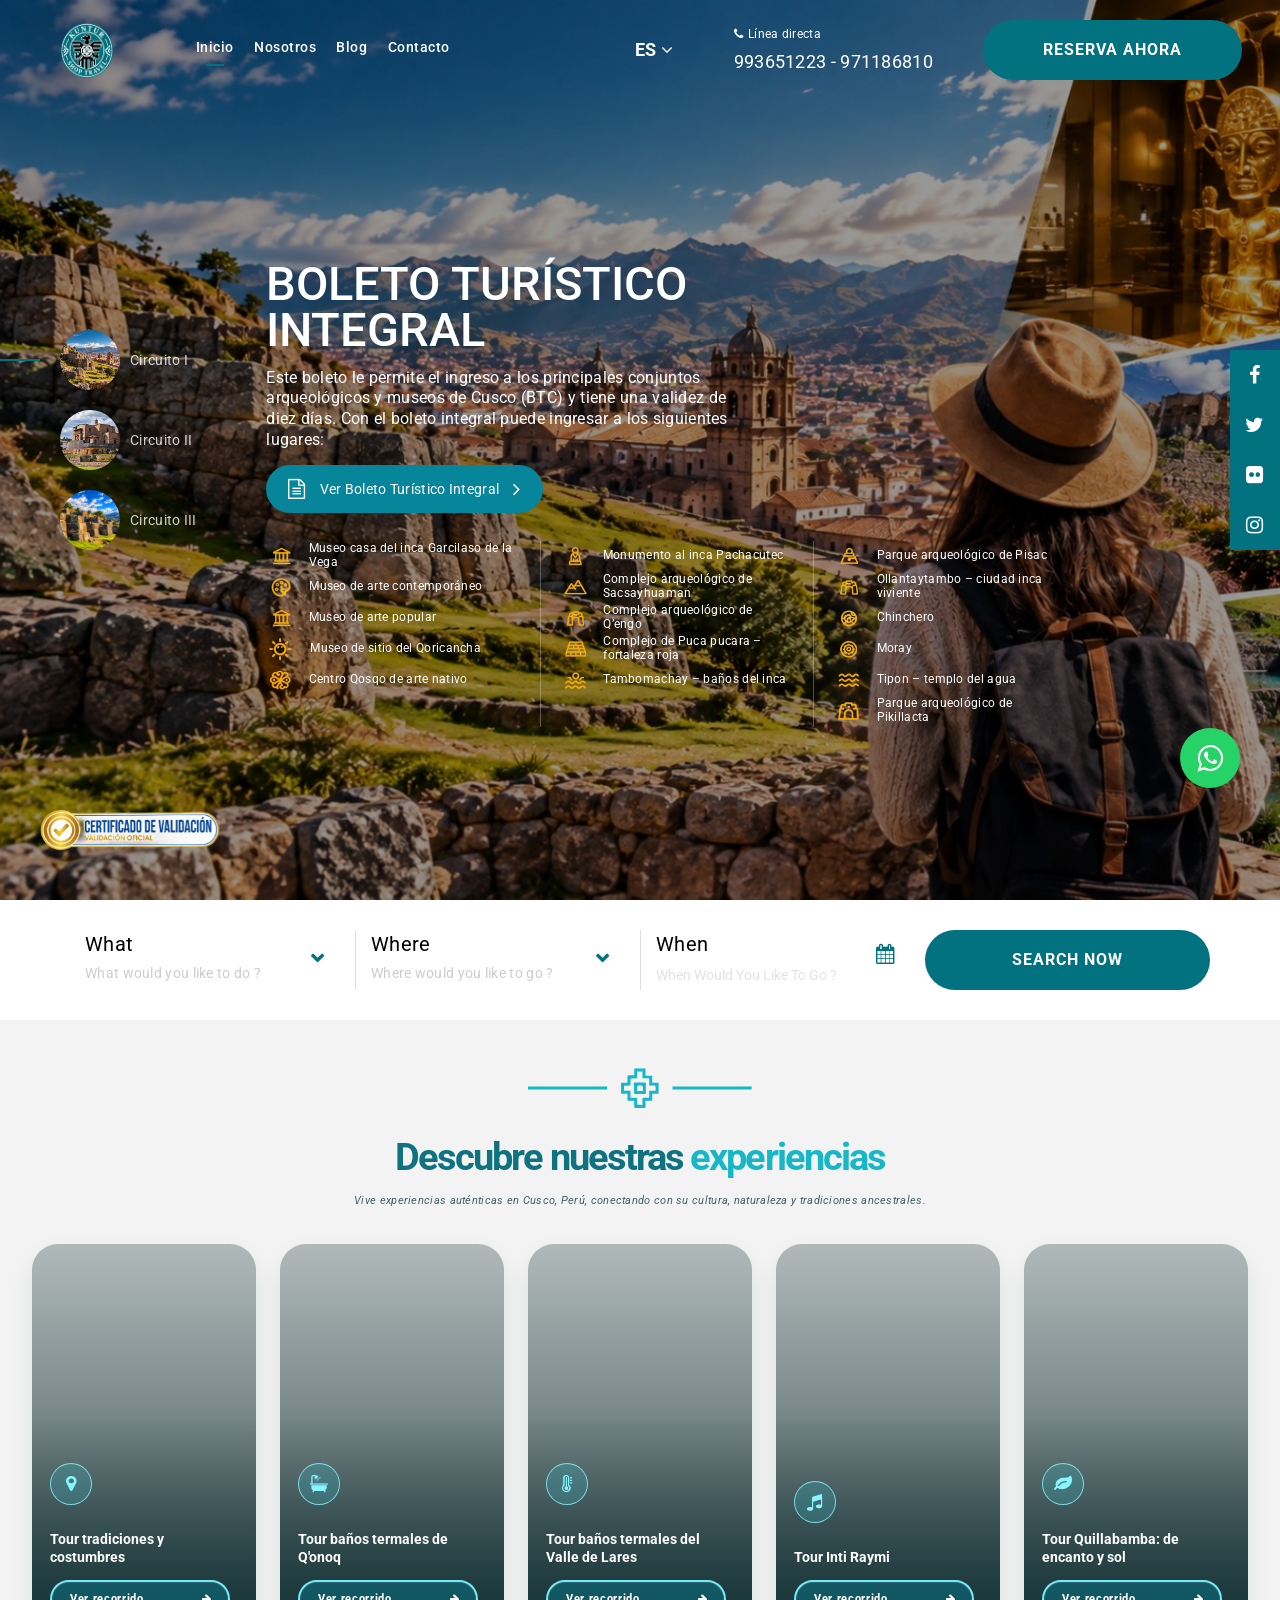
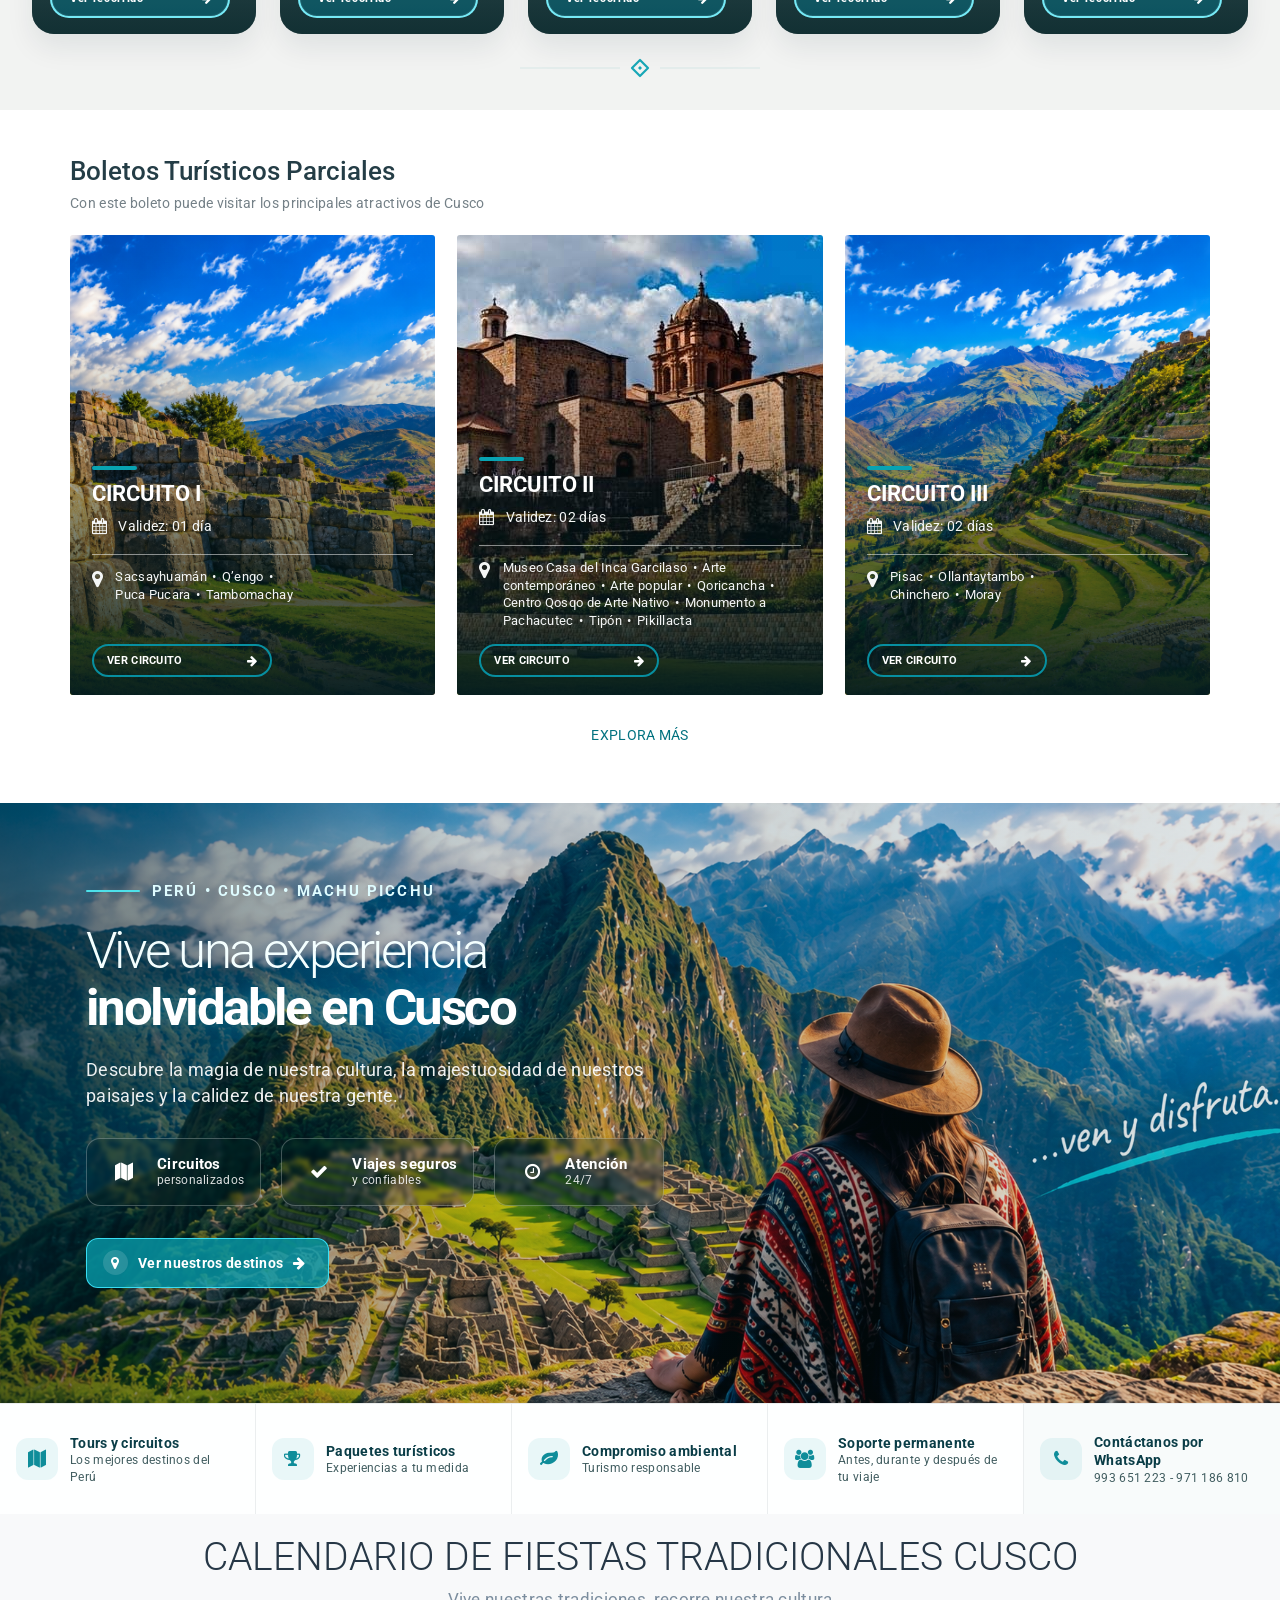
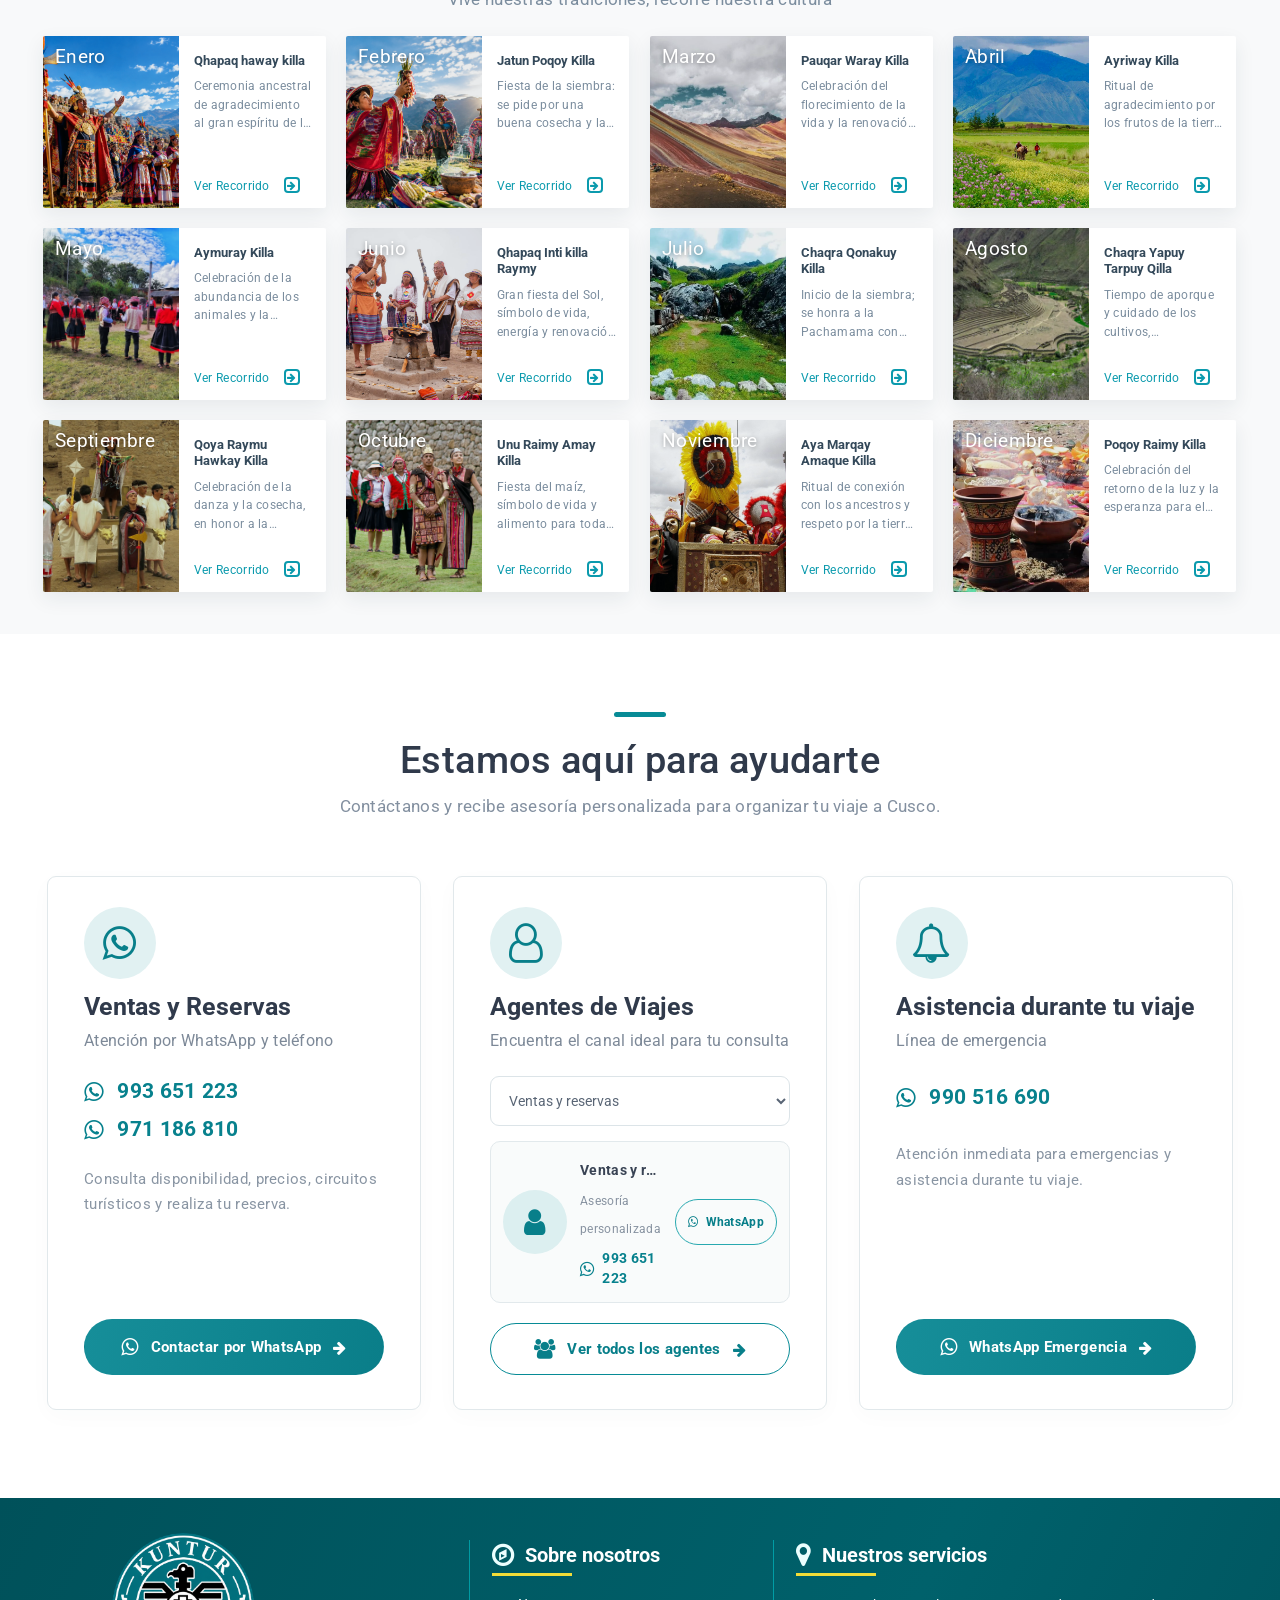
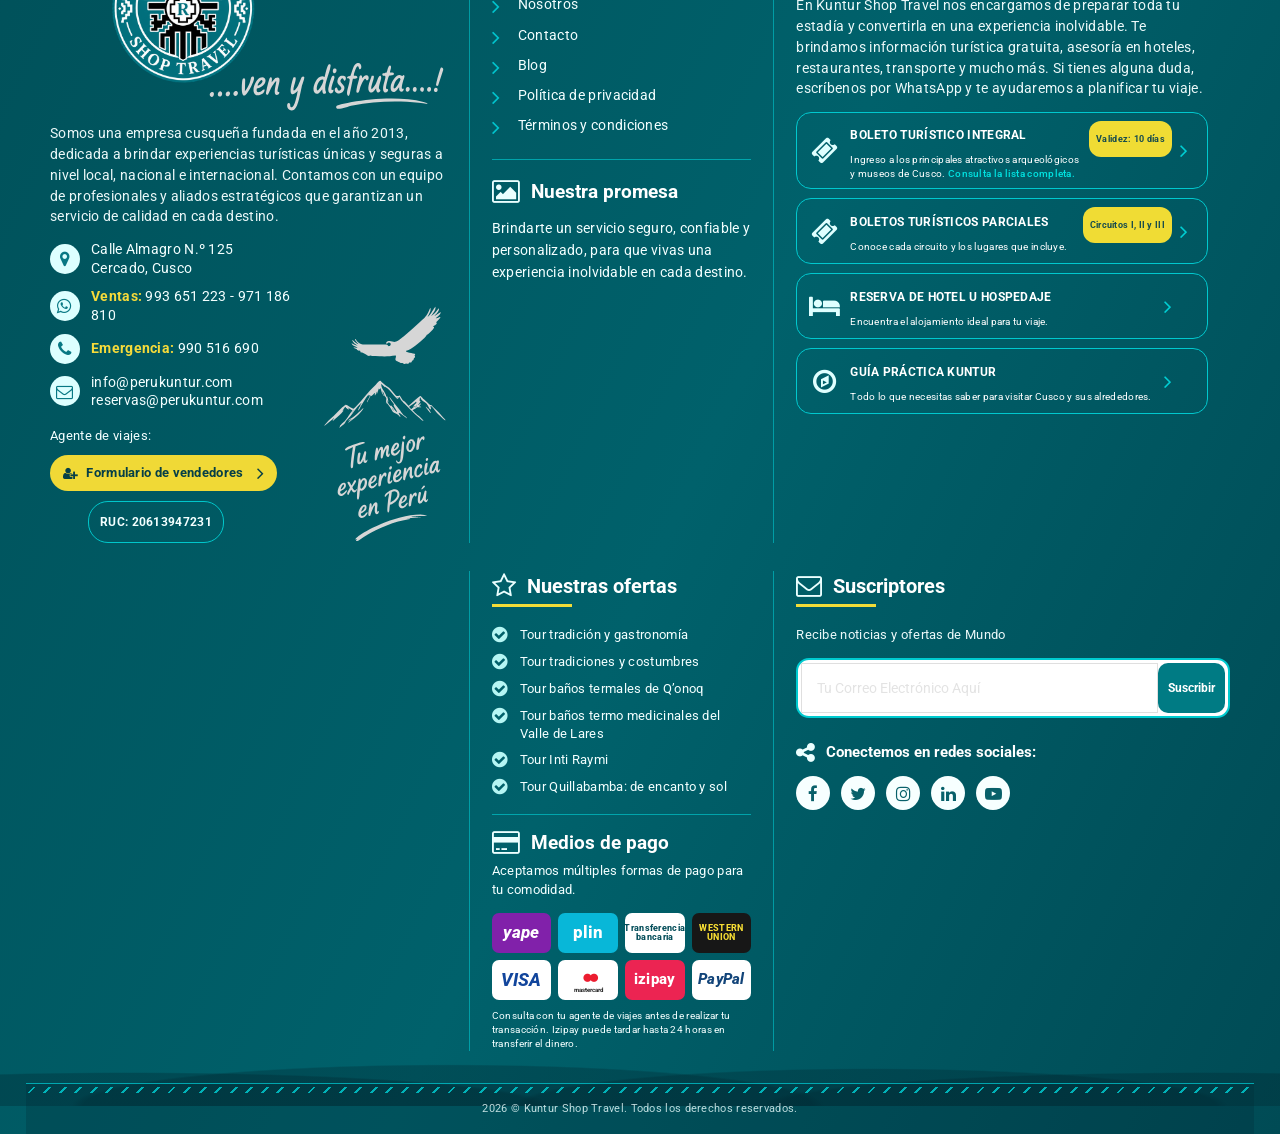
==== commit 775c479c: "feat: change icon" ====
--- a/index.html
+++ b/index.html
@@ -210,7 +210,10 @@
                           tiene una validez de diez días. Con el boleto integral
                           puede ingresar a los siguientes lugares:
                         </p>
-                        <a class="hero__btc-cta" href="boleto.html?circuito=integral">
+                        <a
+                          class="hero__btc-cta"
+                          href="boleto.html?circuito=integral"
+                        >
                           <i class="fa fa-file-text-o" aria-hidden="true"></i>
                           <span>Ver Boleto Turístico Integral</span>
                           <i class="fa fa-angle-right" aria-hidden="true"></i>
@@ -614,11 +617,7 @@
           aria-labelledby="experience-showcase-title"
         >
           <div class="experience-showcase__topline" aria-hidden="true">
-            <span class="experience-showcase__line"></span>
-            <span class="experience-showcase__icon"
-              ><i class="fa fa-star"></i
-            ></span>
-            <span class="experience-showcase__line"></span>
+            <img src="assets/svg/icon_one.svg" alt="" />
           </div>
 
           <div class="experience-showcase__header">
@@ -645,7 +644,9 @@
                   ><i class="fa fa-map-marker"></i
                 ></span>
                 <h3>Tour tradiciones y costumbres</h3>
-                <a class="experience-card__button" href="tour.html?id=tradiciones-gastronomia"
+                <a
+                  class="experience-card__button"
+                  href="tour.html?id=tradiciones-gastronomia"
                   >Ver recorrido <i class="fa fa-arrow-right"></i
                 ></a>
               </div>
@@ -664,7 +665,9 @@
                   ><i class="fa fa-bath"></i
                 ></span>
                 <h3>Tour baños termales de Q'onoq</h3>
-                <a class="experience-card__button" href="tour.html?id=banos-termales-qonoc"
+                <a
+                  class="experience-card__button"
+                  href="tour.html?id=banos-termales-qonoc"
                   >Ver recorrido <i class="fa fa-arrow-right"></i
                 ></a>
               </div>
@@ -683,11 +686,12 @@
                   ><i class="fa fa-thermometer-full"></i
                 ></span>
                 <h3>Tour baños termales del Valle de Lares</h3>
-                <a href="tour.html?id=banos-termales-lares" class="experience-card__button"
-                >Ver recorrido <i class="fa fa-arrow-right"></i
-              ></a>
-              </div>
-              
+                <a
+                  href="tour.html?id=banos-termales-lares"
+                  class="experience-card__button"
+                  >Ver recorrido <i class="fa fa-arrow-right"></i
+                ></a>
+              </div>
             </article>
 
             <article class="experience-card">
@@ -703,11 +707,12 @@
                   ><i class="fa fa-music"></i
                 ></span>
                 <h3>Tour Inti Raymi</h3>
-                 <a href="tour.html?id=inti-raymi" class="experience-card__button"
-                >Ver recorrido <i class="fa fa-arrow-right"></i
-              ></a>
-              </div>
-             
+                <a
+                  href="tour.html?id=inti-raymi"
+                  class="experience-card__button"
+                  >Ver recorrido <i class="fa fa-arrow-right"></i
+                ></a>
+              </div>
             </article>
 
             <article class="experience-card">
@@ -723,18 +728,17 @@
                   ><i class="fa fa-leaf"></i
                 ></span>
                 <h3>Tour Quillabamba: de encanto y sol</h3>
-                 <a href="tour.html?id=quillabamba" class="experience-card__button"
-                >Ver recorrido <i class="fa fa-arrow-right"></i
-              ></a>
-              </div>
-             
+                <a
+                  href="tour.html?id=quillabamba"
+                  class="experience-card__button"
+                  >Ver recorrido <i class="fa fa-arrow-right"></i
+                ></a>
+              </div>
             </article>
           </div>
 
           <div class="experience-showcase__bottomline" aria-hidden="true">
-            <span class="experience-showcase__diamond"
-              ><i class="fa fa-diamond"></i
-            ></span>
+            <img src="assets/svg/icon_two.svg" alt="" />
           </div>
         </section>
 
@@ -768,7 +772,9 @@
                       ><br />Puca Pucara <span>•</span> Tambomachay
                     </p>
                   </div>
-                  <a class="partial-circuit-card__link" href="boleto.html?circuito=circuito-i"
+                  <a
+                    class="partial-circuit-card__link"
+                    href="circuitos.html?circuito=circuito-i"
                     >VER CIRCUITO <i class="fa fa-arrow-right"></i
                   ></a>
                 </div>
@@ -795,7 +801,9 @@
                       <span>•</span> Tipón <span>•</span> Pikillacta
                     </p>
                   </div>
-                  <a class="partial-circuit-card__link" href="boleto.html?circuito=circuito-ii"
+                  <a
+                    class="partial-circuit-card__link"
+                    href="circuitos.html?circuito=circuito-ii"
                     >VER CIRCUITO <i class="fa fa-arrow-right"></i
                   ></a>
                 </div>
@@ -819,7 +827,9 @@
                       ><br />Chinchero <span>•</span> Moray
                     </p>
                   </div>
-                  <a class="partial-circuit-card__link" href="boleto.html?circuito=circuito-iii"
+                  <a
+                    class="partial-circuit-card__link"
+                    href="circuitos.html?circuito=circuito-iii"
                     >VER CIRCUITO <i class="fa fa-arrow-right"></i
                   ></a>
                 </div>
@@ -1713,6 +1723,11 @@
               >
                 <img src="assets/img/logo.png" alt="Kuntur Shop Travel" />
               </a>
+              <img
+                class="kuntur-footer__brand-tagline"
+                src="assets/svg/icon_tree.svg"
+                alt="Ven y disfruta"
+              />
               <p class="kuntur-footer__intro">
                 Somos una empresa cusqueña fundada en el año 2013, dedicada a
                 brindar experiencias turísticas únicas y seguras a nivel local,
@@ -1720,43 +1735,50 @@
                 profesionales y aliados estratégicos que garantizan un servicio
                 de calidad en cada destino.
               </p>
-              <ul class="kuntur-footer__contact-list">
-                <li>
-                  <i class="fa fa-map-marker" aria-hidden="true"></i
-                  ><span>Calle Almagro N.º 125<br />Cercado, Cusco</span>
-                </li>
-                <li>
-                  <i class="fa fa-whatsapp" aria-hidden="true"></i
-                  ><span
-                    ><strong>Ventas:</strong>
-                    <a href="https://wa.me/51993651223">993 651 223</a> -
-                    <a href="https://wa.me/51971186810">971 186 810</a></span
-                  >
-                </li>
-                <li>
-                  <i class="fa fa-phone" aria-hidden="true"></i
-                  ><span
-                    ><strong>Emergencia:</strong>
-                    <a href="tel:+51990516690">990 516 690</a></span
-                  >
-                </li>
-                <li>
-                  <i class="fa fa-envelope-o" aria-hidden="true"></i
-                  ><span
-                    ><a href="mailto:info@perukuntur.com">info@perukuntur.com</a
-                    ><br /><a href="mailto:reservas@perukuntur.com"
-                      >reservas@perukuntur.com</a
-                    ></span
-                  >
-                </li>
-              </ul>
-              <p class="kuntur-footer__agent">Agente de viajes:</p>
-              <a class="kuntur-footer__seller" href="contact.html"
-                ><i class="fa fa-user-plus" aria-hidden="true"></i> Formulario
-                de vendedores
-                <i class="fa fa-angle-right" aria-hidden="true"></i
-              ></a>
-              <span class="kuntur-footer__ruc">RUC: 20613947231</span>
+              <div class="kuntur-footer__contact-area">
+                <ul class="kuntur-footer__contact-list">
+                  <li>
+                    <i class="fa fa-map-marker" aria-hidden="true"></i
+                    ><span>Calle Almagro N.º 125<br />Cercado, Cusco</span>
+                  </li>
+                  <li>
+                    <i class="fa fa-whatsapp" aria-hidden="true"></i
+                    ><span
+                      ><strong>Ventas:</strong>
+                      <a href="https://wa.me/51993651223">993 651 223</a> -
+                      <a href="https://wa.me/51971186810">971 186 810</a></span
+                    >
+                  </li>
+                  <li>
+                    <i class="fa fa-phone" aria-hidden="true"></i
+                    ><span
+                      ><strong>Emergencia:</strong>
+                      <a href="tel:+51990516690">990 516 690</a></span
+                    >
+                  </li>
+                  <li>
+                    <i class="fa fa-envelope-o" aria-hidden="true"></i
+                    ><span
+                      ><a href="mailto:info@perukuntur.com">info@perukuntur.com</a
+                      ><br /><a href="mailto:reservas@perukuntur.com"
+                        >reservas@perukuntur.com</a
+                      ></span
+                    >
+                  </li>
+                </ul>
+                <p class="kuntur-footer__agent">Agente de viajes:</p>
+                <a class="kuntur-footer__seller" href="contact.html"
+                  ><i class="fa fa-user-plus" aria-hidden="true"></i>
+                  Formulario de vendedores
+                  <i class="fa fa-angle-right" aria-hidden="true"></i
+                ></a>
+                <span class="kuntur-footer__ruc">RUC: 20613947231</span>
+                <img
+                  class="kuntur-footer__brand-art"
+                  src="assets/svg/icon_four.svg"
+                  alt="Tu mejor experiencia en Perú"
+                />
+              </div>
             </section>
 
             <section class="kuntur-footer__column">
@@ -1798,7 +1820,9 @@
                 restaurantes, transporte y mucho más. Si tienes alguna duda,
                 escríbenos por WhatsApp y te ayudaremos a planificar tu viaje.
               </p>
-              <a class="kuntur-footer__service-card" href="boleto.html?circuito=integral"
+              <a
+                class="kuntur-footer__service-card"
+                href="boleto.html?circuito=integral"
                 ><i class="fa fa-ticket" aria-hidden="true"></i
                 ><span
                   ><strong>Boleto turístico integral</strong
@@ -1809,7 +1833,9 @@
                 ><em>Validez: 10 días</em
                 ><i class="fa fa-angle-right" aria-hidden="true"></i
               ></a>
-              <a class="kuntur-footer__service-card" href="boleto.html?circuito=circuito-i"
+              <a
+                class="kuntur-footer__service-card"
+                href="boleto.html?circuito=circuito-i"
                 ><i class="fa fa-ticket" aria-hidden="true"></i
                 ><span
                   ><strong>Boletos turísticos parciales</strong
@@ -1944,9 +1970,6 @@
                   ></a>
                 </div>
               </div>
-              <p class="kuntur-footer__tagline">
-                ¡Síguenos y<br />vive la experiencia!
-              </p>
             </section>
           </div>
           <div class="kuntur-footer__copyright" notranslate translate="no">
--- a/assets/css/recourses.css
+++ b/assets/css/recourses.css
@@ -504,7 +504,7 @@
   padding: 0 13px;
   border: 2px solid #078fa0;
   border-radius: 20px;
-  color: #fff;
+  color: #fff !important;
   font-size: 11px;
   font-weight: 700;
   text-decoration: none;
--- a/assets/css/footer.css
+++ b/assets/css/footer.css
@@ -46,6 +46,7 @@
 
 .kuntur-footer__column:first-child { padding-left: 0; border-left: 0; }
 .kuntur-footer__column:last-child { padding-right: 0; }
+.kuntur-footer__brand { position: relative; }
 .kuntur-footer__logo { display: inline-block; margin: -7px 0 12px; }
 
 .kuntur-footer__logo img {
@@ -54,6 +55,28 @@
   max-height: 150px;
   object-fit: contain;
   object-position: left center;
+}
+
+.kuntur-footer__brand-tagline {
+  position: relative;
+  display: block;
+  width: min(240px, 78%);
+  height: auto;
+  margin: -43px 0 12px auto;
+}
+
+.kuntur-footer__contact-area {
+  position: relative;
+  min-height: 230px;
+  padding-right: 135px;
+}
+
+.kuntur-footer__brand-art {
+  position: absolute;
+  right: 0;
+  bottom: 0;
+  width: min(125px, 38%);
+  height: auto;
 }
 
 .kuntur-footer__intro,
@@ -300,8 +323,6 @@
 }
 
 .kuntur-footer__social-links a:hover { transform: translateY(-2px); background: #f1dc37; }
-.kuntur-footer__tagline { margin: 25px 0 0 !important; color: #e3ffff !important; font-size: 24px !important; font-style: italic; line-height: 1.1 !important; text-align: center; transform: rotate(-5deg); }
-
 .kuntur-footer__copyright {
   position: relative;
   margin: 0 -24px;
@@ -343,6 +364,9 @@
   .kuntur-footer__column:nth-child(4) { grid-column: auto; padding: 0; border: 0; }
   .kuntur-footer__column + .kuntur-footer__column { padding-top: 23px; border-top: 1px solid rgba(0, 214, 220, 0.52); }
   .kuntur-footer__logo img { max-height: 125px; }
+  .kuntur-footer__brand-tagline { margin-top: -36px; }
+  .kuntur-footer__contact-area { min-height: 0; padding-right: 0; }
+  .kuntur-footer__brand-art { position: static; display: block; width: 120px; margin: 18px auto 0; }
   .kuntur-footer__heading { font-size: 19px; }
   .kuntur-footer__services > p,
   .kuntur-footer__subscribe > p { margin-top: 26px; }
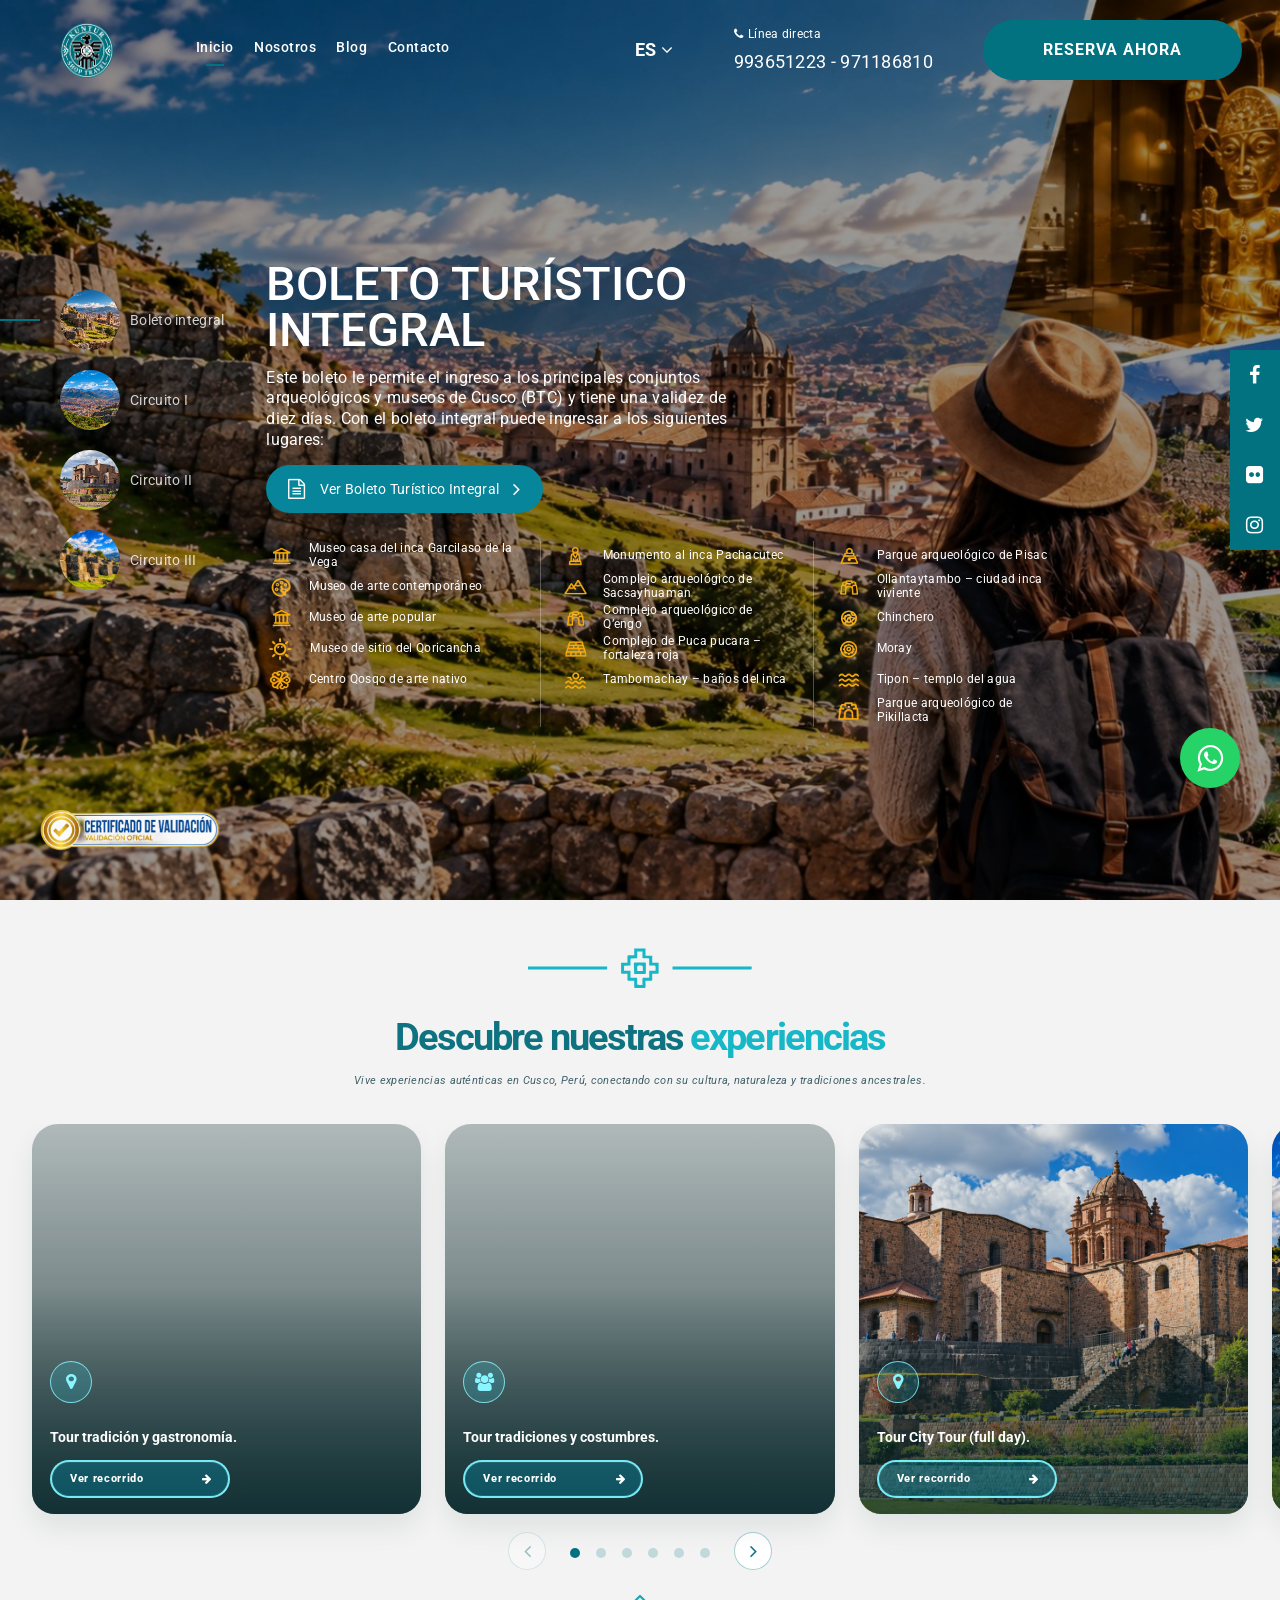
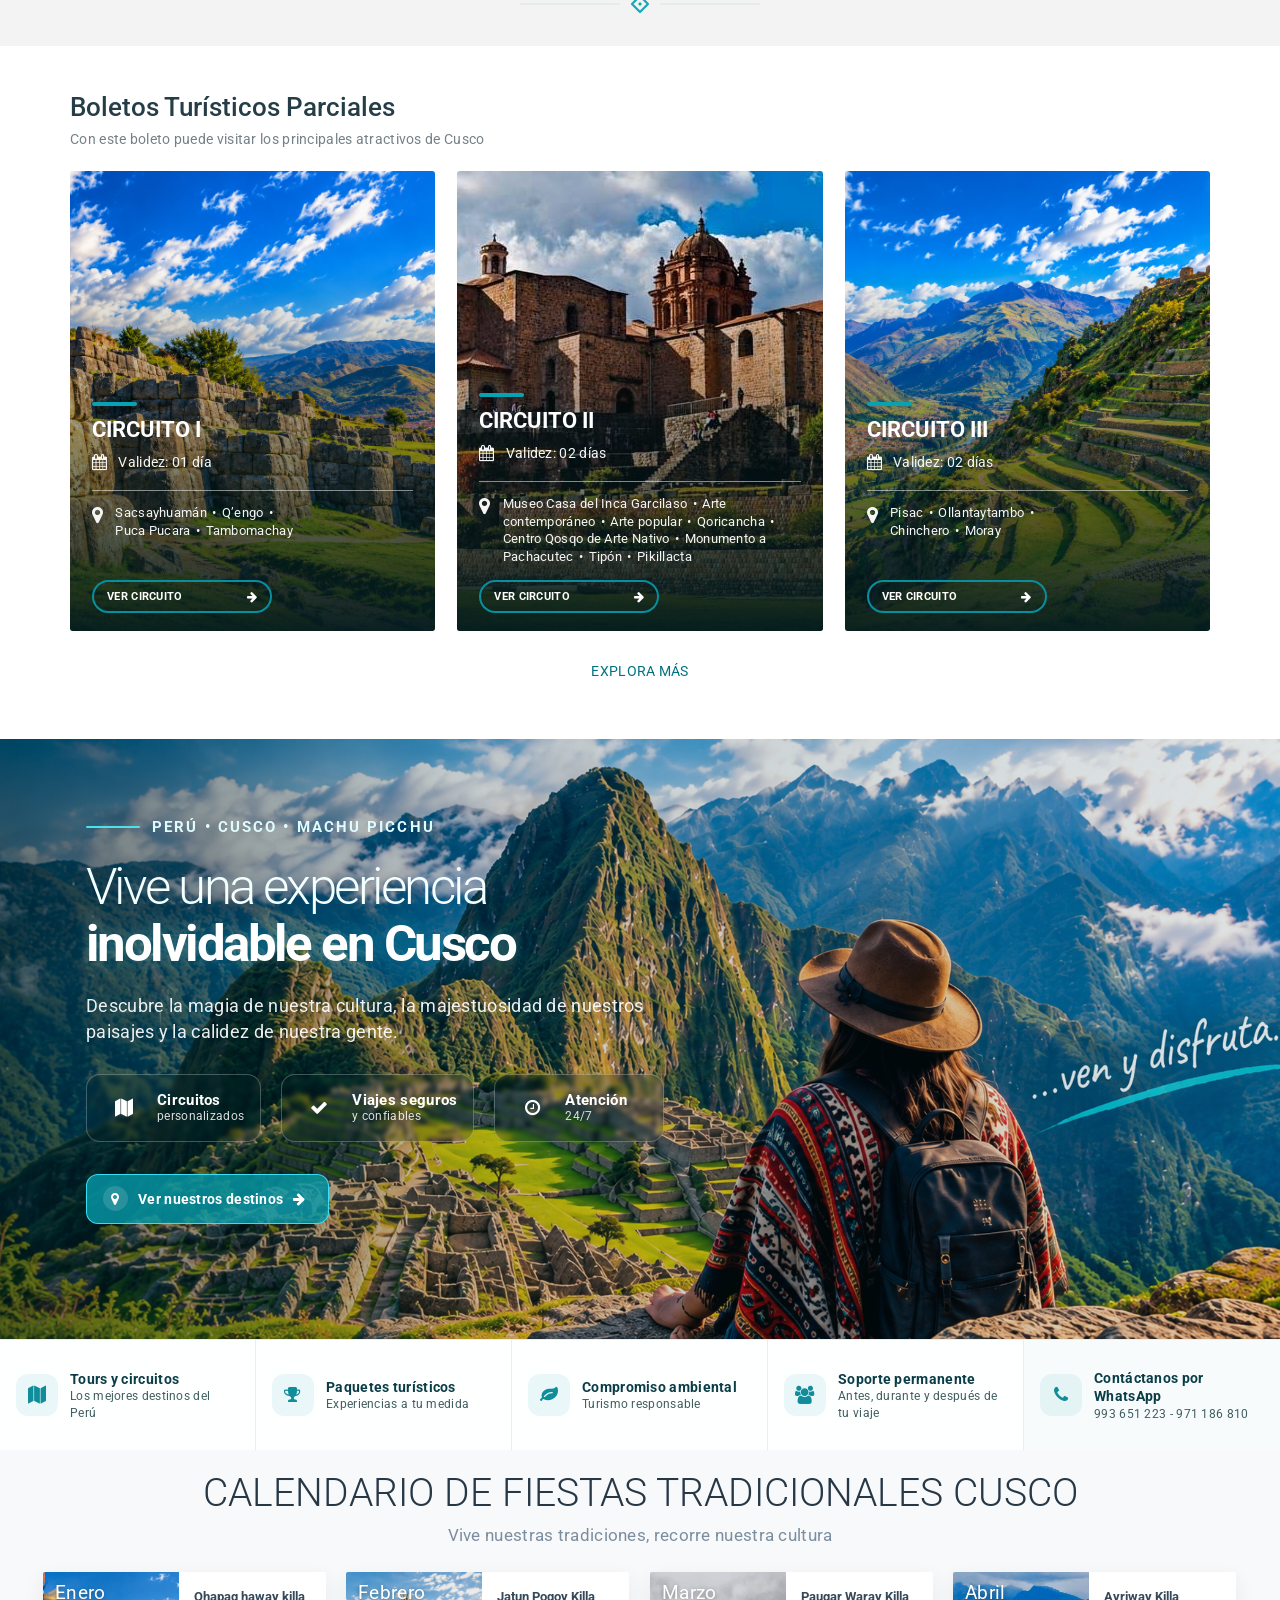
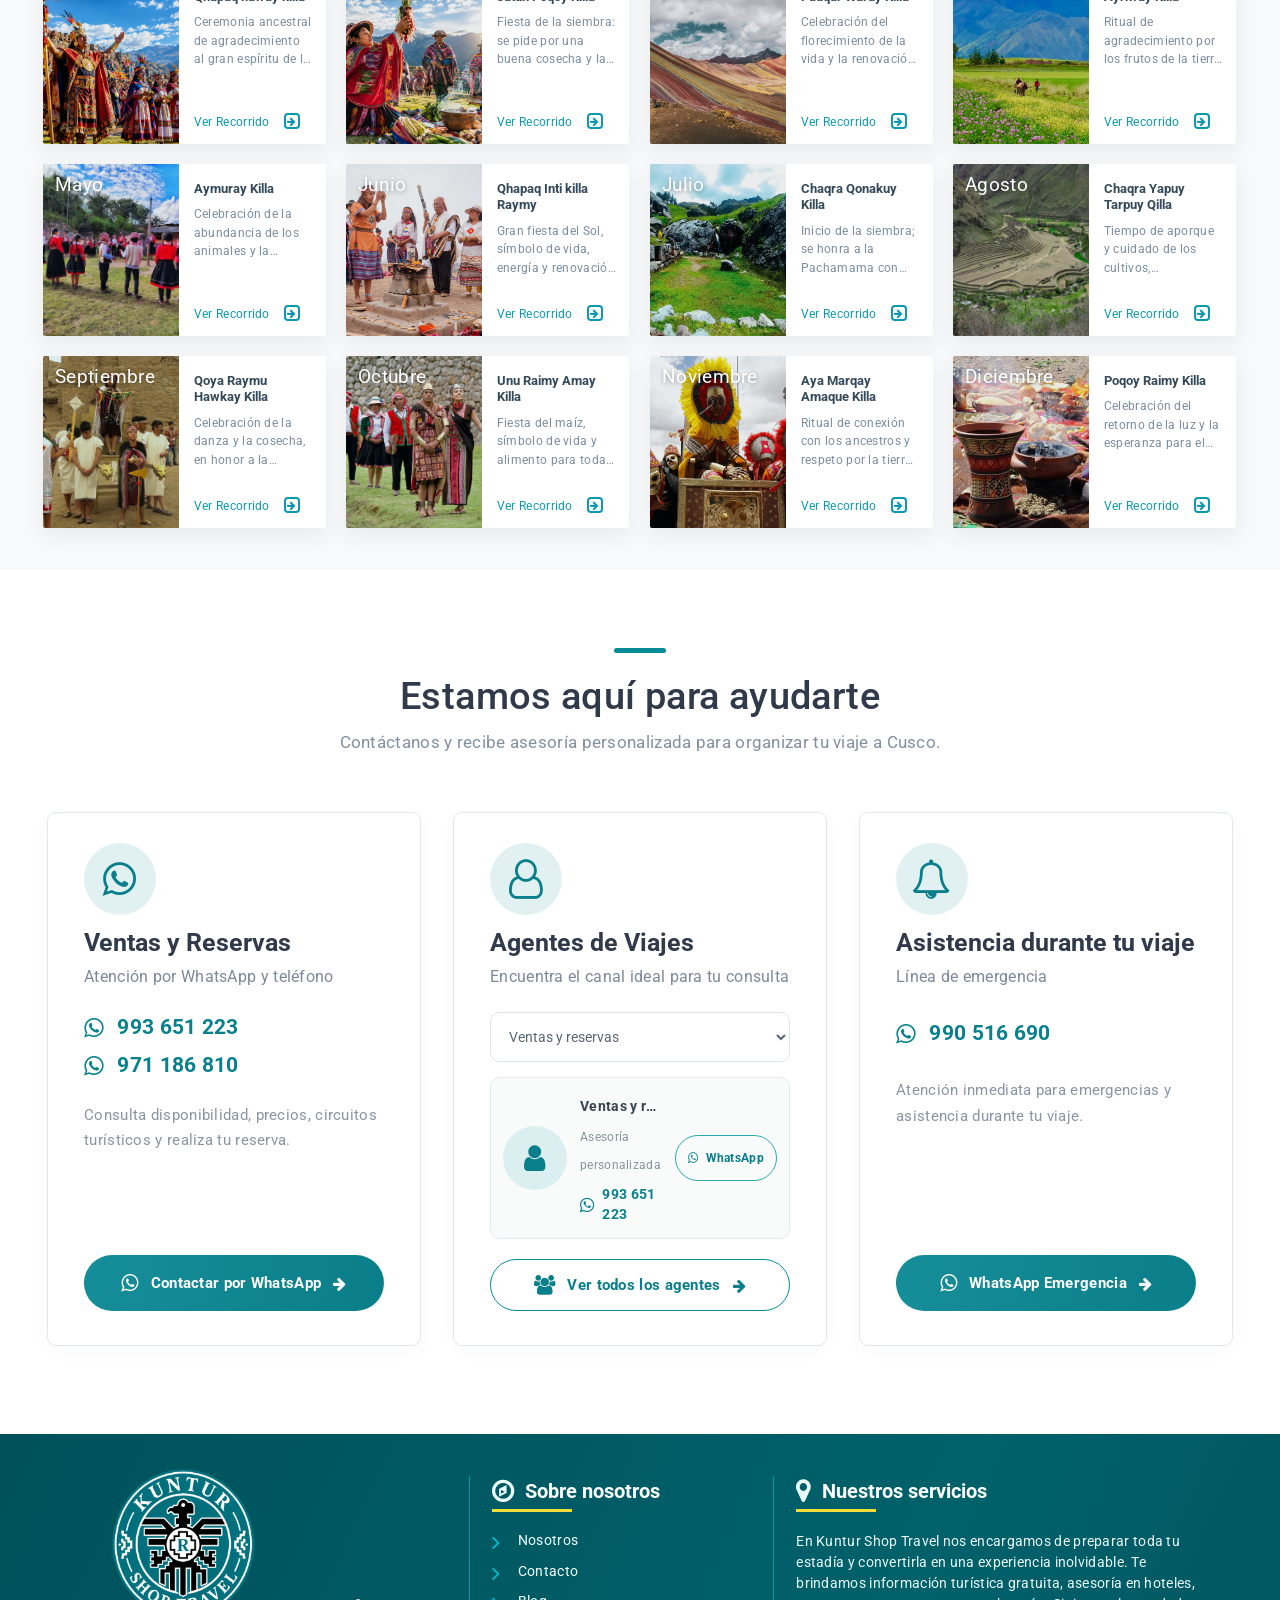
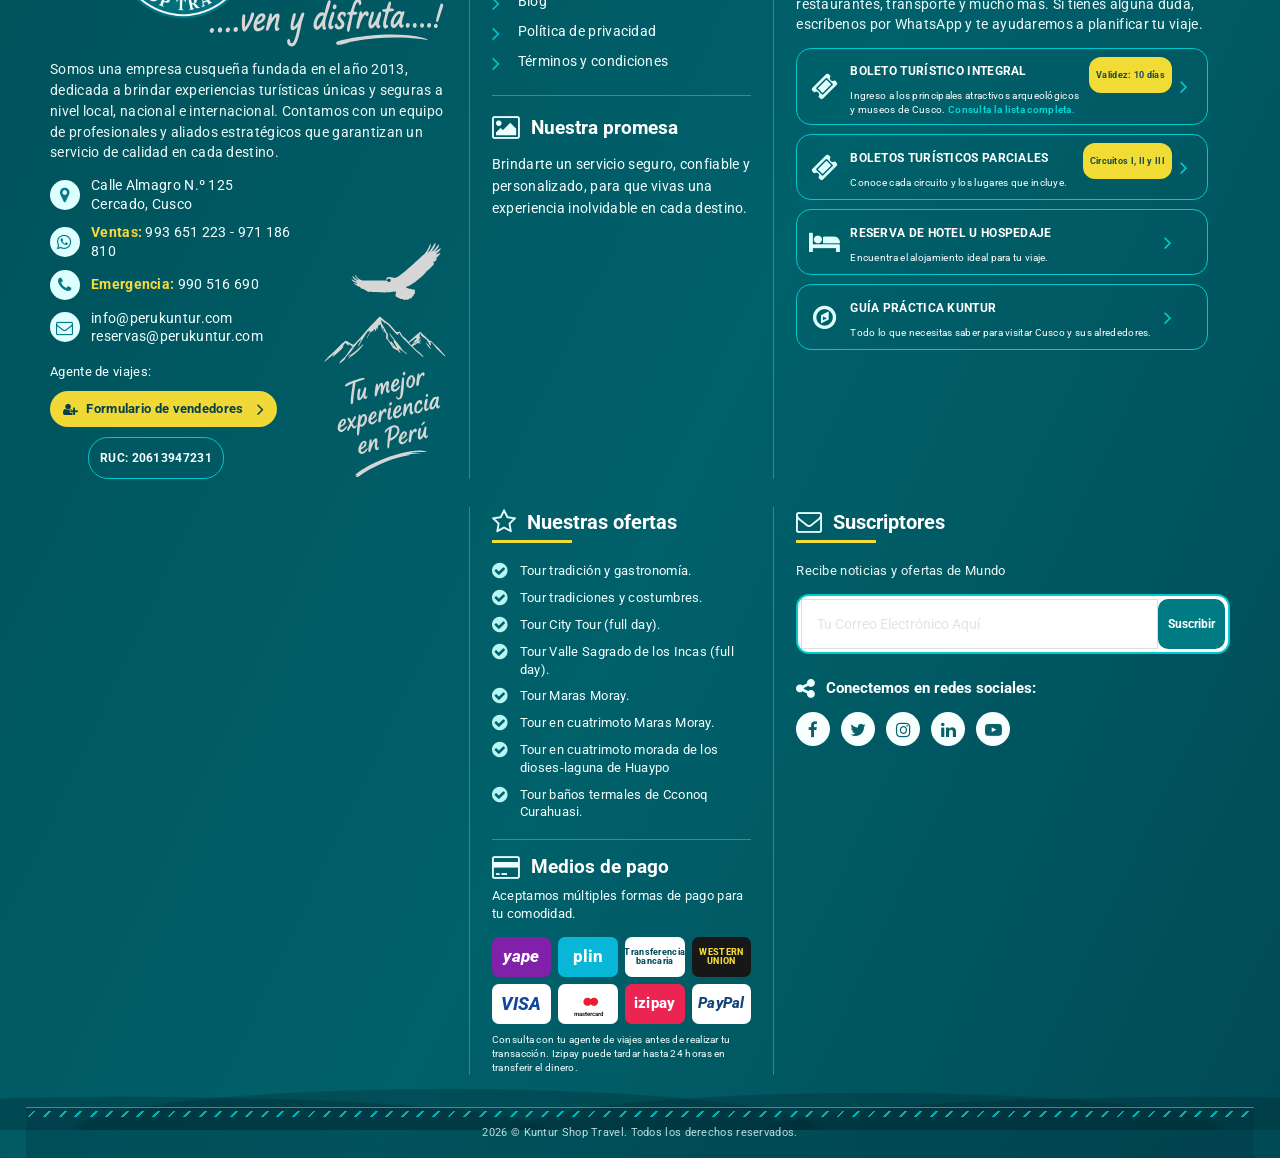
==== commit c34b2641: "feat: last changes" ====
--- a/index.html
+++ b/index.html
@@ -183,6 +183,7 @@
           </div>
         </div>
       </header>
+
       <div class="md-content">
         <div class="hero" id="id-1">
           <div class="hero__wrapper">
@@ -444,19 +445,241 @@
                 <div
                   class="hero__item"
                   style="
+                    background-image: url(&quot;assets/img/hero/4.png&quot;);
+                  "
+                >
+                  <img src="assets/img/hero/4.png" alt="" />
+                  <div class="hero__box_info hero__box_info--btc">
+                    <div class="hero__btc-content">
+                      <div class="hero__btc-intro">
+                        <h2 class="hero__title">CIRCUITO I</h2>
+                        <p class="hero__info">
+                          Este boleto tiene una validez de solo 01 día con el
+                          cual tiene el derecho de ingreso a los siguientes
+                          lugares:
+                        </p>
+                        <a
+                          class="hero__btc-cta"
+                          href="circuitos.html?circuito=circuito-i"
+                        >
+                          <i class="fa fa-file-text-o" aria-hidden="true"></i>
+                          <span>Ver Circuito I</span>
+                          <i class="fa fa-angle-right" aria-hidden="true"></i>
+                        </a>
+                      </div>
+                      <div
+                        class="hero__btc-sites"
+                        aria-label="Lugares incluidos en el Circuito I"
+                      >
+                        <ul>
+                          <li>
+                            <img
+                              src="assets/svg/6_icon.png"
+                              alt="Complejo arqueológico de Sacsayhuamán"
+                              style="
+                                width: max-content;
+                                height: 24px;
+                                display: block;
+                              "
+                            />
+                            <span class="notranslate" translate="no"
+                              >Complejo arqueológico de Sacsayhuamán</span
+                            >
+                          </li>
+                          <li>
+                            <img
+                              src="assets/svg/11_icon.png"
+                              alt="Complejo arqueológico de Q'enqo"
+                              style="
+                                width: max-content;
+                                height: 24px;
+                                display: block;
+                              "
+                            />
+                            <span class="notranslate" translate="no"
+                              >Complejo arqueológico de Q'enqo</span
+                            >
+                          </li>
+                        </ul>
+                        <ul>
+                          <li>
+                            <img
+                              src="assets/svg/7_icon.png"
+                              alt="Puca Pucara, fortaleza roja"
+                              style="
+                                width: max-content;
+                                height: 24px;
+                                display: block;
+                              "
+                            />
+                            <span class="notranslate" translate="no"
+                              >Puca Pucara – fortaleza roja</span
+                            >
+                          </li>
+                          <li>
+                            <img
+                              src="assets/svg/8_icon.png"
+                              alt="Tambomachay, baños del inca"
+                              style="
+                                width: max-content;
+                                height: 24px;
+                                display: block;
+                              "
+                            />
+                            <span class="notranslate" translate="no"
+                              >Tambomachay – baños del inca</span
+                            >
+                          </li>
+                        </ul>
+                      </div>
+                    </div>
+                  </div>
+                </div>
+                <div
+                  class="hero__item"
+                  style="
                     background-image: url(&quot;assets/img/hero/2.png&quot;);
                   "
                 >
                   <img src="assets/img/hero/2.png" alt="" />
-                  <div class="hero__box_info">
-                    <div class="container">
-                      <h2 class="hero__title">
-                        Splendours of India: Holiday of a Lifetime
-                      </h2>
-                      <p class="hero__info">
-                        <span>3 Day 2 Night</span><span>Beijing</span
-                        ><span>780 Review</span>
-                      </p>
+                  <div class="hero__box_info hero__box_info--btc">
+                    <div class="hero__btc-content">
+                      <div class="hero__btc-intro">
+                        <h2 class="hero__title">CIRCUITO II</h2>
+                        <p class="hero__info">
+                          Este boleto tiene una validez de 02 días y le da
+                          derecho de ingreso a los siguientes lugares:
+                        </p>
+                        <a
+                          class="hero__btc-cta"
+                          href="circuitos.html?circuito=circuito-ii"
+                        >
+                          <i class="fa fa-file-text-o" aria-hidden="true"></i>
+                          <span>Ver Circuito II</span>
+                          <i class="fa fa-angle-right" aria-hidden="true"></i>
+                        </a>
+                      </div>
+                      <div
+                        class="hero__btc-sites"
+                        aria-label="Lugares incluidos en el Circuito II"
+                      >
+                        <ul>
+                          <li>
+                            <img
+                              src="assets/svg/1_icon.png"
+                              alt="Museo Casa del Inca Garcilaso de la Vega"
+                              style="
+                                width: max-content;
+                                height: 24px;
+                                display: block;
+                              "
+                            />
+                            <span class="notranslate" translate="no"
+                              >Museo Casa del Inca Garcilaso de la Vega</span
+                            >
+                          </li>
+                          <li>
+                            <img
+                              src="assets/svg/2_icon.png"
+                              alt="Museo de arte contemporáneo"
+                              style="
+                                width: max-content;
+                                height: 24px;
+                                display: block;
+                              "
+                            />
+                            <span class="notranslate" translate="no"
+                              >Museo de arte contemporáneo</span
+                            >
+                          </li>
+                          <li>
+                            <img
+                              src="assets/svg/1_icon.png"
+                              alt="Museo de arte popular"
+                              style="
+                                width: max-content;
+                                height: 24px;
+                                display: block;
+                              "
+                            />
+                            <span class="notranslate" translate="no"
+                              >Museo de arte popular</span
+                            >
+                          </li>
+                          <li>
+                            <img
+                              src="assets/svg/3_icon.png"
+                              alt="Museo de sitio del Qoricancha"
+                              style="
+                                width: max-content;
+                                height: 24px;
+                                display: block;
+                              "
+                            />
+                            <span class="notranslate" translate="no"
+                              >Museo de sitio del Qoricancha</span
+                            >
+                          </li>
+                        </ul>
+                        <ul>
+                          <li>
+                            <img
+                              src="assets/svg/4_icon.png"
+                              alt="Centro Qosqo de arte nativo"
+                              style="
+                                width: max-content;
+                                height: 24px;
+                                display: block;
+                              "
+                            />
+                            <span class="notranslate" translate="no"
+                              >Centro Qosqo de arte nativo</span
+                            >
+                          </li>
+                          <li>
+                            <img
+                              src="assets/svg/5_icon.png"
+                              alt="Monumento al Inca Pachacutec"
+                              style="
+                                width: max-content;
+                                height: 24px;
+                                display: block;
+                              "
+                            />
+                            <span class="notranslate" translate="no"
+                              >Monumento al Inca Pachacutec</span
+                            >
+                          </li>
+                          <li>
+                            <img
+                              src="assets/svg/14_icon.png"
+                              alt="Tipón – templo del agua"
+                              style="
+                                width: max-content;
+                                height: 24px;
+                                display: block;
+                              "
+                            />
+                            <span class="notranslate" translate="no"
+                              >Tipón – templo del agua</span
+                            >
+                          </li>
+                          <li>
+                            <img
+                              src="assets/svg/15_icon.png"
+                              alt="Parque arqueológico de Pikillaqta"
+                              style="
+                                width: max-content;
+                                height: 24px;
+                                display: block;
+                              "
+                            />
+                            <span class="notranslate" translate="no"
+                              >Parque arqueológico de Pikillaqta</span
+                            >
+                          </li>
+                        </ul>
+                      </div>
                     </div>
                   </div>
                 </div>
@@ -467,15 +690,89 @@
                   "
                 >
                   <img src="assets/img/hero/3.jpeg" alt="" />
-                  <div class="hero__box_info">
-                    <div class="container">
-                      <h2 class="hero__title">
-                        Discover Hong Kong and Bangkok incl. Airfare
-                      </h2>
-                      <p class="hero__info">
-                        <span>3 Day 2 Night</span><span>Nara</span
-                        ><span>746 Review</span>
-                      </p>
+                  <div class="hero__box_info hero__box_info--btc">
+                    <div class="hero__btc-content">
+                      <div class="hero__btc-intro">
+                        <h2 class="hero__title">CIRCUITO III</h2>
+                        <p class="hero__info">
+                          Este boleto tiene una validez de 02 días y le permite
+                          visitar los atractivos turísticos ubicados en el Valle
+                          Sagrado de los Incas, como:
+                        </p>
+                        <a
+                          class="hero__btc-cta"
+                          href="circuitos.html?circuito=circuito-iii"
+                        >
+                          <i class="fa fa-file-text-o" aria-hidden="true"></i>
+                          <span>Ver Circuito III</span>
+                          <i class="fa fa-angle-right" aria-hidden="true"></i>
+                        </a>
+                      </div>
+                      <div
+                        class="hero__btc-sites"
+                        aria-label="Lugares incluidos en el Circuito III"
+                      >
+                        <ul>
+                          <li>
+                            <img
+                              src="assets/svg/10_icon.png"
+                              alt="Parque arqueológico de Pisac"
+                              style="
+                                width: max-content;
+                                height: 24px;
+                                display: block;
+                              "
+                            />
+                            <span class="notranslate" translate="no"
+                              >Parque arqueológico de Pisac</span
+                            >
+                          </li>
+                          <li>
+                            <img
+                              src="assets/svg/11_icon.png"
+                              alt="Ollantaytambo – ciudad inca viviente"
+                              style="
+                                width: max-content;
+                                height: 24px;
+                                display: block;
+                              "
+                            />
+                            <span class="notranslate" translate="no"
+                              >Ollantaytambo – ciudad inca viviente</span
+                            >
+                          </li>
+                        </ul>
+                        <ul>
+                          <li>
+                            <img
+                              src="assets/svg/12_icon.png"
+                              alt="Chinchero"
+                              style="
+                                width: max-content;
+                                height: 24px;
+                                display: block;
+                              "
+                            />
+                            <span class="notranslate" translate="no"
+                              >Chinchero</span
+                            >
+                          </li>
+                          <li>
+                            <img
+                              src="assets/svg/13_icon.png"
+                              alt="Moray"
+                              style="
+                                width: max-content;
+                                height: 24px;
+                                display: block;
+                              "
+                            />
+                            <span class="notranslate" translate="no"
+                              >Moray</span
+                            >
+                          </li>
+                        </ul>
+                      </div>
                     </div>
                   </div>
                 </div>
@@ -499,6 +796,14 @@
                     background-image: url(&quot;assets/img/hero/1.jpeg&quot;);
                   "
                 >
+                  <span style="white-space: nowrap">Boleto integral</span>
+                </div>
+                <div
+                  class="hero__item"
+                  style="
+                    background-image: url(&quot;assets/img/hero/4.png&quot;);
+                  "
+                >
                   <span style="white-space: nowrap">Circuito I</span>
                 </div>
                 <div
@@ -554,61 +859,7 @@
         <!-- End / hero -->
 
         <!-- Section -->
-        <section class="awe-section pd-0" id="box-search">
-          <div class="box-search-wrapper">
-            <div class="container">
-              <!-- box-search -->
-              <div class="box-search">
-                <!-- form-item -->
-                <div class="form-item">
-                  <label class="form__label">What</label>
-                  <select class="select__module" placeholder="select">
-                    <option value="0">What would you like to do ?</option>
-                    <option value="1">data #1</option>
-                    <option value="2">data #2</option>
-                    <option value="3">data #3</option>
-                    <option value="4">data #4</option>
-                    <option value="5">data #5</option>
-                  </select>
-                </div>
-                <!-- End / form-item -->
-
-                <!-- form-item -->
-                <div class="form-item">
-                  <label class="form__label">Where</label>
-                  <select class="select__module" placeholder="select">
-                    <option value="0">Where would you like to go ?</option>
-                    <option value="1">data #1</option>
-                    <option value="2">data #2</option>
-                    <option value="3">data #3</option>
-                    <option value="4">data #4</option>
-                    <option value="5">data #5</option>
-                  </select>
-                </div>
-                <!-- End / form-item -->
-
-                <!-- form-item -->
-                <div class="form-item">
-                  <p class="box-search__datepicker">
-                    <span>When</span>
-                    <input
-                      type="text"
-                      id="datepicker"
-                      placeholder="When would you like to go ?"
-                    />
-                    <input type="hidden" id="test" />
-                  </p>
-                </div>
-                <!-- End / form-item -->
-
-                <a class="md-btn md-btn--primary md-btn--pill" href="#"
-                  >Search now
-                </a>
-              </div>
-              <!-- End / box-search -->
-            </div>
-          </div>
-        </section>
+
         <!-- End / Section -->
 
         <section
@@ -630,111 +881,204 @@
             </p>
           </div>
 
-          <div class="experience-showcase__grid">
-            <article class="experience-card">
+          <div
+            class="experience-showcase__slider swiper__module swiper-container"
+            data-options='{"slidesPerView":3,"spaceBetween":24,"breakpoints":{"768":{"slidesPerView":1},"1200":{"slidesPerView":2}}}'
+            role="region"
+            aria-label="Carrusel de experiencias"
+            aria-roledescription="carousel"
+          >
+            <div class="swiper-wrapper">
+              <article class="experience-card">
+                <div
+                  class="experience-card__image"
+                  style="
+                    background-image: url(&quot;https://images.unsplash.com/photo-1521292270410-a8c4d716d518?auto=format&fit=crop&w=900&q=80&quot;);
+                  "
+                ></div>
+                <div class="experience-card__overlay"></div>
+                <div class="experience-card__content">
+                  <span class="experience-card__badge"
+                    ><i class="fa fa-map-marker"></i
+                  ></span>
+                  <h3>Tour tradición y gastronomía.</h3>
+                  <a
+                    class="experience-card__button"
+                    href="tour.html?id=tradiciones-gastronomia"
+                    >Ver recorrido <i class="fa fa-arrow-right"></i
+                  ></a>
+                </div>
+              </article>
+
+              <article class="experience-card">
+                <div
+                  class="experience-card__image"
+                  style="
+                    background-image: url(&quot;https://images.unsplash.com/photo-1521292270410-a8c4d716d518?auto=format&fit=crop&w=900&q=80&quot;);
+                  "
+                ></div>
+                <div class="experience-card__overlay"></div>
+                <div class="experience-card__content">
+                  <span class="experience-card__badge"
+                    ><i class="fa fa-users" aria-hidden="true"></i
+                  ></span>
+                  <h3>Tour tradiciones y costumbres.</h3>
+                  <a
+                    class="experience-card__button"
+                    href="tour.html?id=tradiciones-costumbres"
+                    >Ver recorrido <i class="fa fa-arrow-right"></i
+                  ></a>
+                </div>
+              </article>
+
+              <article class="experience-card">
+                <div
+                  class="experience-card__image"
+                  style="
+                    background-image: url(&quot;assets/img/hero/2.png&quot;);
+                  "
+                ></div>
+                <div class="experience-card__overlay"></div>
+                <div class="experience-card__content">
+                  <span class="experience-card__badge"
+                    ><i class="fa fa-map-marker" aria-hidden="true"></i
+                  ></span>
+                  <h3>Tour City Tour (full day).</h3>
+                  <a
+                    class="experience-card__button"
+                    href="tour.html?id=city-tour-cusco"
+                    >Ver recorrido <i class="fa fa-arrow-right"></i
+                  ></a>
+                </div>
+              </article>
+
+              <article class="experience-card">
+                <div
+                  class="experience-card__image"
+                  style="
+                    background-image: url(&quot;assets/img/hero/3.jpeg&quot;);
+                  "
+                ></div>
+                <div class="experience-card__overlay"></div>
+                <div class="experience-card__content">
+                  <span class="experience-card__badge"
+                    ><i class="fa fa-map" aria-hidden="true"></i
+                  ></span>
+                  <h3>Tour Valle Sagrado de los Incas (full day).</h3>
+                  <a
+                    class="experience-card__button"
+                    href="tour.html?id=valle-sagrado"
+                    >Ver recorrido <i class="fa fa-arrow-right"></i
+                  ></a>
+                </div>
+              </article>
+
+              <article class="experience-card">
+                <div
+                  class="experience-card__image"
+                  style="
+                    background-image: url(&quot;assets/img/image_box_1/5.jpg&quot;);
+                  "
+                ></div>
+                <div class="experience-card__overlay"></div>
+                <div class="experience-card__content">
+                  <span class="experience-card__badge"
+                    ><i class="fa fa-leaf" aria-hidden="true"></i
+                  ></span>
+                  <h3>Tour Maras Moray.</h3>
+                  <a
+                    class="experience-card__button"
+                    href="tour.html?id=maras-moray"
+                    >Ver recorrido <i class="fa fa-arrow-right"></i
+                  ></a>
+                </div>
+              </article>
+
+              <article class="experience-card">
+                <div
+                  class="experience-card__image"
+                  style="
+                    background-image: url(&quot;https://images.unsplash.com/photo-1500530855697-b586d89ba3ee?auto=format&fit=crop&w=900&q=80&quot;);
+                  "
+                ></div>
+                <div class="experience-card__overlay"></div>
+                <div class="experience-card__content">
+                  <span class="experience-card__badge"
+                    ><i class="fa fa-map-marker" aria-hidden="true"></i
+                  ></span>
+                  <h3>Tour en cuatrimoto Maras Moray.</h3>
+                  <a
+                    class="experience-card__button"
+                    href="tour.html?id=cuatrimoto-maras-moray"
+                    >Ver recorrido <i class="fa fa-arrow-right"></i
+                  ></a>
+                </div>
+              </article>
+
+              <article class="experience-card">
+                <div
+                  class="experience-card__image"
+                  style="
+                    background-image: url(&quot;https://images.unsplash.com/photo-1500530855697-b586d89ba3ee?auto=format&fit=crop&w=900&q=80&quot;);
+                  "
+                ></div>
+                <div class="experience-card__overlay"></div>
+                <div class="experience-card__content">
+                  <span class="experience-card__badge"
+                    ><i class="fa fa-motorcycle" aria-hidden="true"></i
+                  ></span>
+                  <h3>
+                    Tour en cuatrimoto morada de los dioses-laguna de Huaypo.
+                  </h3>
+                  <a
+                    class="experience-card__button"
+                    href="tour.html?id=cuatrimoto-morada-huaypo"
+                    >Ver recorrido <i class="fa fa-arrow-right"></i
+                  ></a>
+                </div>
+              </article>
+
+              <article class="experience-card">
+                <div
+                  class="experience-card__image"
+                  style="
+                    background-image: url(&quot;https://images.unsplash.com/photo-1501785888041-af3ef285b470?auto=format&fit=crop&w=900&q=80&quot;);
+                  "
+                ></div>
+                <div class="experience-card__overlay"></div>
+                <div class="experience-card__content">
+                  <span class="experience-card__badge"
+                    ><i class="fa fa-bath" aria-hidden="true"></i
+                  ></span>
+                  <h3>Tour baños termales de Cconoq Curahuasi.</h3>
+                  <a
+                    class="experience-card__button"
+                    href="tour.html?id=banos-termales-cconoq-curahuasi"
+                    >Ver recorrido <i class="fa fa-arrow-right"></i
+                  ></a>
+                </div>
+              </article>
+            </div>
+            <div class="experience-showcase__controls">
+              <button
+                class="swiper-button-prev-custom"
+                type="button"
+                aria-label="Experiencia anterior"
+              >
+                <i class="fa fa-angle-left" aria-hidden="true"></i>
+              </button>
               <div
-                class="experience-card__image"
-                style="
-                  background-image: url(&quot;https://images.unsplash.com/photo-1521292270410-a8c4d716d518?auto=format&fit=crop&w=900&q=80&quot;);
-                "
+                class="swiper-pagination-custom"
+                aria-label="Paginación del carrusel"
               ></div>
-              <div class="experience-card__overlay"></div>
-              <div class="experience-card__content">
-                <span class="experience-card__badge"
-                  ><i class="fa fa-map-marker"></i
-                ></span>
-                <h3>Tour tradiciones y costumbres</h3>
-                <a
-                  class="experience-card__button"
-                  href="tour.html?id=tradiciones-gastronomia"
-                  >Ver recorrido <i class="fa fa-arrow-right"></i
-                ></a>
-              </div>
-            </article>
-
-            <article class="experience-card">
-              <div
-                class="experience-card__image"
-                style="
-                  background-image: url(&quot;https://images.unsplash.com/photo-1501785888041-af3ef285b470?auto=format&fit=crop&w=900&q=80&quot;);
-                "
-              ></div>
-              <div class="experience-card__overlay"></div>
-              <div class="experience-card__content">
-                <span class="experience-card__badge"
-                  ><i class="fa fa-bath"></i
-                ></span>
-                <h3>Tour baños termales de Q'onoq</h3>
-                <a
-                  class="experience-card__button"
-                  href="tour.html?id=banos-termales-qonoc"
-                  >Ver recorrido <i class="fa fa-arrow-right"></i
-                ></a>
-              </div>
-            </article>
-
-            <article class="experience-card">
-              <div
-                class="experience-card__image"
-                style="
-                  background-image: url(&quot;https://images.unsplash.com/photo-1501785888041-af3ef285b470?auto=format&fit=crop&w=900&q=80&quot;);
-                "
-              ></div>
-              <div class="experience-card__overlay"></div>
-              <div class="experience-card__content">
-                <span class="experience-card__badge"
-                  ><i class="fa fa-thermometer-full"></i
-                ></span>
-                <h3>Tour baños termales del Valle de Lares</h3>
-                <a
-                  href="tour.html?id=banos-termales-lares"
-                  class="experience-card__button"
-                  >Ver recorrido <i class="fa fa-arrow-right"></i
-                ></a>
-              </div>
-            </article>
-
-            <article class="experience-card">
-              <div
-                class="experience-card__image"
-                style="
-                  background-image: url(&quot;https://images.unsplash.com/photo-1516483638261-f4dbaf036963?auto=format&fit=crop&w=900&q=80&quot;);
-                "
-              ></div>
-              <div class="experience-card__overlay"></div>
-              <div class="experience-card__content">
-                <span class="experience-card__badge"
-                  ><i class="fa fa-music"></i
-                ></span>
-                <h3>Tour Inti Raymi</h3>
-                <a
-                  href="tour.html?id=inti-raymi"
-                  class="experience-card__button"
-                  >Ver recorrido <i class="fa fa-arrow-right"></i
-                ></a>
-              </div>
-            </article>
-
-            <article class="experience-card">
-              <div
-                class="experience-card__image"
-                style="
-                  background-image: url(&quot;https://images.unsplash.com/photo-1500530855697-b586d89ba3ee?auto=format&fit=crop&w=900&q=80&quot;);
-                "
-              ></div>
-              <div class="experience-card__overlay"></div>
-              <div class="experience-card__content">
-                <span class="experience-card__badge"
-                  ><i class="fa fa-leaf"></i
-                ></span>
-                <h3>Tour Quillabamba: de encanto y sol</h3>
-                <a
-                  href="tour.html?id=quillabamba"
-                  class="experience-card__button"
-                  >Ver recorrido <i class="fa fa-arrow-right"></i
-                ></a>
-              </div>
-            </article>
+              <button
+                class="swiper-button-next-custom"
+                type="button"
+                aria-label="Siguiente experiencia"
+              >
+                <i class="fa fa-angle-right" aria-hidden="true"></i>
+              </button>
+            </div>
           </div>
 
           <div class="experience-showcase__bottomline" aria-hidden="true">
@@ -1759,7 +2103,8 @@
                   <li>
                     <i class="fa fa-envelope-o" aria-hidden="true"></i
                     ><span
-                      ><a href="mailto:info@perukuntur.com">info@perukuntur.com</a
+                      ><a href="mailto:info@perukuntur.com"
+                        >info@perukuntur.com</a
                       ><br /><a href="mailto:reservas@perukuntur.com"
                         >reservas@perukuntur.com</a
                       ></span
@@ -1873,27 +2218,36 @@
               <ul class="kuntur-footer__offer-list">
                 <li>
                   <i class="fa fa-check-circle" aria-hidden="true"></i> Tour
-                  tradición y gastronomía
+                  tradición y gastronomía.
                 </li>
                 <li>
                   <i class="fa fa-check-circle" aria-hidden="true"></i> Tour
-                  tradiciones y costumbres
+                  tradiciones y costumbres.
                 </li>
                 <li>
                   <i class="fa fa-check-circle" aria-hidden="true"></i> Tour
-                  baños termales de Q’onoq
+                  City Tour (full day).
                 </li>
                 <li>
                   <i class="fa fa-check-circle" aria-hidden="true"></i> Tour
-                  baños termo medicinales del Valle de Lares
+                  Valle Sagrado de los Incas (full day).
+                </li>
+
+                <li>
+                  <i class="fa fa-check-circle" aria-hidden="true"></i> Tour
+                  Maras Moray.
+                </li>
+                <li>
+                  <i class="fa fa-check-circle" aria-hidden="true"></i> Tour en
+                  cuatrimoto Maras Moray.
+                </li>
+                <li>
+                  <i class="fa fa-check-circle" aria-hidden="true"></i>Tour en
+                  cuatrimoto morada de los dioses-laguna de Huaypo
                 </li>
                 <li>
                   <i class="fa fa-check-circle" aria-hidden="true"></i> Tour
-                  Inti Raymi
-                </li>
-                <li>
-                  <i class="fa fa-check-circle" aria-hidden="true"></i> Tour
-                  Quillabamba: de encanto y sol
+                  baños termales de Cconoq Curahuasi.
                 </li>
               </ul>
               <div class="kuntur-footer__payments">
--- a/assets/css/recourses.css
+++ b/assets/css/recourses.css
@@ -591,18 +591,70 @@
   line-height: 1.6;
 }
 
-.experience-showcase__grid {
-  display: grid;
-  grid-template-columns: repeat(5, minmax(0, 1fr));
-  gap: 24px;
+.experience-showcase__slider {
   max-width: 1280px;
   margin: 0 auto;
   padding: 0 32px;
 }
 
+.experience-showcase__slider .swiper-wrapper {
+  align-items: stretch;
+}
+
+.experience-showcase__slider .swiper-slide {
+  height: auto;
+}
+
+.experience-showcase__controls {
+  display: flex;
+  align-items: center;
+  justify-content: center;
+  gap: 16px;
+  margin-top: 18px;
+}
+
+.experience-showcase__controls .swiper-button-prev-custom,
+.experience-showcase__controls .swiper-button-next-custom {
+  position: static;
+  display: inline-flex;
+  width: 38px;
+  height: 38px;
+  flex: 0 0 38px;
+  align-items: center;
+  justify-content: center;
+  margin: 0;
+  border: 1px solid rgba(14, 114, 128, 0.35);
+  border-radius: 50%;
+  background: #fff;
+  color: #0e7280;
+  cursor: pointer;
+  font-size: 20px;
+}
+
+.experience-showcase__controls .swiper-button-prev-custom:hover,
+.experience-showcase__controls .swiper-button-next-custom:hover {
+  background: #0e7280;
+  color: #fff;
+}
+
+.experience-showcase__controls .swiper-button-disabled {
+  cursor: default;
+  opacity: 0.4;
+}
+
+.experience-showcase__controls .swiper-pagination-custom {
+  width: auto;
+  margin: 0;
+}
+
+.experience-showcase__controls .swiper-pagination-bullet {
+  margin: 0 8px;
+}
+
 .experience-card {
   position: relative;
   min-height: 390px;
+  height: 390px;
   overflow: hidden;
   border-radius: 26px 26px 22px 22px;
   box-shadow: 0 14px 28px rgba(14, 42, 49, 0.08);
@@ -697,12 +749,6 @@
   font-size: 26px;
 }
 
-@media (max-width: 1200px) {
-  .experience-showcase__grid {
-    grid-template-columns: repeat(3, minmax(0, 1fr));
-  }
-}
-
 @media (max-width: 767px) {
   .experience-showcase {
     padding-top: 28px;
@@ -725,12 +771,12 @@
     font-size: 0.9rem;
   }
 
-  .experience-showcase__grid {
-    grid-template-columns: 1fr;
+  .experience-showcase__slider {
     padding: 0 18px;
   }
 
   .experience-card {
+    height: 320px;
     min-height: 320px;
   }
 }
@@ -870,7 +916,7 @@
   border-radius: 12px;
   border: 1px solid rgba(63, 232, 255, 0.9);
   background: rgba(7, 154, 170, 0.8);
-  color: #fff;
+  color: #fff !important;
   font-weight: 700;
   text-decoration: none;
   transition: transform 0.2s ease, background-color 0.2s ease;
@@ -1080,4 +1126,3 @@
     min-height: 0;
   }
 }
-
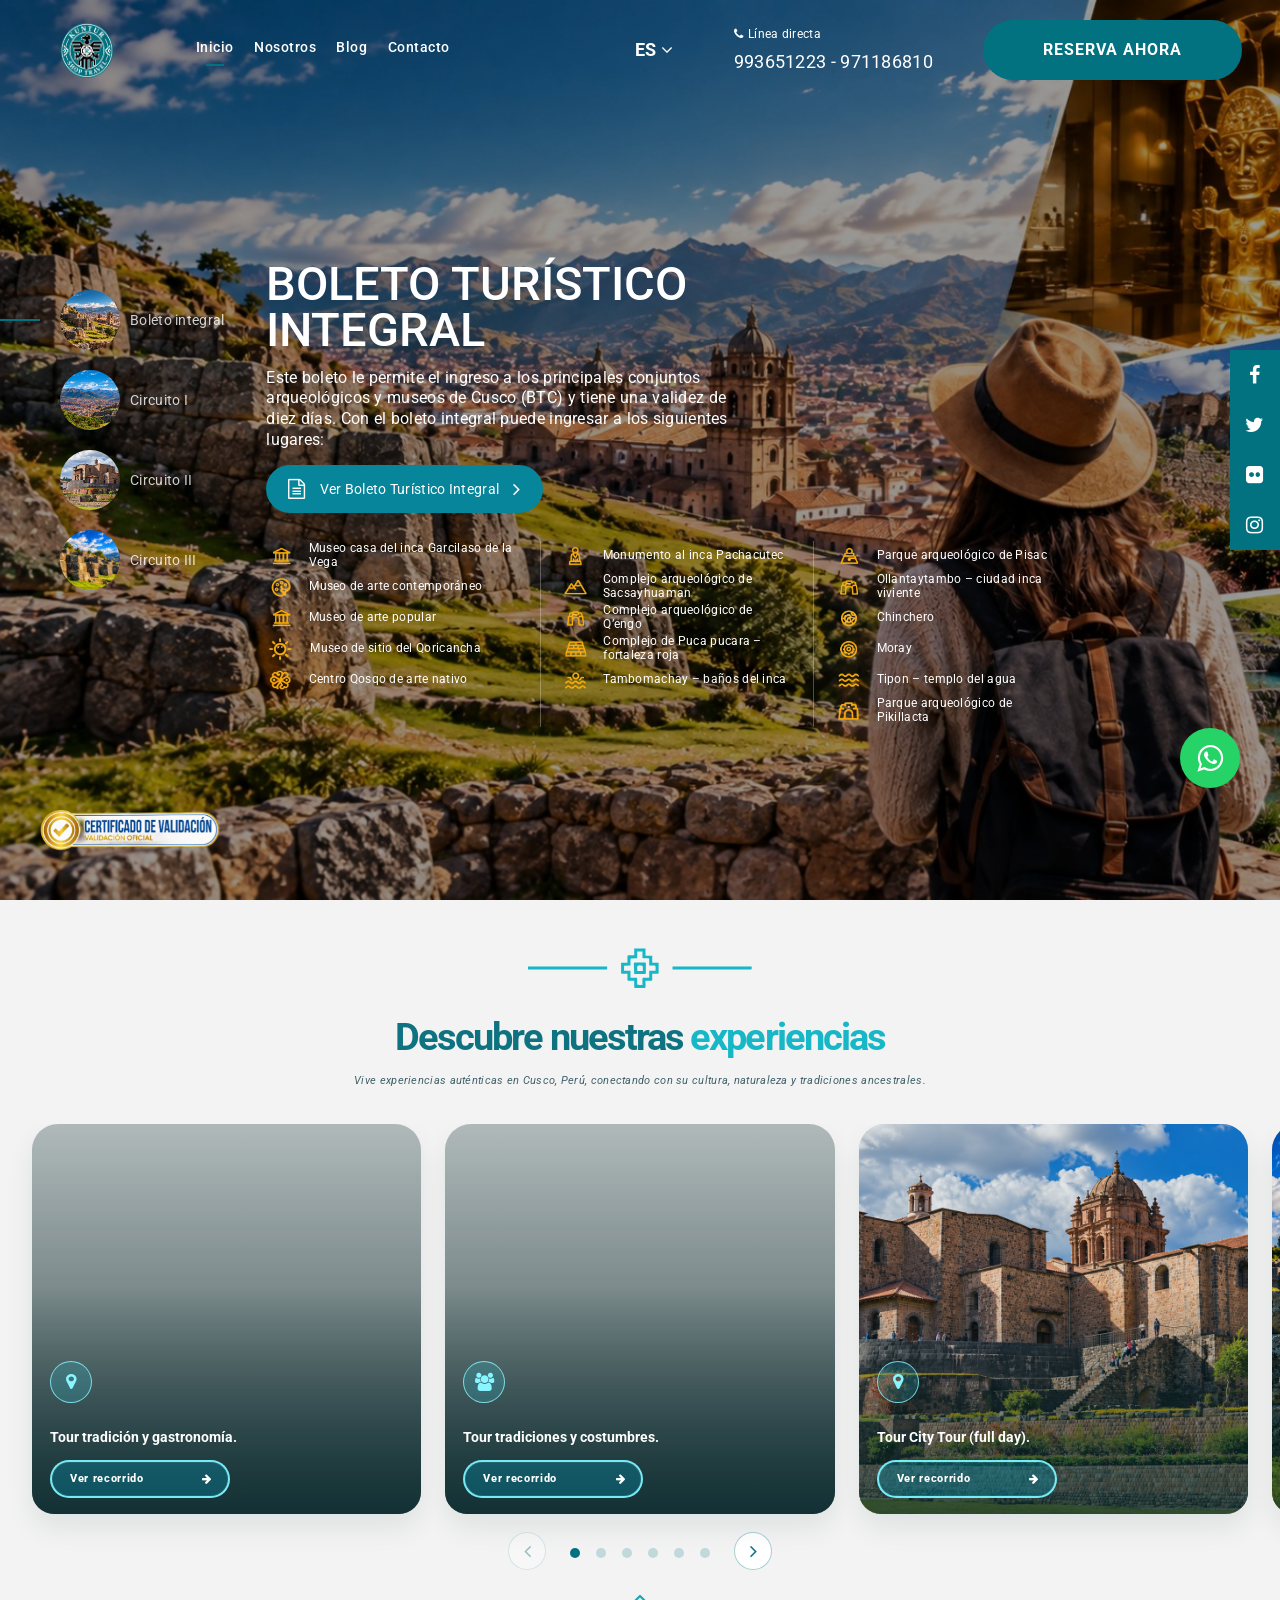
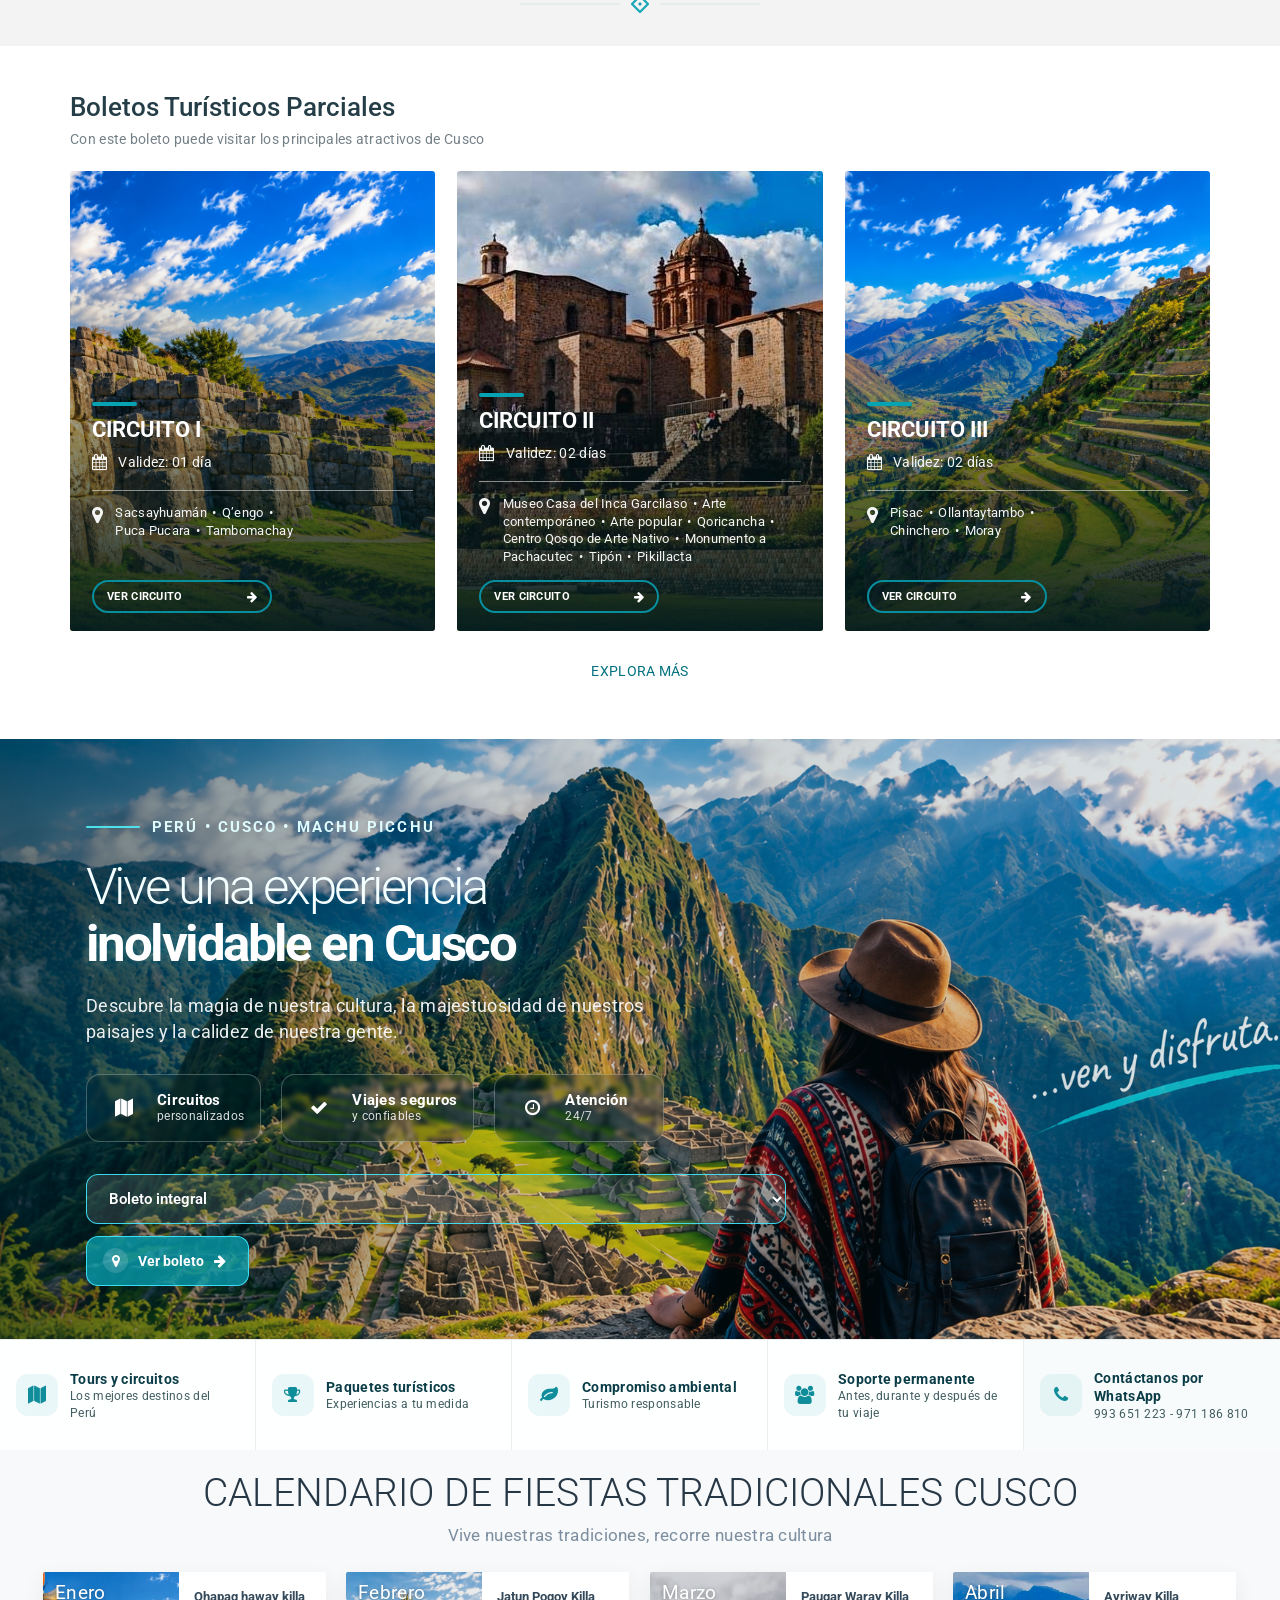
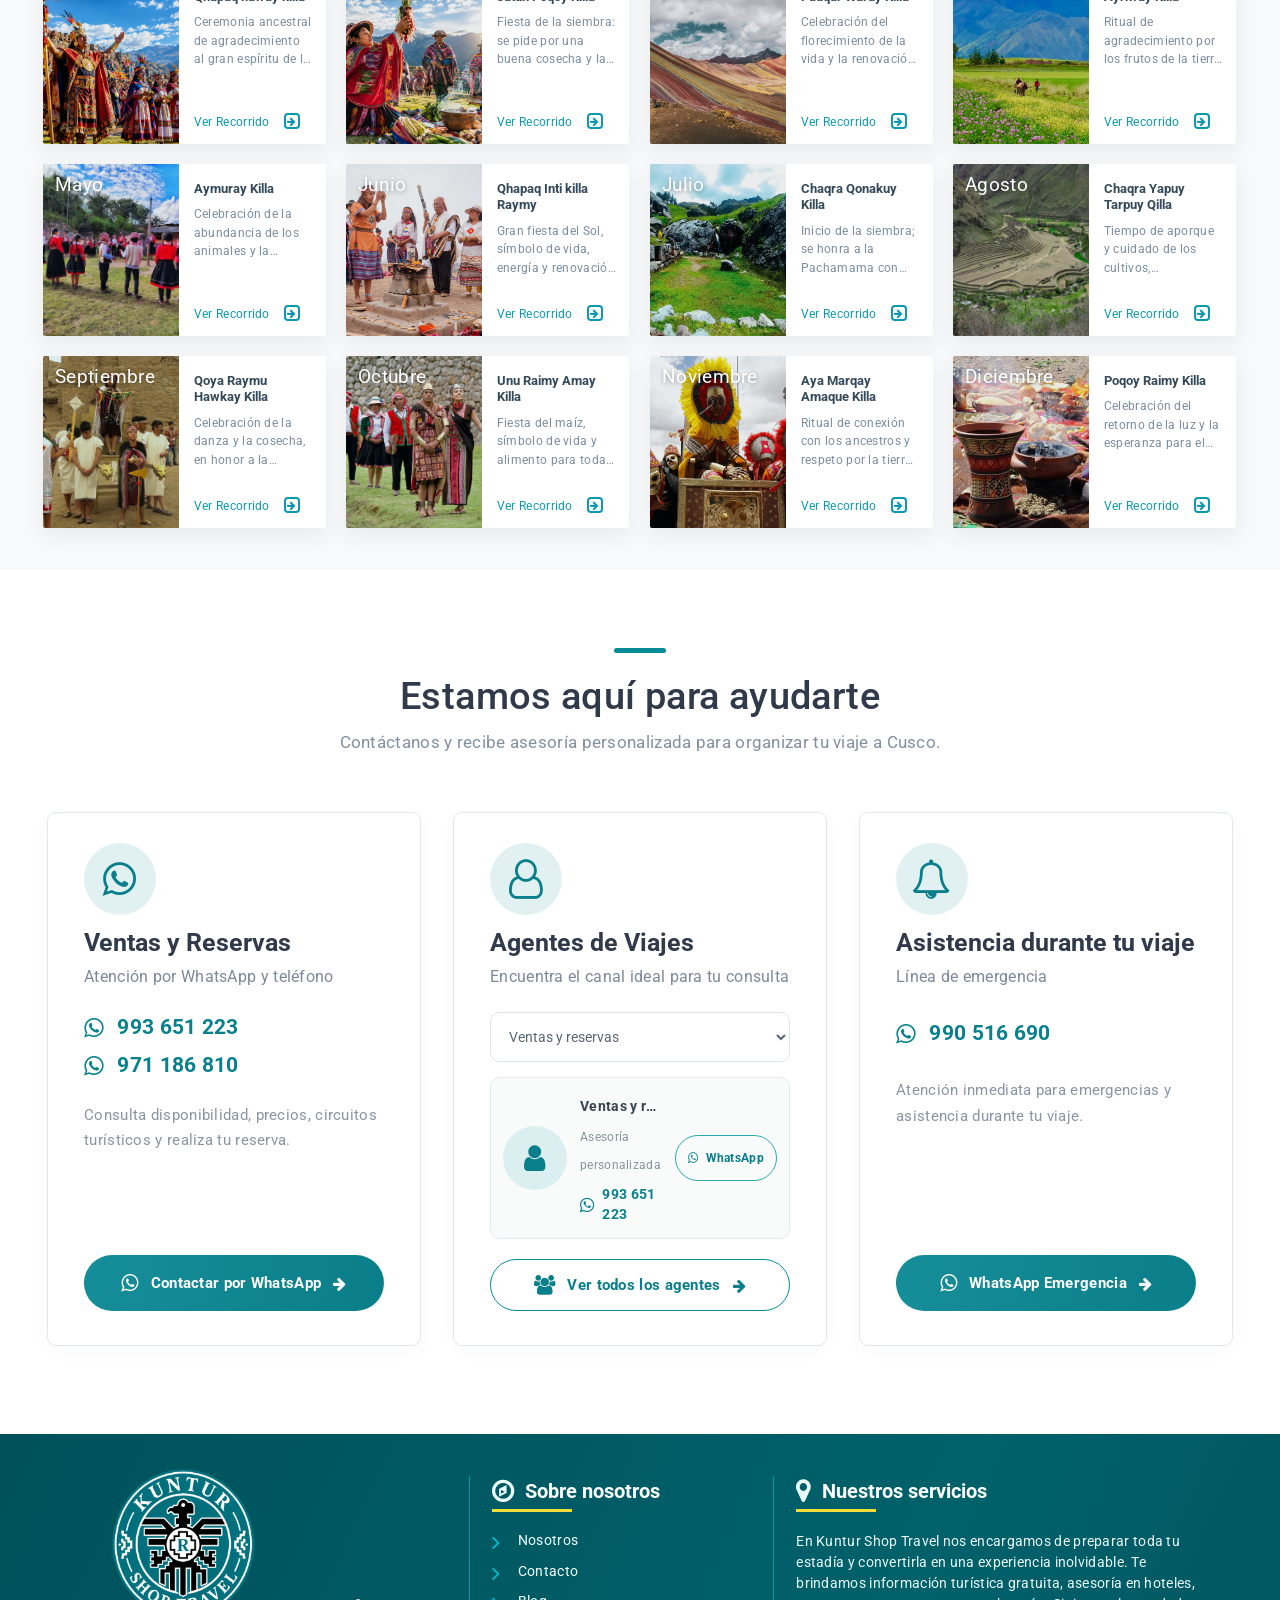
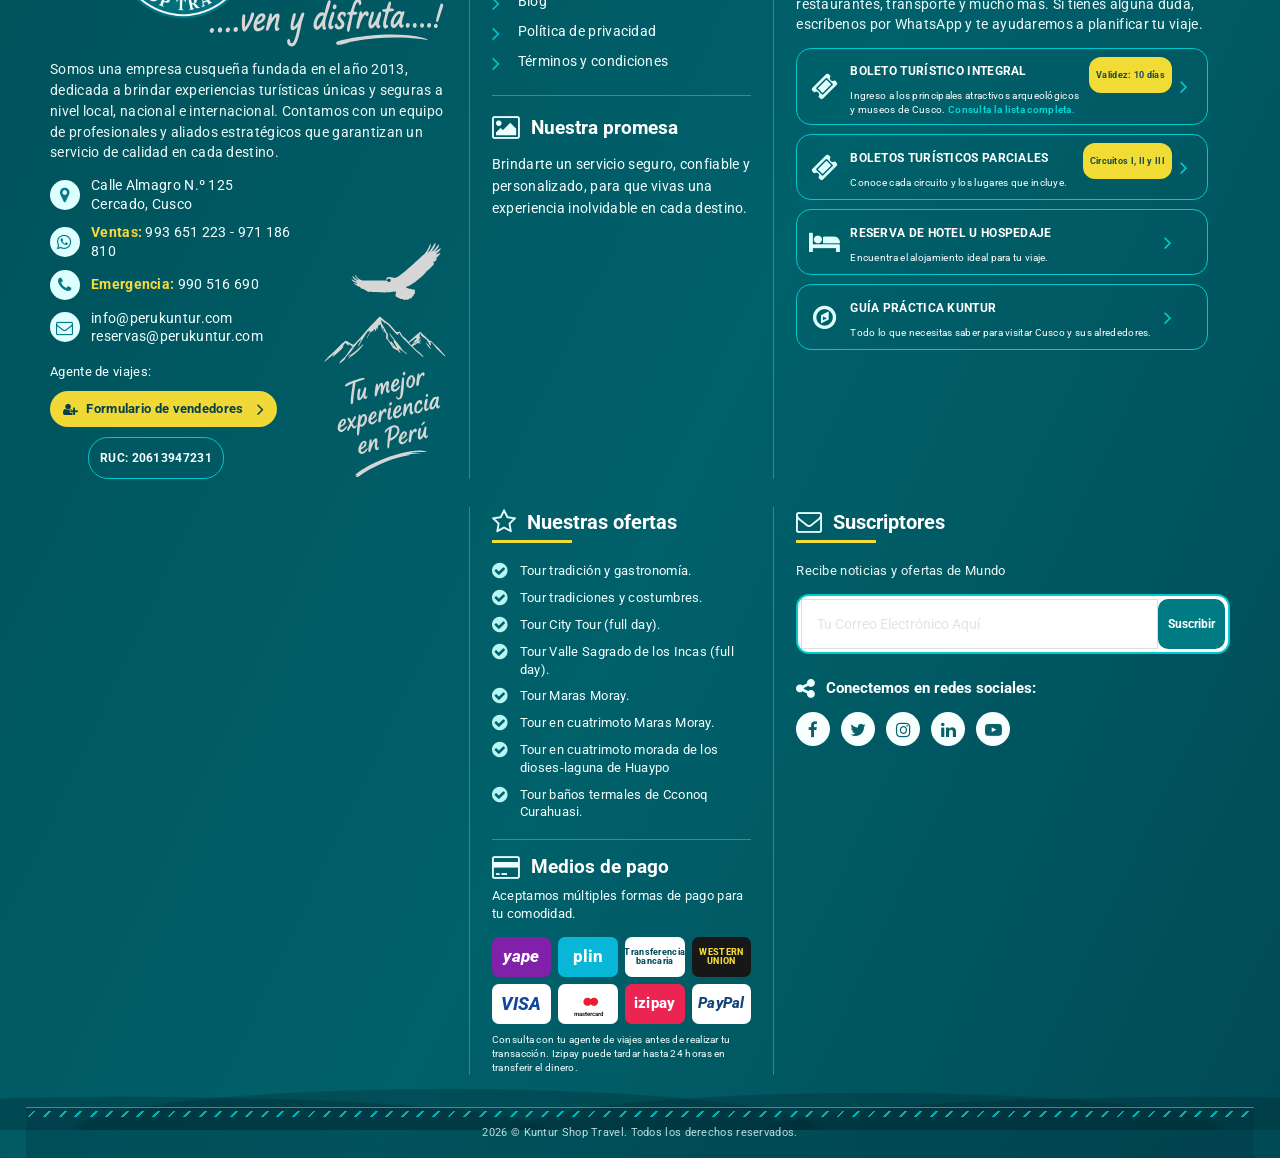
==== commit 7bc24f1f: "changes icon" ====
--- a/index.html
+++ b/index.html
@@ -1240,13 +1240,21 @@
                 </div>
               </div>
 
-              <a href="destination.html" class="reference-banner__cta">
-                <span class="reference-banner__cta-icon"
-                  ><i class="fa fa-map-marker"></i
-                ></span>
-                Ver nuestros destinos
-                <i class="fa fa-arrow-right"></i>
-              </a>
+              <form class="reference-banner__form" action="boleto.html" method="get">
+                <select class="reference-banner__select" name="circuito" aria-label="Selecciona un boleto">
+                  <option value="integral">Boleto integral</option>
+                  <option value="circuito-i">Circuito I</option>
+                  <option value="circuito-ii">Circuito II</option>
+                  <option value="circuito-iii">Circuito III</option>
+                </select>
+                <button type="submit" class="reference-banner__cta">
+                  <span class="reference-banner__cta-icon"
+                    ><i class="fa fa-map-marker"></i
+                  ></span>
+                  Ver boleto
+                  <i class="fa fa-arrow-right"></i>
+                </button>
+              </form>
             </div>
           </div>
 
--- a/assets/css/recourses.css
+++ b/assets/css/recourses.css
@@ -256,7 +256,7 @@
   padding: 0 22px;
   border-radius: 28px;
   background: #07859a;
-  color: #fff;
+  color: #fff !important;
   font-size: 14px;
   text-decoration: none;
   transition: background-color 0.2s ease, transform 0.2s ease;
@@ -907,6 +907,30 @@
   line-height: 1.3;
 }
 
+.reference-banner__form {
+  display: flex;
+  align-items: center;
+  gap: 12px;
+  flex-wrap: wrap;
+}
+
+.reference-banner__select {
+  min-width: 180px;
+  height: 50px;
+  padding: 0 18px;
+  border: 1px solid rgba(63, 232, 255, 0.9);
+  border-radius: 12px;
+  background: rgba(255, 255, 255, 0.12);
+  color: #fff;
+  font-size: 15px;
+  font-weight: 600;
+  outline: none;
+}
+
+.reference-banner__select option {
+  color: #143d4b;
+}
+
 .reference-banner__cta {
   display: inline-flex;
   align-items: center;
@@ -919,6 +943,7 @@
   color: #fff !important;
   font-weight: 700;
   text-decoration: none;
+  cursor: pointer;
   transition: transform 0.2s ease, background-color 0.2s ease;
 }
 
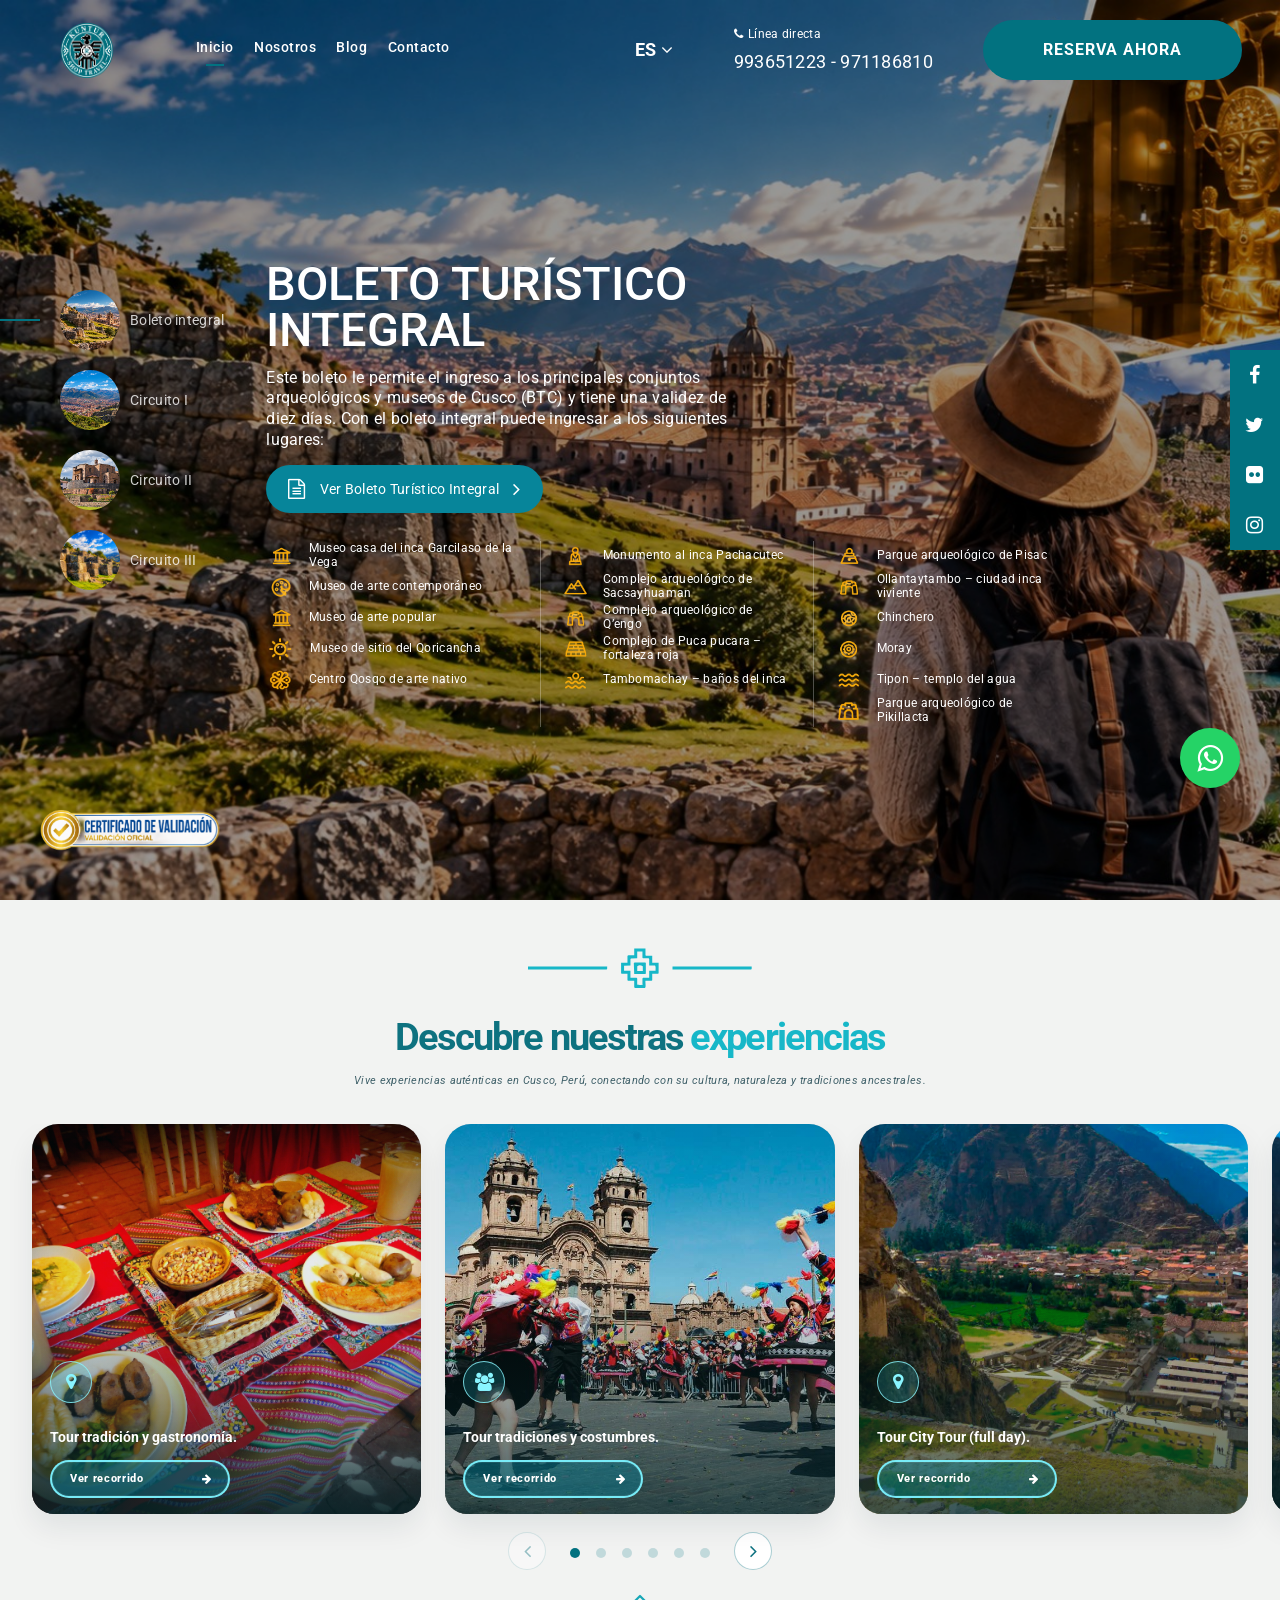
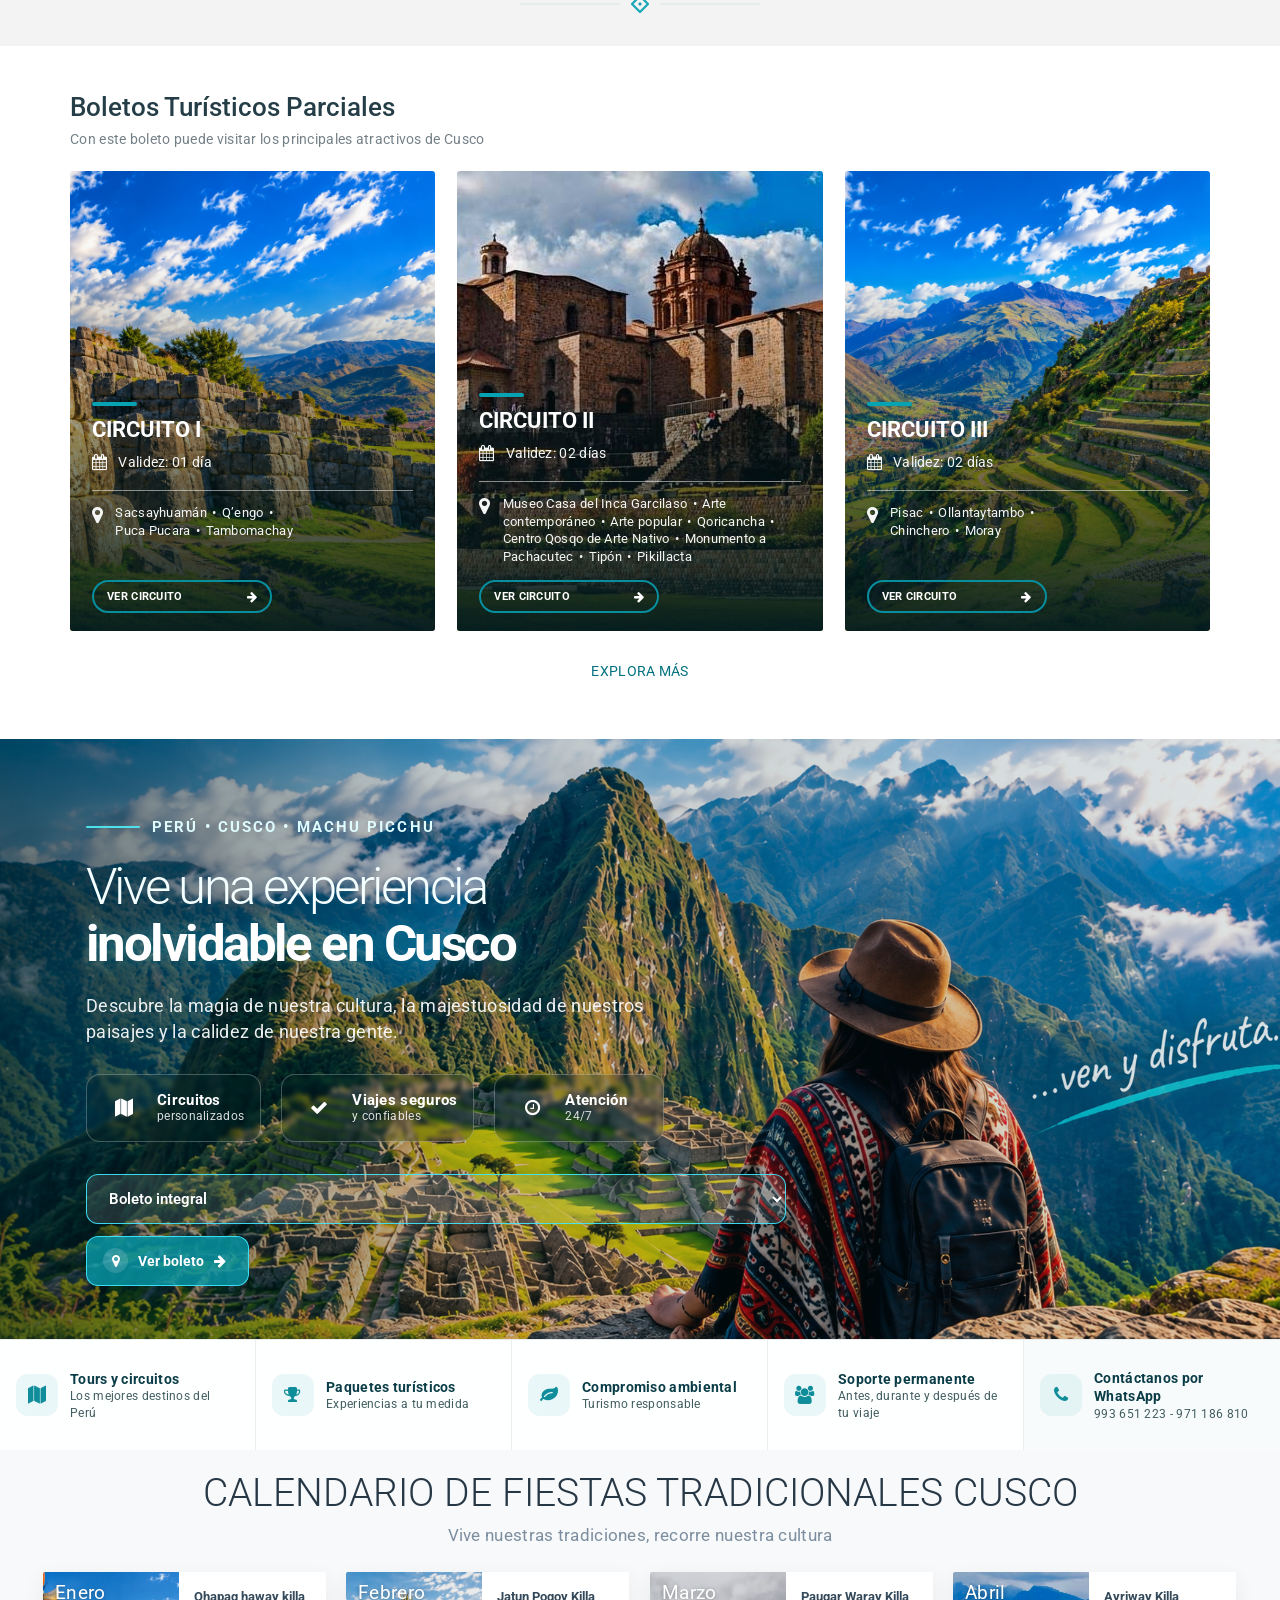
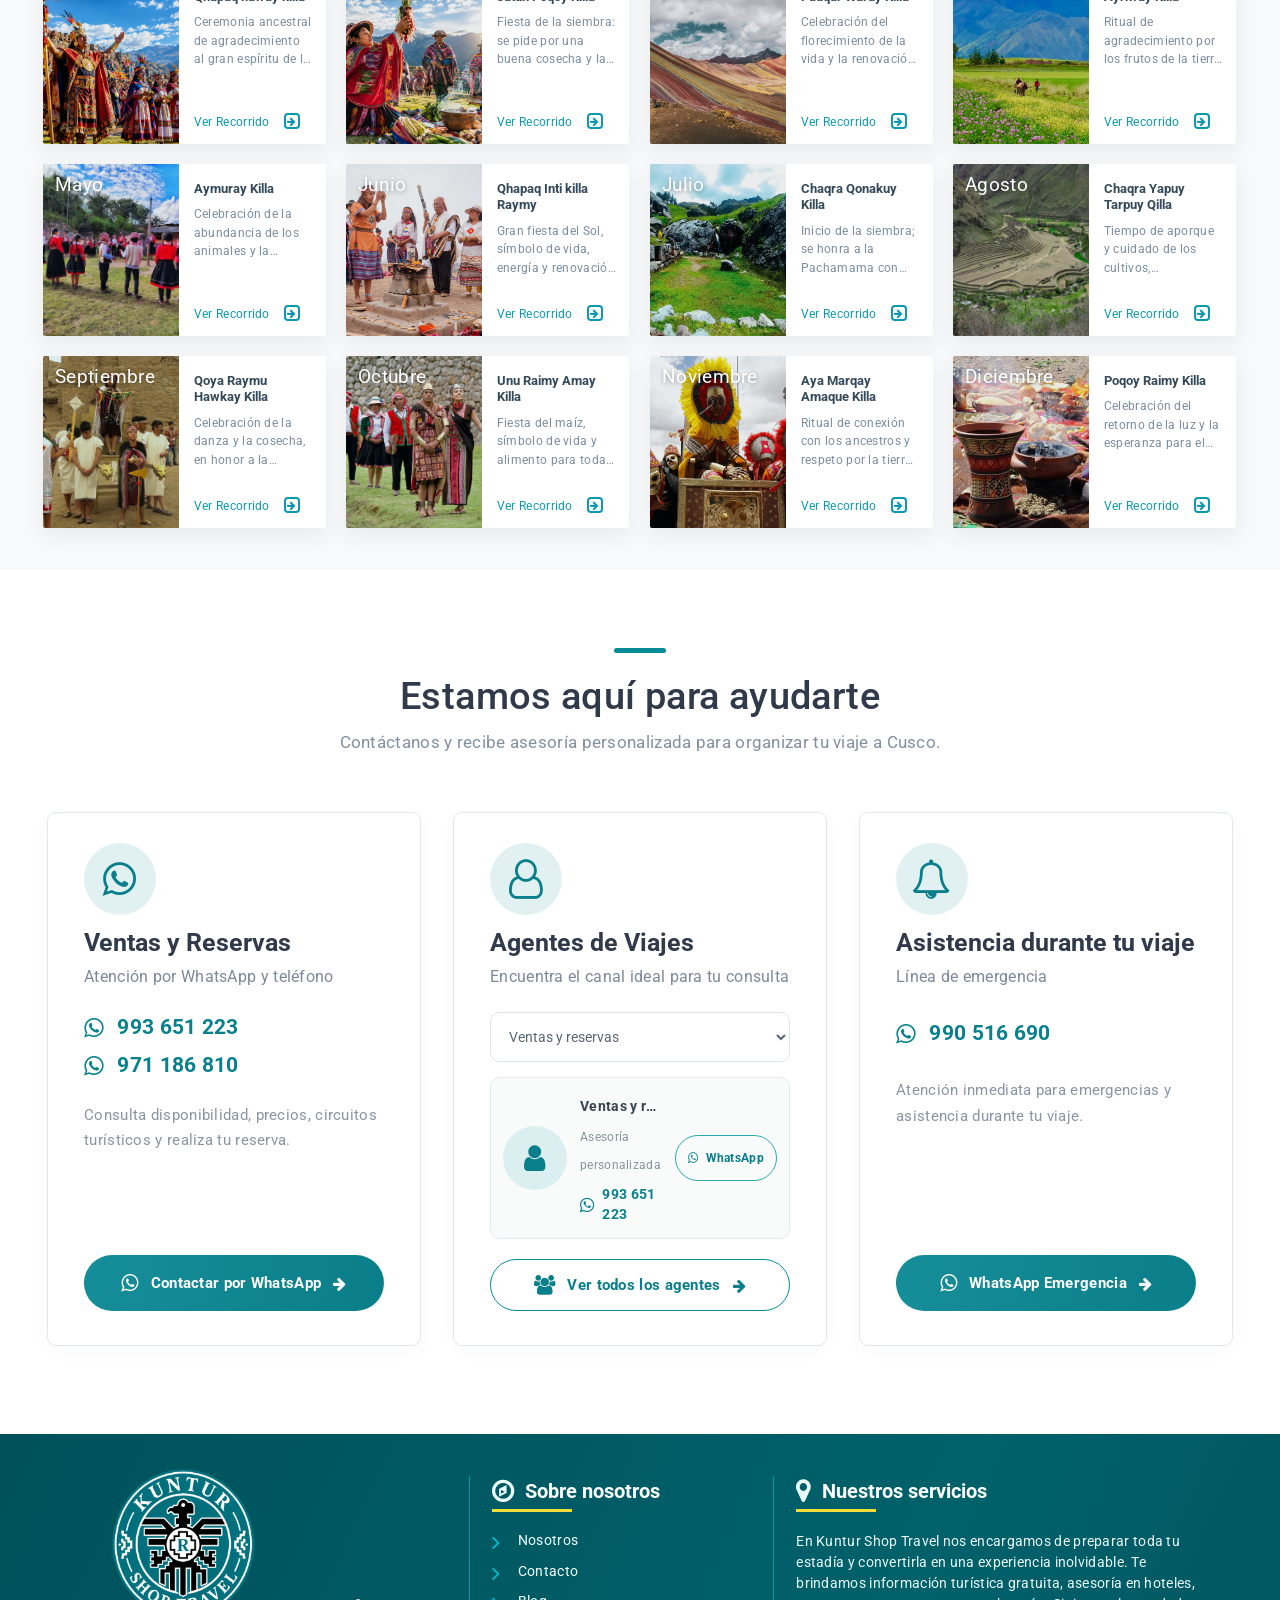
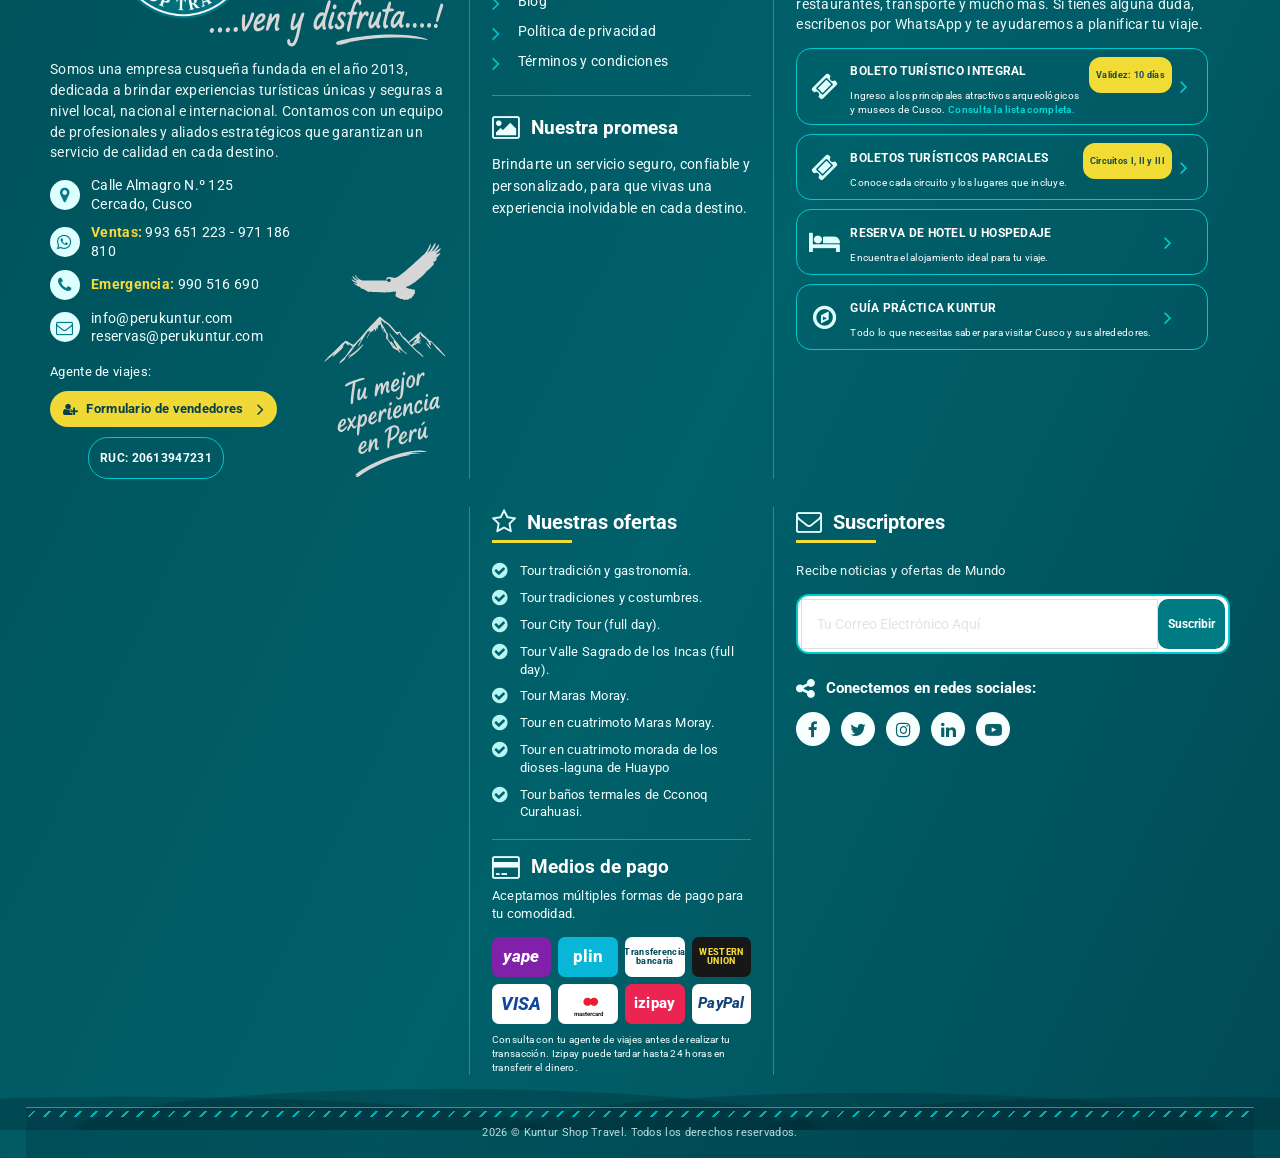
==== commit 66b3a71d: "feat: implements img" ====
--- a/index.html
+++ b/index.html
@@ -94,6 +94,7 @@
       href="assets/css/contact-cards.css"
     />
     <link rel="stylesheet" type="text/css" href="assets/css/footer.css" />
+    <script src="assets/js/proteccion.js" defer></script>
   </head>
 
   <body>
@@ -112,7 +113,7 @@
                 <nav class="onepage-nav">
                   <ul class="onepage-menu">
                     <li class="current-menu-item">
-                      <a href="home.html">Inicio</a>
+                      <a href="index.html">Inicio</a>
                     </li>
                     <li><a href="info_our.html">Nosotros</a></li>
                     <li><a href="blog.html">Blog</a></li>
@@ -893,7 +894,7 @@
                 <div
                   class="experience-card__image"
                   style="
-                    background-image: url(&quot;https://images.unsplash.com/photo-1521292270410-a8c4d716d518?auto=format&fit=crop&w=900&q=80&quot;);
+                    background-image: url(assets/img/image_box_1/box_1.jpg);
                   "
                 ></div>
                 <div class="experience-card__overlay"></div>
@@ -914,7 +915,7 @@
                 <div
                   class="experience-card__image"
                   style="
-                    background-image: url(&quot;https://images.unsplash.com/photo-1521292270410-a8c4d716d518?auto=format&fit=crop&w=900&q=80&quot;);
+                    background-image: url(assets/img/image_box_1/box_2.jpg);
                   "
                 ></div>
                 <div class="experience-card__overlay"></div>
@@ -935,7 +936,7 @@
                 <div
                   class="experience-card__image"
                   style="
-                    background-image: url(&quot;assets/img/hero/2.png&quot;);
+                    background-image: url(assets/img/image_box_1/box_3.jpg)
                   "
                 ></div>
                 <div class="experience-card__overlay"></div>
@@ -956,7 +957,7 @@
                 <div
                   class="experience-card__image"
                   style="
-                    background-image: url(&quot;assets/img/hero/3.jpeg&quot;);
+                    background-image: url(assets/img/image_box_1/box_4.jpg)
                   "
                 ></div>
                 <div class="experience-card__overlay"></div>
@@ -977,7 +978,7 @@
                 <div
                   class="experience-card__image"
                   style="
-                    background-image: url(&quot;assets/img/image_box_1/5.jpg&quot;);
+                    background-image: url(assets/img/image_box_1/box_5.jpg);
                   "
                 ></div>
                 <div class="experience-card__overlay"></div>
@@ -998,7 +999,7 @@
                 <div
                   class="experience-card__image"
                   style="
-                    background-image: url(&quot;https://images.unsplash.com/photo-1500530855697-b586d89ba3ee?auto=format&fit=crop&w=900&q=80&quot;);
+                    background-image: url(assets/img/image_box_1/box_6.jpg);
                   "
                 ></div>
                 <div class="experience-card__overlay"></div>
@@ -1019,7 +1020,7 @@
                 <div
                   class="experience-card__image"
                   style="
-                    background-image: url(&quot;https://images.unsplash.com/photo-1500530855697-b586d89ba3ee?auto=format&fit=crop&w=900&q=80&quot;);
+                    background-image: url(assets/img/image_box_1/box_7.jpg);
                   "
                 ></div>
                 <div class="experience-card__overlay"></div>
@@ -1042,7 +1043,7 @@
                 <div
                   class="experience-card__image"
                   style="
-                    background-image: url(&quot;https://images.unsplash.com/photo-1501785888041-af3ef285b470?auto=format&fit=crop&w=900&q=80&quot;);
+                    background-image: url(assets/img/image_box_1/box_8.jpg);
                   "
                 ></div>
                 <div class="experience-card__overlay"></div>
